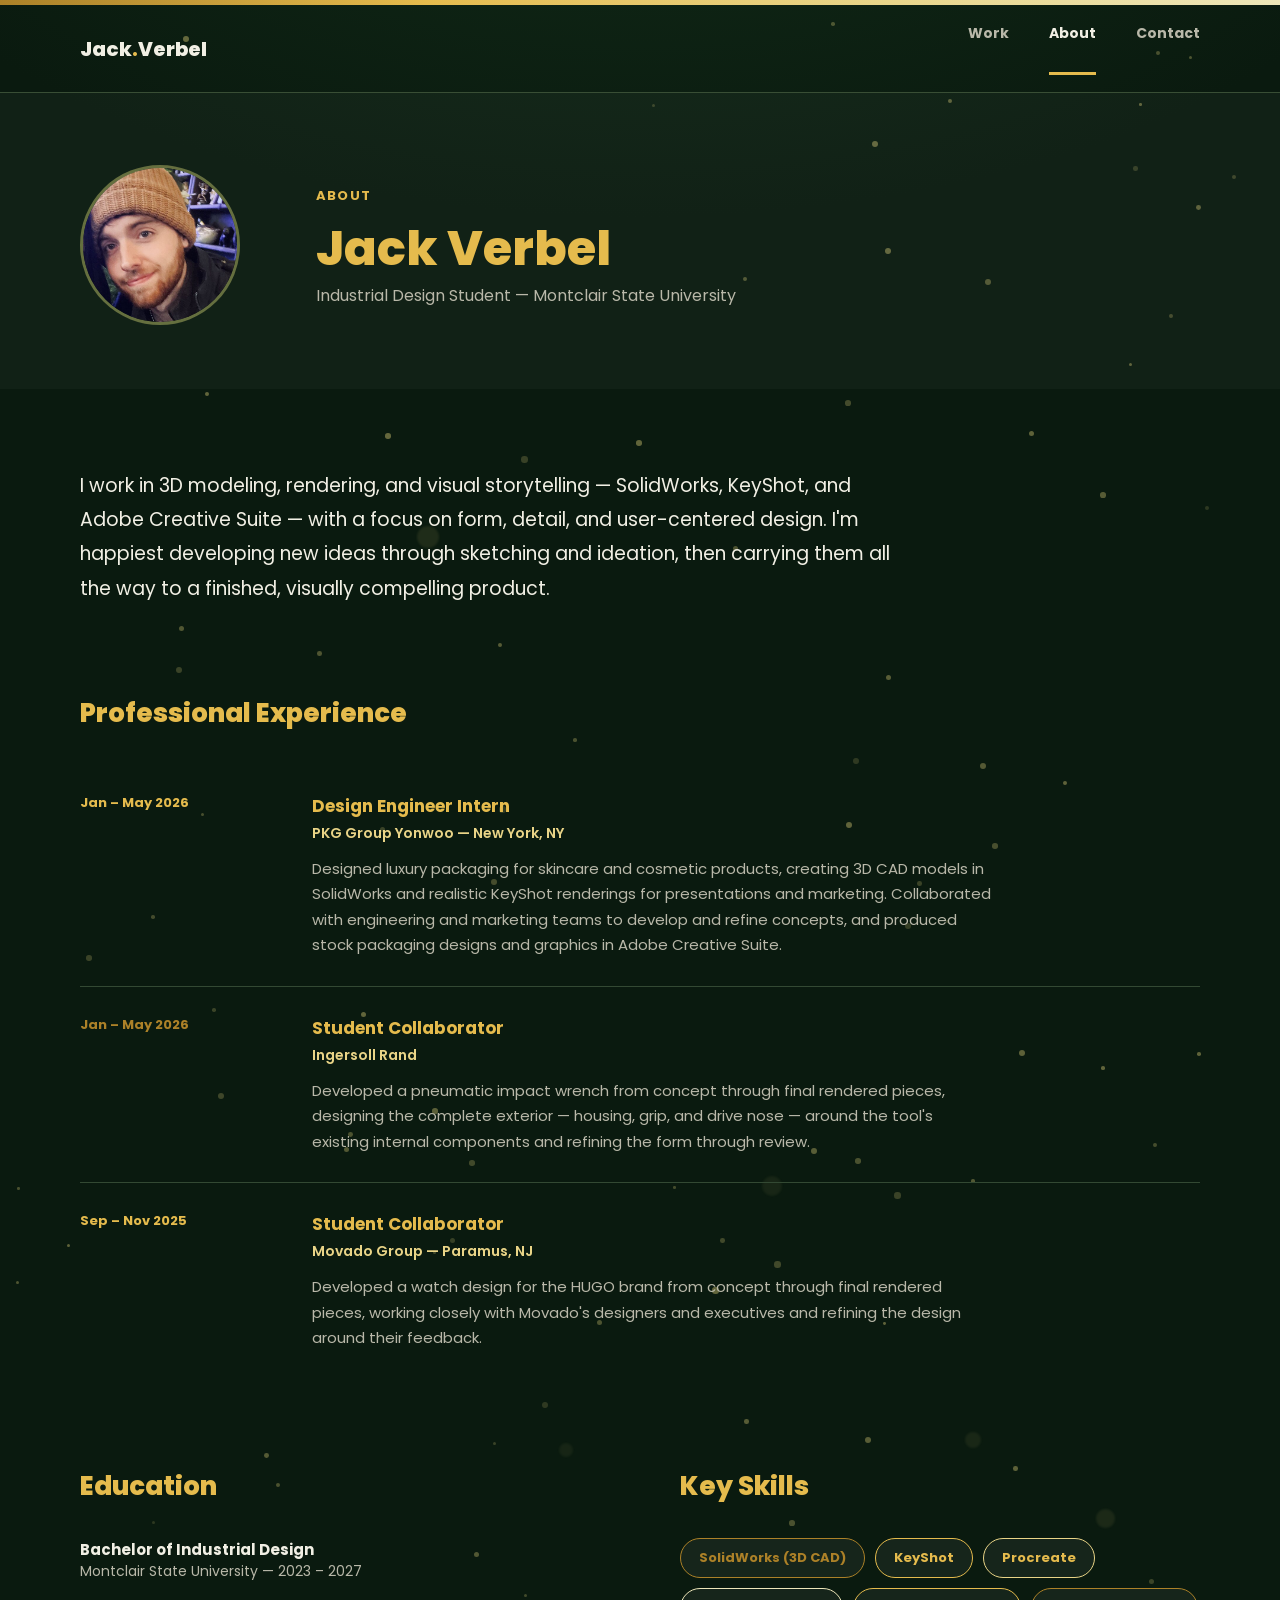
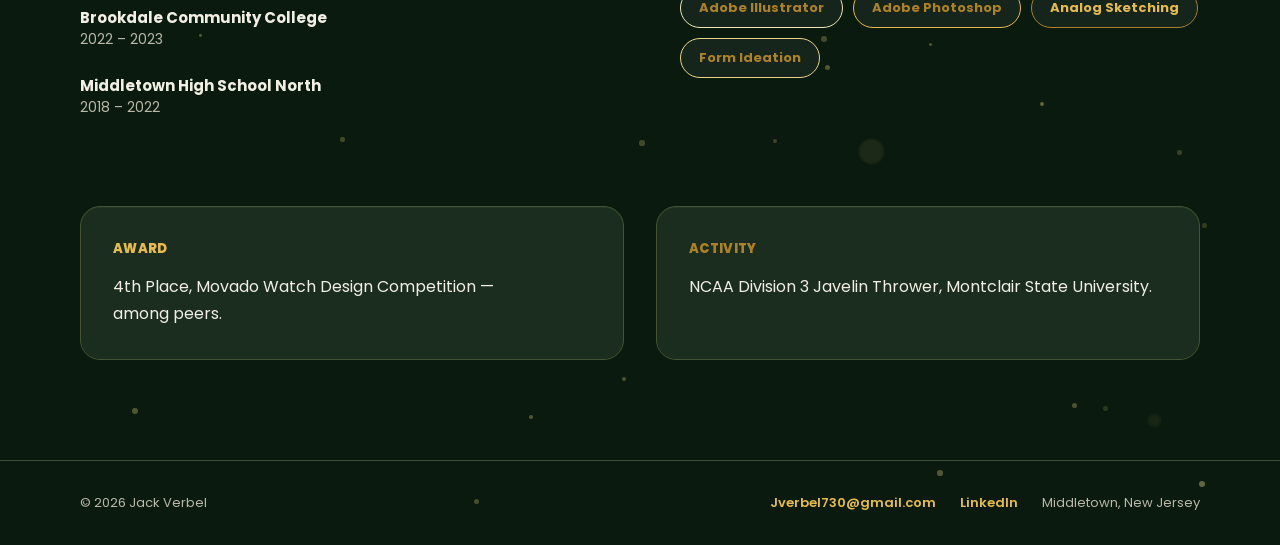
==== about.html @ b918c753 "Add files via upload" ====
<!doctype html>
<html lang="en">
<head>
<meta charset="utf-8">
<meta name="viewport" content="width=device-width, initial-scale=1">
<title>About — Jack Verbel</title>
<meta name="description" content="Industrial design student at Montclair State University. Experience, education and skills.">
<meta name="author" content="Jack Verbel">
<meta property="og:type" content="website">
<meta property="og:title" content="About — Jack Verbel">
<meta property="og:description" content="Industrial design student at Montclair State University. Experience, education and skills.">
<meta property="og:image" content="/assets/w_hero.jpg">
<meta name="twitter:card" content="summary_large_image">
<link rel="icon" href="data:image/svg+xml,%3Csvg xmlns=%22http://www.w3.org/2000/svg%22 viewBox=%220 0 400 400%22%3E%3Ccircle cx=%22200%22 cy=%22200%22 r=%22190%22 fill=%22%231d2b22%22/%3E%3Ccircle cx=%22200%22 cy=%22200%22 r=%22150%22 fill=%22none%22 stroke=%22%23e0b552%22 stroke-width=%2244%22 stroke-dasharray=%22785 157%22 transform=%22rotate(-10 200 200)%22/%3E%3Ccircle cx=%22200%22 cy=%22200%22 r=%2296%22 fill=%22none%22 stroke=%22%23f0d489%22 stroke-width=%2240%22 stroke-dasharray=%22502 100%22 transform=%22rotate(55 200 200)%22/%3E%3Ccircle cx=%22200%22 cy=%22200%22 r=%2226%22 fill=%22%23c2953c%22/%3E%3C/svg%3E">
<link rel="preconnect" href="https://fonts.googleapis.com">
<link rel="preconnect" href="https://fonts.gstatic.com" crossorigin>
<link rel="stylesheet" href="https://fonts.googleapis.com/css2?family=Poppins:wght@400;500;600;700;800&display=swap">
<style>
:root{
      /* deep-forest RPG palette */
      --bg: oklch(20% 0.032 152);
      --surface: oklch(24.5% 0.036 152);
      --panel: oklch(27.5% 0.034 152);
      --border: oklch(38% 0.045 145);
      --text: oklch(95% 0.014 95);
      --text-muted: oklch(78% 0.022 105);
      --p-deep: oklch(63% 0.115 82);
      --p-main: oklch(81% 0.135 88);
      --p-mid: oklch(87% 0.10 95);
      --p-soft: oklch(92% 0.06 100);
      --p-light: oklch(52% 0.07 118);
      /* lit panels the product renders sit on */
      --plate: oklch(99.4% 0.003 95);
      --plate-ink: oklch(28% 0.03 150);
      --plate-edge: oklch(70% 0.09 88);
      --mote: oklch(86% 0.11 100);
      --btn-ink: oklch(20% 0.03 150);
      --grad: linear-gradient(90deg, var(--p-deep), var(--p-main), var(--p-mid), var(--p-soft));
      --font-display: 'Poppins', sans-serif;
      --font-body: 'Poppins', sans-serif;
    }
    *{ box-sizing:border-box; }
    body{ margin:0; background:var(--bg); font-family:var(--font-body); text-wrap:pretty; }
    a{ color:var(--p-main); }
    a:hover{ color:var(--p-deep); }
    .pfield{ position:absolute; inset:0; z-index:-1; overflow:hidden; pointer-events:none; }
    .pfield i{ position:absolute; display:block; border-radius:50%; background:var(--mote); will-change:transform; }
    @keyframes pdriftA{ 0%,100%{ transform:translate3d(0,0,0); } 50%{ transform:translate3d(48px,-92px,0); } }
    @keyframes pdriftB{ 0%,100%{ transform:translate3d(0,0,0); } 50%{ transform:translate3d(-58px,-74px,0); } }
    @keyframes pdriftC{ 0%,100%{ transform:translate3d(0,0,0); } 50%{ transform:translate3d(34px,70px,0); } }
    @keyframes ppulse{ 0%,100%{ opacity:var(--o); } 50%{ opacity:calc(var(--o) * 0.3); } }
    @media (prefers-reduced-motion: reduce){ .pfield i{ animation:none !important; } }
    .wrap{ max-width:1280px; margin:0 auto; padding:0 80px; }
    .section-title{ font-family:var(--font-display); font-weight:800; font-size:26px; color:var(--p-main); margin:0 0 32px 0; }
    .chip{ font-family:var(--font-body); font-size:13px; font-weight:700; padding:9px 18px; border-radius:999px; background:rgba(255,255,255,0.05); border:1.5px solid var(--p-light); }
    .row{ display:grid; grid-template-columns:200px 1fr; gap:32px; padding:28px 0; border-bottom:1px solid var(--border); }
    .card{ background:var(--panel); border:1px solid var(--border); border-radius:20px; }
</style>
<link rel="stylesheet" href="/styles.css">
</head>
<body>
<div style="width:100%; background:var(--bg); overflow:hidden; position:relative; isolation:isolate;">
  <div class="pfield" aria-hidden="true"><i style="left:37.01%; top:72.35%; width:5.1px; height:5.1px; --o:0.334; opacity:0.334; animation:pdriftA 5.9s ease-in-out -4.6s infinite, ppulse 5.1s ease-in-out -1.4s infinite;"></i><i style="left:66.04%; top:18.66%; width:5.7px; height:5.7px; --o:0.268; opacity:0.268; animation:pdriftC 4.7s ease-in-out -4.2s infinite, ppulse 2.4s ease-in-out -1.7s infinite;"></i><i style="left:7.14%; top:86.95%; width:5.3px; height:5.3px; --o:0.408; opacity:0.408; animation:pdriftC 3.6s ease-in-out -3.0s infinite, ppulse 4.8s ease-in-out -3.2s infinite;"></i><i style="left:44.79%; top:34.41%; width:3.7px; height:3.7px; --o:0.3; opacity:0.3; animation:pdriftC 6.7s ease-in-out -6.0s infinite, ppulse 4.0s ease-in-out -0.8s infinite;"></i><i style="left:6.75%; top:44.52%; width:5.5px; height:5.5px; --o:0.227; opacity:0.227; animation:pdriftB 5.8s ease-in-out -3.5s infinite, ppulse 4.4s ease-in-out -2.5s infinite;"></i><i style="left:38.93%; top:29.99%; width:3.9px; height:3.9px; --o:0.354; opacity:0.354; animation:pdriftB 4.1s ease-in-out -0.3s infinite, ppulse 5.0s ease-in-out -1.7s infinite;"></i><i style="left:18.52%; top:89.75%; width:4.5px; height:4.5px; --o:0.389; opacity:0.389; animation:pdriftC 3.3s ease-in-out -1.6s infinite, ppulse 2.7s ease-in-out -1.7s infinite;"></i><i style="left:83.05%; top:36.39%; width:4.4px; height:4.4px; --o:0.393; opacity:0.393; animation:pdriftB 4.6s ease-in-out -1.5s infinite, ppulse 4.5s ease-in-out -2.8s infinite;"></i><i style="left:66.76%; top:53.96%; width:5.6px; height:5.6px; --o:0.3; opacity:0.3; animation:pdriftB 4.4s ease-in-out -2.5s infinite, ppulse 2.5s ease-in-out -1.4s infinite;"></i><i style="left:33.78%; top:51.64%; width:5.7px; height:5.7px; --o:0.383; opacity:0.383; animation:pdriftA 3.4s ease-in-out -1.2s infinite, ppulse 3.2s ease-in-out -1.8s infinite;"></i><i style="left:79.62%; top:48.93%; width:6.2px; height:6.2px; --o:0.386; opacity:0.386; animation:pdriftA 7.3s ease-in-out -4.1s infinite, ppulse 5.3s ease-in-out -4.0s infinite;"></i><i style="left:79.11%; top:68.33%; width:4.6px; height:4.6px; --o:0.386; opacity:0.386; animation:pdriftB 5.8s ease-in-out -1.3s infinite, ppulse 3.4s ease-in-out -0.6s infinite;"></i><i style="left:50.91%; top:4.87%; width:3.3px; height:3.3px; --o:0.21; opacity:0.21; animation:pdriftB 3.0s ease-in-out -0.3s infinite, ppulse 3.3s ease-in-out -0.9s infinite;"></i><i style="left:83.19%; top:89.84%; width:4.4px; height:4.4px; --o:0.176; opacity:0.176; animation:pdriftB 5.9s ease-in-out -0.9s infinite, ppulse 2.9s ease-in-out -1.5s infinite;"></i><i style="left:16.00%; top:18.27%; width:4.2px; height:4.2px; --o:0.405; opacity:0.405; animation:pdriftB 3.9s ease-in-out -0.1s infinite, ppulse 2.5s ease-in-out -0.1s infinite;"></i><i style="left:93.48%; top:49.06%; width:3.5px; height:3.5px; --o:0.392; opacity:0.392; animation:pdriftB 6.3s ease-in-out -1.3s infinite, ppulse 3.4s ease-in-out -3.0s infinite;"></i><i style="left:60.39%; top:81.05%; width:4.0px; height:4.0px; --o:0.233; opacity:0.233; animation:pdriftC 5.9s ease-in-out -3.5s infinite, ppulse 4.7s ease-in-out -0.7s infinite;"></i><i style="left:58.09%; top:66.16%; width:4.5px; height:4.5px; --o:0.36; opacity:0.36; animation:pdriftC 4.0s ease-in-out -1.9s infinite, ppulse 2.3s ease-in-out -0.4s infinite;"></i><i style="left:83.77%; top:93.39%; width:5.2px; height:5.2px; --o:0.309; opacity:0.309; animation:pdriftB 7.1s ease-in-out -6.6s infinite, ppulse 5.3s ease-in-out -1.5s infinite;"></i><i style="left:66.62%; top:35.32%; width:5.8px; height:5.8px; --o:0.171; opacity:0.171; animation:pdriftB 6.6s ease-in-out -5.1s infinite, ppulse 3.8s ease-in-out -3.7s infinite;"></i><i style="left:10.33%; top:93.60%; width:5.8px; height:5.8px; --o:0.325; opacity:0.325; animation:pdriftA 3.4s ease-in-out -0.4s infinite, ppulse 2.4s ease-in-out -0.4s infinite;"></i><i style="left:38.52%; top:67.24%; width:3.1px; height:3.1px; --o:0.218; opacity:0.218; animation:pdriftA 5.2s ease-in-out -4.5s infinite, ppulse 5.4s ease-in-out -4.1s infinite;"></i><i style="left:49.95%; top:81.11%; width:5.7px; height:5.7px; --o:0.255; opacity:0.255; animation:pdriftA 4.8s ease-in-out -2.9s infinite, ppulse 2.8s ease-in-out -0.2s infinite;"></i><i style="left:49.71%; top:20.52%; width:5.6px; height:5.6px; --o:0.407; opacity:0.407; animation:pdriftA 5.6s ease-in-out -2.8s infinite, ppulse 2.5s ease-in-out -0.0s infinite;"></i><i style="left:40.74%; top:21.24%; width:6.5px; height:6.5px; --o:0.214; opacity:0.214; animation:pdriftC 3.2s ease-in-out -1.6s infinite, ppulse 2.7s ease-in-out -0.4s infinite;"></i><i style="left:94.11%; top:23.60%; width:4.4px; height:4.4px; --o:0.162; opacity:0.162; animation:pdriftA 6.3s ease-in-out -4.2s infinite, ppulse 4.8s ease-in-out -4.5s infinite;"></i><i style="left:74.06%; top:4.61%; width:4.4px; height:4.4px; --o:0.373; opacity:0.373; animation:pdriftC 5.5s ease-in-out -4.3s infinite, ppulse 3.0s ease-in-out -2.1s infinite;"></i><i style="left:13.99%; top:29.17%; width:5.3px; height:5.3px; --o:0.331; opacity:0.331; animation:pdriftA 4.0s ease-in-out -0.6s infinite, ppulse 3.2s ease-in-out -3.1s infinite;"></i><i style="left:73.93%; top:42.87%; width:2.6px; height:2.6px; --o:0.192; opacity:0.192; animation:pdriftC 5.6s ease-in-out -3.1s infinite, ppulse 3.1s ease-in-out -0.3s infinite;"></i><i style="left:63.34%; top:53.52%; width:5.8px; height:5.8px; --o:0.364; opacity:0.364; animation:pdriftC 4.1s ease-in-out -0.2s infinite, ppulse 4.6s ease-in-out -0.8s infinite;"></i><i style="left:42.37%; top:65.38%; width:5.9px; height:5.9px; --o:0.17; opacity:0.17; animation:pdriftB 4.0s ease-in-out -2.9s infinite, ppulse 2.8s ease-in-out -0.8s infinite;"></i><i style="left:58.01%; top:12.89%; width:4.3px; height:4.3px; --o:0.329; opacity:0.329; animation:pdriftC 6.3s ease-in-out -4.9s infinite, ppulse 5.2s ease-in-out -1.5s infinite;"></i><i style="left:72.57%; top:76.58%; width:3.3px; height:3.3px; --o:0.331; opacity:0.331; animation:pdriftA 6.1s ease-in-out -5.9s infinite, ppulse 2.5s ease-in-out -1.0s infinite;"></i><i style="left:24.80%; top:30.37%; width:4.7px; height:4.7px; --o:0.321; opacity:0.321; animation:pdriftA 4.6s ease-in-out -4.3s infinite, ppulse 2.8s ease-in-out -2.5s infinite;"></i><i style="left:30.09%; top:20.20%; width:5.6px; height:5.6px; --o:0.419; opacity:0.419; animation:pdriftB 6.1s ease-in-out -3.7s infinite, ppulse 4.5s ease-in-out -0.7s infinite;"></i><i style="left:69.20%; top:31.45%; width:5.3px; height:5.3px; --o:0.362; opacity:0.362; animation:pdriftB 3.2s ease-in-out -1.2s infinite, ppulse 4.3s ease-in-out -4.1s infinite;"></i><i style="left:66.12%; top:38.34%; width:6.4px; height:6.4px; --o:0.399; opacity:0.399; animation:pdriftB 5.2s ease-in-out -0.9s infinite, ppulse 3.6s ease-in-out -2.3s infinite;"></i><i style="left:27.20%; top:52.76%; width:4.9px; height:4.9px; --o:0.308; opacity:0.308; animation:pdriftC 5.3s ease-in-out -3.3s infinite, ppulse 3.9s ease-in-out -1.9s infinite;"></i><i style="left:75.89%; top:54.95%; width:3.5px; height:3.5px; --o:0.335; opacity:0.335; animation:pdriftB 5.0s ease-in-out -0.9s infinite, ppulse 4.9s ease-in-out -3.9s infinite;"></i><i style="left:36.64%; top:54.09%; width:5.6px; height:5.6px; --o:0.256; opacity:0.256; animation:pdriftC 3.6s ease-in-out -1.8s infinite, ppulse 3.9s ease-in-out -0.3s infinite;"></i><i style="left:76.57%; top:35.56%; width:6.1px; height:6.1px; --o:0.343; opacity:0.343; animation:pdriftB 7.3s ease-in-out -5.9s infinite, ppulse 4.3s ease-in-out -0.5s infinite;"></i><i style="left:91.99%; top:81.60%; width:4.5px; height:4.5px; --o:0.214; opacity:0.214; animation:pdriftA 4.0s ease-in-out -1.6s infinite, ppulse 2.9s ease-in-out -0.5s infinite;"></i><i style="left:46.62%; top:61.55%; width:5.3px; height:5.3px; --o:0.311; opacity:0.311; animation:pdriftB 5.8s ease-in-out -2.9s infinite, ppulse 4.3s ease-in-out -0.4s infinite;"></i><i style="left:14.27%; top:1.66%; width:6.2px; height:6.2px; --o:0.414; opacity:0.414; animation:pdriftB 5.9s ease-in-out -1.4s infinite, ppulse 2.3s ease-in-out -1.2s infinite;"></i><i style="left:13.78%; top:31.11%; width:5.8px; height:5.8px; --o:0.222; opacity:0.222; animation:pdriftC 5.0s ease-in-out -4.9s infinite, ppulse 5.3s ease-in-out -1.5s infinite;"></i><i style="left:68.99%; top:61.63%; width:2.8px; height:2.8px; --o:0.393; opacity:0.393; animation:pdriftB 6.8s ease-in-out -4.7s infinite, ppulse 5.2s ease-in-out -4.9s infinite;"></i><i style="left:81.27%; top:79.34%; width:4.2px; height:4.2px; --o:0.411; opacity:0.411; animation:pdriftC 6.2s ease-in-out -4.9s infinite, ppulse 5.4s ease-in-out -3.1s infinite;"></i><i style="left:57.26%; top:25.47%; width:5.0px; height:5.0px; --o:0.313; opacity:0.313; animation:pdriftB 6.9s ease-in-out -6.5s infinite, ppulse 4.1s ease-in-out -1.0s infinite;"></i><i style="left:76.93%; top:13.00%; width:6.3px; height:6.3px; --o:0.329; opacity:0.329; animation:pdriftC 4.1s ease-in-out -2.2s infinite, ppulse 4.5s ease-in-out -1.8s infinite;"></i><i style="left:41.30%; top:93.92%; width:4.0px; height:4.0px; --o:0.335; opacity:0.335; animation:pdriftC 5.6s ease-in-out -0.8s infinite, ppulse 2.3s ease-in-out -0.7s infinite;"></i><i style="left:89.78%; top:73.59%; width:5.2px; height:5.2px; --o:0.229; opacity:0.229; animation:pdriftC 4.0s ease-in-out -0.5s infinite, ppulse 3.6s ease-in-out -2.8s infinite;"></i><i style="left:28.21%; top:47.16%; width:5.3px; height:5.3px; --o:0.405; opacity:0.405; animation:pdriftC 6.7s ease-in-out -1.0s infinite, ppulse 5.0s ease-in-out -1.8s infinite;"></i><i style="left:70.70%; top:43.05%; width:6.3px; height:6.3px; --o:0.196; opacity:0.196; animation:pdriftB 7.4s ease-in-out -2.1s infinite, ppulse 3.1s ease-in-out -2.1s infinite;"></i><i style="left:77.52%; top:39.30%; width:5.6px; height:5.6px; --o:0.289; opacity:0.289; animation:pdriftA 5.8s ease-in-out -4.3s infinite, ppulse 5.4s ease-in-out -1.1s infinite;"></i><i style="left:57.58%; top:41.66%; width:5.2px; height:5.2px; --o:0.212; opacity:0.212; animation:pdriftB 5.2s ease-in-out -1.4s infinite, ppulse 4.1s ease-in-out -3.9s infinite;"></i><i style="left:1.32%; top:55.35%; width:2.5px; height:2.5px; --o:0.293; opacity:0.293; animation:pdriftC 7.0s ease-in-out -0.8s infinite, ppulse 4.9s ease-in-out -3.2s infinite;"></i><i style="left:48.56%; top:92.16%; width:4.0px; height:4.0px; --o:0.311; opacity:0.311; animation:pdriftB 5.7s ease-in-out -1.1s infinite, ppulse 3.1s ease-in-out -1.6s infinite;"></i><i style="left:96.27%; top:8.16%; width:4.3px; height:4.3px; --o:0.223; opacity:0.223; animation:pdriftA 6.8s ease-in-out -3.2s infinite, ppulse 4.0s ease-in-out -1.8s infinite;"></i><i style="left:38.35%; top:40.96%; width:5.8px; height:5.8px; --o:0.273; opacity:0.273; animation:pdriftB 7.3s ease-in-out -0.3s infinite, ppulse 4.8s ease-in-out -2.8s infinite;"></i><i style="left:69.12%; top:11.57%; width:5.9px; height:5.9px; --o:0.404; opacity:0.404; animation:pdriftB 3.4s ease-in-out -2.3s infinite, ppulse 2.8s ease-in-out -1.8s infinite;"></i><i style="left:88.22%; top:16.92%; width:3.0px; height:3.0px; --o:0.38; opacity:0.38; animation:pdriftC 3.3s ease-in-out -2.5s infinite, ppulse 5.5s ease-in-out -3.5s infinite;"></i><i style="left:85.93%; top:22.93%; width:5.7px; height:5.7px; --o:0.355; opacity:0.355; animation:pdriftA 3.4s ease-in-out -1.6s infinite, ppulse 3.7s ease-in-out -3.1s infinite;"></i><i style="left:68.09%; top:6.55%; width:6.0px; height:6.0px; --o:0.405; opacity:0.405; animation:pdriftA 3.8s ease-in-out -0.1s infinite, ppulse 3.0s ease-in-out -2.7s infinite;"></i><i style="left:35.18%; top:57.69%; width:5.0px; height:5.0px; --o:0.207; opacity:0.207; animation:pdriftA 5.0s ease-in-out -2.8s infinite, ppulse 2.3s ease-in-out -1.5s infinite;"></i><i style="left:52.60%; top:55.28%; width:2.6px; height:2.6px; --o:0.267; opacity:0.267; animation:pdriftB 7.5s ease-in-out -6.5s infinite, ppulse 5.2s ease-in-out -1.7s infinite;"></i><i style="left:93.91%; top:84.97%; width:4.6px; height:4.6px; --o:0.188; opacity:0.188; animation:pdriftC 3.6s ease-in-out -2.3s infinite, ppulse 3.8s ease-in-out -1.9s infinite;"></i><i style="left:37.01%; top:97.85%; width:5.4px; height:5.4px; --o:0.285; opacity:0.285; animation:pdriftA 5.0s ease-in-out -4.6s infinite, ppulse 5.3s ease-in-out -2.2s infinite;"></i><i style="left:67.61%; top:67.00%; width:6.3px; height:6.3px; --o:0.368; opacity:0.368; animation:pdriftC 5.2s ease-in-out -2.5s infinite, ppulse 2.8s ease-in-out -0.7s infinite;"></i><i style="left:88.54%; top:7.74%; width:4.5px; height:4.5px; --o:0.191; opacity:0.191; animation:pdriftC 3.6s ease-in-out -3.4s infinite, ppulse 3.6s ease-in-out -1.6s infinite;"></i><i style="left:21.60%; top:69.15%; width:4.0px; height:4.0px; --o:0.303; opacity:0.303; animation:pdriftA 6.6s ease-in-out -3.9s infinite, ppulse 3.7s ease-in-out -2.4s infinite;"></i><i style="left:26.54%; top:80.99%; width:4.5px; height:4.5px; --o:0.26; opacity:0.26; animation:pdriftC 3.2s ease-in-out -1.9s infinite, ppulse 5.3s ease-in-out -3.2s infinite;"></i><i style="left:15.73%; top:37.92%; width:3.2px; height:3.2px; --o:0.285; opacity:0.285; animation:pdriftA 6.9s ease-in-out -5.5s infinite, ppulse 4.7s ease-in-out -4.1s infinite;"></i><i style="left:73.18%; top:96.51%; width:5.7px; height:5.7px; --o:0.326; opacity:0.326; animation:pdriftC 5.4s ease-in-out -0.7s infinite, ppulse 4.5s ease-in-out -1.1s infinite;"></i><i style="left:38.98%; top:37.59%; width:6.5px; height:6.5px; --o:0.182; opacity:0.182; animation:pdriftA 5.1s ease-in-out -3.2s infinite, ppulse 4.2s ease-in-out -2.3s infinite;"></i><i style="left:54.19%; top:89.45%; width:2.6px; height:2.6px; --o:0.222; opacity:0.222; animation:pdriftA 4.7s ease-in-out -1.7s infinite, ppulse 5.4s ease-in-out -0.4s infinite;"></i><i style="left:86.17%; top:93.53%; width:4.6px; height:4.6px; --o:0.162; opacity:0.162; animation:pdriftA 7.4s ease-in-out -6.4s infinite, ppulse 2.5s ease-in-out -2.1s infinite;"></i><i style="left:85.99%; top:49.71%; width:3.7px; height:3.7px; --o:0.402; opacity:0.402; animation:pdriftC 5.5s ease-in-out -2.3s infinite, ppulse 2.8s ease-in-out -1.9s infinite;"></i><i style="left:26.91%; top:53.45%; width:5.2px; height:5.2px; --o:0.338; opacity:0.338; animation:pdriftB 4.0s ease-in-out -2.8s infinite, ppulse 4.3s ease-in-out -2.5s infinite;"></i><i style="left:36.59%; top:89.21%; width:3.6px; height:3.6px; --o:0.319; opacity:0.319; animation:pdriftC 5.5s ease-in-out -5.1s infinite, ppulse 2.8s ease-in-out -2.3s infinite;"></i><i style="left:93.64%; top:97.03%; width:6.1px; height:6.1px; --o:0.413; opacity:0.413; animation:pdriftA 7.5s ease-in-out -7.2s infinite, ppulse 2.3s ease-in-out -0.7s infinite;"></i><i style="left:85.82%; top:84.79%; width:4.5px; height:4.5px; --o:0.183; opacity:0.183; animation:pdriftA 7.1s ease-in-out -1.9s infinite, ppulse 5.2s ease-in-out -4.0s infinite;"></i><i style="left:64.13%; top:76.27%; width:5.9px; height:5.9px; --o:0.273; opacity:0.273; animation:pdriftA 7.2s ease-in-out -5.5s infinite, ppulse 2.7s ease-in-out -0.3s infinite;"></i><i style="left:61.67%; top:70.87%; width:5.7px; height:5.7px; --o:0.299; opacity:0.299; animation:pdriftC 5.1s ease-in-out -4.7s infinite, ppulse 5.1s ease-in-out -1.2s infinite;"></i><i style="left:91.36%; top:14.65%; width:3.8px; height:3.8px; --o:0.252; opacity:0.252; animation:pdriftB 7.2s ease-in-out -5.6s infinite, ppulse 4.5s ease-in-out -3.5s infinite;"></i><i style="left:1.23%; top:59.71%; width:3.3px; height:3.3px; --o:0.319; opacity:0.319; animation:pdriftA 5.6s ease-in-out -2.5s infinite, ppulse 4.3s ease-in-out -0.6s infinite;"></i><i style="left:92.92%; top:2.60%; width:3.4px; height:3.4px; --o:0.31; opacity:0.31; animation:pdriftA 4.7s ease-in-out -2.0s infinite, ppulse 4.6s ease-in-out -4.4s infinite;"></i><i style="left:20.61%; top:67.74%; width:4.9px; height:4.9px; --o:0.35; opacity:0.35; animation:pdriftC 4.0s ease-in-out -1.2s infinite, ppulse 5.4s ease-in-out -0.8s infinite;"></i><i style="left:60.45%; top:58.78%; width:6.5px; height:6.5px; --o:0.256; opacity:0.256; animation:pdriftC 4.9s ease-in-out -1.6s infinite, ppulse 4.3s ease-in-out -2.4s infinite;"></i><i style="left:15.58%; top:76.15%; width:2.8px; height:2.8px; --o:0.343; opacity:0.343; animation:pdriftB 5.4s ease-in-out -2.6s infinite, ppulse 4.1s ease-in-out -3.1s infinite;"></i><i style="left:33.83%; top:58.33%; width:2.5px; height:2.5px; --o:0.241; opacity:0.241; animation:pdriftB 4.8s ease-in-out -3.1s infinite, ppulse 3.7s ease-in-out -1.6s infinite;"></i><i style="left:55.64%; top:59.98%; width:6.5px; height:6.5px; --o:0.409; opacity:0.409; animation:pdriftC 6.4s ease-in-out -5.8s infinite, ppulse 5.1s ease-in-out -1.9s infinite;"></i><i style="left:5.23%; top:57.97%; width:3.1px; height:3.1px; --o:0.39; opacity:0.39; animation:pdriftA 4.6s ease-in-out -2.3s infinite, ppulse 3.9s ease-in-out -1.0s infinite;"></i><i style="left:11.87%; top:70.92%; width:3.3px; height:3.3px; --o:0.163; opacity:0.163; animation:pdriftC 7.0s ease-in-out -4.5s infinite, ppulse 3.2s ease-in-out -2.4s infinite;"></i><i style="left:90.10%; top:53.27%; width:3.8px; height:3.8px; --o:0.278; opacity:0.278; animation:pdriftC 3.8s ease-in-out -2.1s infinite, ppulse 4.2s ease-in-out -4.1s infinite;"></i><i style="left:29.70%; top:38.53%; width:5.0px; height:5.0px; --o:0.225; opacity:0.225; animation:pdriftC 6.0s ease-in-out -5.2s infinite, ppulse 3.5s ease-in-out -1.7s infinite;"></i><i style="left:69.87%; top:55.59%; width:6.5px; height:6.5px; --o:0.226; opacity:0.226; animation:pdriftA 4.6s ease-in-out -0.4s infinite, ppulse 5.0s ease-in-out -4.6s infinite;"></i><i style="left:17.05%; top:50.97%; width:6.3px; height:6.3px; --o:0.242; opacity:0.242; animation:pdriftA 4.6s ease-in-out -4.6s infinite, ppulse 3.9s ease-in-out -0.2s infinite;"></i><i style="left:80.39%; top:20.08%; width:5.4px; height:5.4px; --o:0.39; opacity:0.39; animation:pdriftB 3.0s ease-in-out -0.3s infinite, ppulse 4.9s ease-in-out -1.3s infinite;"></i><i style="left:93.40%; top:9.55%; width:4.9px; height:4.9px; --o:0.372; opacity:0.372; animation:pdriftC 7.5s ease-in-out -7.2s infinite, ppulse 5.4s ease-in-out -1.2s infinite;"></i><i style="left:64.42%; top:77.63%; width:5.2px; height:5.2px; --o:0.328; opacity:0.328; animation:pdriftC 3.0s ease-in-out -0.5s infinite, ppulse 3.7s ease-in-out -2.7s infinite;"></i><i style="left:11.81%; top:42.65%; width:3.6px; height:3.6px; --o:0.269; opacity:0.269; animation:pdriftA 6.8s ease-in-out -1.5s infinite, ppulse 5.2s ease-in-out -4.5s infinite;"></i><i style="left:40.97%; top:74.31%; width:3.0px; height:3.0px; --o:0.262; opacity:0.262; animation:pdriftA 5.0s ease-in-out -0.1s infinite, ppulse 4.7s ease-in-out -0.6s infinite;"></i><i style="left:56.28%; top:57.69%; width:4.7px; height:4.7px; --o:0.258; opacity:0.258; animation:pdriftB 6.0s ease-in-out -1.4s infinite, ppulse 2.9s ease-in-out -0.9s infinite;"></i><i style="left:88.97%; top:4.81%; width:2.7px; height:2.7px; --o:0.388; opacity:0.388; animation:pdriftA 7.1s ease-in-out -1.8s infinite, ppulse 2.9s ease-in-out -1.9s infinite;"></i><i style="left:16.55%; top:47.00%; width:3.6px; height:3.6px; --o:0.231; opacity:0.231; animation:pdriftB 7.2s ease-in-out -2.0s infinite, ppulse 4.9s ease-in-out -1.5s infinite;"></i><i style="left:27.39%; top:87.18%; width:5.5px; height:5.5px; --o:0.362; opacity:0.362; animation:pdriftA 3.2s ease-in-out -2.6s infinite, ppulse 3.1s ease-in-out -0.8s infinite;"></i><i style="left:90.34%; top:2.38%; width:4.0px; height:4.0px; --o:0.287; opacity:0.287; animation:pdriftB 5.9s ease-in-out -4.6s infinite, ppulse 4.9s ease-in-out -0.7s infinite;"></i><i style="left:12.08%; top:87.46%; width:5.8px; height:5.8px; --o:0.3; opacity:0.3; animation:pdriftA 5.4s ease-in-out -2.0s infinite, ppulse 3.3s ease-in-out -0.5s infinite;"></i><i style="left:64.91%; top:1.03%; width:3.6px; height:3.6px; --o:0.302; opacity:0.302; animation:pdriftA 4.5s ease-in-out -3.6s infinite, ppulse 4.6s ease-in-out -3.2s infinite;"></i><i style="left:71.64%; top:41.05%; width:4.7px; height:4.7px; --o:0.221; opacity:0.221; animation:pdriftC 6.3s ease-in-out -1.5s infinite, ppulse 5.2s ease-in-out -2.0s infinite;"></i><i style="left:89.68%; top:93.88%; width:12.5px; height:12.5px; --o:0.06; opacity:0.06; filter:blur(1px); animation:pdriftA 7.9s ease-in-out -5.2s infinite;"></i><i style="left:67.09%; top:81.07%; width:25.3px; height:25.3px; --o:0.087; opacity:0.087; filter:blur(1px); animation:pdriftA 7.5s ease-in-out -2.7s infinite;"></i><i style="left:85.65%; top:70.33%; width:18.7px; height:18.7px; --o:0.085; opacity:0.085; filter:blur(1px); animation:pdriftA 7.0s ease-in-out -3.5s infinite;"></i><i style="left:32.54%; top:24.50%; width:21.9px; height:21.9px; --o:0.099; opacity:0.099; filter:blur(1px); animation:pdriftA 9.5s ease-in-out -8.2s infinite;"></i><i style="left:43.69%; top:67.25%; width:14.1px; height:14.1px; --o:0.06; opacity:0.06; filter:blur(1px); animation:pdriftA 11.9s ease-in-out -7.9s infinite;"></i><i style="left:59.50%; top:54.83%; width:20.3px; height:20.3px; --o:0.065; opacity:0.065; filter:blur(1px); animation:pdriftA 6.7s ease-in-out -0.5s infinite;"></i><i style="left:75.37%; top:66.74%; width:16.3px; height:16.3px; --o:0.071; opacity:0.071; filter:blur(1px); animation:pdriftA 11.4s ease-in-out -8.8s infinite;"></i></div>


  <div style="height:5px; background:var(--grad);"></div>

  <nav style="display:flex; align-items:center; justify-content:space-between; padding:0 80px; height:88px; border-bottom:1px solid var(--border);">
    <a href="/" style="font-family:var(--font-display); font-weight:800; font-size:20px; color:var(--text); text-decoration:none;">Jack<span style="color:var(--p-main);">.</span>Verbel</a>
    <div style="display:flex; align-items:center; gap:40px;">
      <a href="/" style="font-family:var(--font-body); font-weight:700; font-size:14px; text-decoration:none; color:var(--text-muted); border-bottom:3px solid transparent; padding-bottom:28px;">Work</a>
      <a href="/about" style="font-family:var(--font-body); font-weight:700; font-size:14px; text-decoration:none; color:var(--text); border-bottom:3px solid var(--p-main); padding-bottom:28px;">About</a>
      <a href="/contact" style="font-family:var(--font-body); font-weight:700; font-size:14px; text-decoration:none; color:var(--text-muted); border-bottom:3px solid transparent; padding-bottom:28px;">Contact</a>
    </div>
  </nav>

  <section style="background:rgba(255,255,255,0.032); padding:72px 0 64px 0;">
    <div class="wrap" style="display:grid; grid-template-columns:180px 1fr; gap:56px; align-items:center;">
      <div style="width:160px; height:160px; border-radius:50%; overflow:hidden; border:3px solid var(--p-light); flex-shrink:0;">
        <img src="/assets/jack.jpg" alt="Jack Verbel" style="width:100%; height:100%; object-fit:cover; display:block;">
      </div>
      <div>
        <span style="font-family:var(--font-body); font-size:13px; font-weight:700; letter-spacing:1.2px; color:var(--p-main); text-transform:uppercase;">About</span>
        <div><span class="write"><h1 class="write-ink" style="font-family:var(--font-display); font-weight:800; font-size:48px; line-height:1.1; color:var(--p-main); margin:16px 0 8px 0;">Jack Verbel</h1><span class="write-pen" aria-hidden="true"><svg viewBox="0 0 24 24" fill="none" stroke="currentColor" stroke-width="1.9" stroke-linecap="round" stroke-linejoin="round"><path d="M17.5 3.2a2.6 2.6 0 0 1 3.7 3.7L7.6 20.5 2.6 22l1.5-5z"/><path d="M15.4 5.3 19 8.9"/></svg></span></span>
        <p style="font-family:var(--font-body); font-size:16px; color:var(--text-muted); margin:0;" data-pop="cap">Industrial Design Student &mdash; Montclair State University</p>
      </div>
    </div>
  </section>

  <section class="wrap" style="padding:80px 0 0 0;">
    <p style="font-family:var(--font-body); font-size:19px; line-height:1.8; color:var(--text); max-width:820px; margin:0;">
      I work in 3D modeling, rendering, and visual storytelling &mdash; SolidWorks, KeyShot, and Adobe Creative Suite &mdash; with a focus on form, detail, and user-centered design. I'm happiest developing new ideas through sketching and ideation, then carrying them all the way to a finished, visually compelling product.
    </p>
  </section>

  <section class="wrap" style="padding:88px 0 0 0;">
    <h2 class="section-title" data-pop="gear">Professional Experience</h2>

    <div class="row">
      <div>
        <div style="font-family:var(--font-body); font-size:13px; font-weight:700; color:var(--p-main);">Jan &ndash; May 2026</div>
      </div>
      <div>
        <h3 style="font-family:var(--font-display); font-weight:700; font-size:17px; color:var(--p-main); margin:0 0 4px 0;">Design Engineer Intern</h3>
        <div style="font-family:var(--font-body); font-size:14px; color:var(--p-mid); margin-bottom:12px; font-weight:600;" data-pop="box">PKG Group Yonwoo &mdash; New York, NY</div>
        <p style="font-family:var(--font-body); font-size:15px; line-height:1.7; color:var(--text-muted); margin:0; max-width:680px;">Designed luxury packaging for skincare and cosmetic products, creating 3D CAD models in SolidWorks and realistic KeyShot renderings for presentations and marketing. Collaborated with engineering and marketing teams to develop and refine concepts, and produced stock packaging designs and graphics in Adobe Creative Suite.</p>
      </div>
    </div>

    <div class="row">
      <div>
        <div style="font-family:var(--font-body); font-size:13px; font-weight:700; color:var(--p-deep);">Jan &ndash; May 2026</div>
      </div>
      <div>
        <h3 style="font-family:var(--font-display); font-weight:700; font-size:17px; color:var(--p-main); margin:0 0 4px 0;">Student Collaborator</h3>
        <div style="font-family:var(--font-body); font-size:14px; color:var(--p-mid); margin-bottom:12px; font-weight:600;" data-pop="wrench">Ingersoll Rand</div>
        <p style="font-family:var(--font-body); font-size:15px; line-height:1.7; color:var(--text-muted); margin:0; max-width:680px;">Developed a pneumatic impact wrench from concept through final rendered pieces, designing the complete exterior &mdash; housing, grip, and drive nose &mdash; around the tool's existing internal components and refining the form through review.</p>
      </div>
    </div>

    <div class="row" style="border-bottom:none;">
      <div>
        <div style="font-family:var(--font-body); font-size:13px; font-weight:700; color:var(--p-main);">Sep &ndash; Nov 2025</div>
      </div>
      <div>
        <h3 style="font-family:var(--font-display); font-weight:700; font-size:17px; color:var(--p-main); margin:0 0 4px 0;">Student Collaborator</h3>
        <div style="font-family:var(--font-body); font-size:14px; color:var(--p-mid); margin-bottom:12px; font-weight:600;" data-pop="watch">Movado Group &mdash; Paramus, NJ</div>
        <p style="font-family:var(--font-body); font-size:15px; line-height:1.7; color:var(--text-muted); margin:0; max-width:680px;">Developed a watch design for the HUGO brand from concept through final rendered pieces, working closely with Movado's designers and executives and refining the design around their feedback.</p>
      </div>
    </div>
  </section>

  <section class="wrap" style="padding:88px 0 0 0; display:grid; grid-template-columns:1fr 1fr; gap:80px;">
    <div>
      <h2 class="section-title" data-pop="cap">Education</h2>
      <div style="display:flex; flex-direction:column; gap:24px;">
        <div>
          <div style="font-family:var(--font-display); font-weight:700; font-size:15px; color:var(--text);">Bachelor of Industrial Design</div>
          <div style="font-family:var(--font-body); font-size:14px; color:var(--text-muted);">Montclair State University &mdash; 2023 &ndash; 2027</div>
        </div>
        <div>
          <div style="font-family:var(--font-display); font-weight:700; font-size:15px; color:var(--text);">Brookdale Community College</div>
          <div style="font-family:var(--font-body); font-size:14px; color:var(--text-muted);">2022 &ndash; 2023</div>
        </div>
        <div>
          <div style="font-family:var(--font-display); font-weight:700; font-size:15px; color:var(--text);">Middletown High School North</div>
          <div style="font-family:var(--font-body); font-size:14px; color:var(--text-muted);">2018 &ndash; 2022</div>
        </div>
      </div>
    </div>
    <div>
      <h2 class="section-title" data-pop="cube">Key Skills</h2>
      <div style="display:flex; flex-wrap:wrap; gap:10px;">
        <span class="chip" style="border-color:var(--p-deep); color:var(--p-deep);" data-pop="cube">SolidWorks (3D CAD)</span>
        <span class="chip" style="border-color:var(--p-main); color:var(--p-main);" data-pop="gear">KeyShot</span>
        <span class="chip" style="border-color:var(--p-mid); color:var(--p-main);" data-pop="pencil">Procreate</span>
        <span class="chip" style="border-color:var(--p-soft); color:var(--p-deep);" data-pop="pencil">Adobe Illustrator</span>
        <span class="chip" style="border-color:var(--p-main); color:var(--p-deep);" data-pop="pencil">Adobe Photoshop</span>
        <span class="chip" style="border-color:var(--p-deep); color:var(--p-main);" data-pop="pencil">Analog Sketching</span>
        <span class="chip" style="border-color:var(--p-mid); color:var(--p-deep);" data-pop="bulb">Form Ideation</span>
      </div>
    </div>
  </section>

  <section class="wrap" style="padding:88px 0 100px 0; display:grid; grid-template-columns:1fr 1fr; gap:32px;">
    <div class="card" style="padding:32px;">
      <div style="font-family:var(--font-display); font-weight:800; font-size:13px; letter-spacing:0.3px; color:var(--p-main); text-transform:uppercase; margin-bottom:14px;" data-pop="trophy">Award</div>
      <p style="font-family:var(--font-body); font-size:16px; line-height:1.7; color:var(--text); margin:0;" data-pop="trophy">4th Place, Movado Watch Design Competition &mdash; among peers.</p>
    </div>
    <div class="card" style="padding:32px;">
      <div style="font-family:var(--font-display); font-weight:800; font-size:13px; letter-spacing:0.3px; color:var(--p-deep); text-transform:uppercase; margin-bottom:14px;" data-pop="javelin">Activity</div>
      <p style="font-family:var(--font-body); font-size:16px; line-height:1.7; color:var(--text); margin:0;" data-pop="javelin">NCAA Division 3 Javelin Thrower, Montclair State University.</p>
    </div>
  </section>

  <footer style="border-top:1px solid var(--border); padding:32px 80px; display:flex; align-items:center; justify-content:space-between; font-family:var(--font-body); font-size:13px; color:var(--text-muted);">
    <div>&copy; 2026 Jack Verbel</div>
    <div style="display:flex; gap:24px; align-items:center;">
      <a href="mailto:Jverbel730@gmail.com" style="color:var(--p-main); text-decoration:none; font-weight:600;" data-pop="mail">Jverbel730@gmail.com</a>
      <a href="https://www.linkedin.com/in/jack-verbel-5a95a12a8/" target="_blank" rel="noopener" style="color:var(--p-main); text-decoration:none; font-weight:600;" data-pop="linkedin">LinkedIn</a>
      <span data-pop="pin">Middletown, New Jersey</span>
    </div>
  </footer>

</div>
<script src="/pops.js" defer></script>
</body>
</html>
---- styles.css ----
/* Jack Verbel — portfolio
   Shared behaviour + responsive rules.
   The page layout lives in each HTML file; these rules adapt it to small screens. */

html { scroll-behavior: smooth; }
img, video { max-width: 100%; }
a { transition: color .15s ease; }
.btn { transition: transform .15s ease, filter .15s ease; }
a:hover .btn { transform: translateY(-1px); filter: brightness(1.06); }
.card img { transition: transform .35s ease; }

/* ---------- tablet ---------- */
@media (max-width: 1000px) {
  .wrap { padding-left: 32px !important; padding-right: 32px !important; }

  nav { height: auto !important; padding: 16px 32px !important; flex-wrap: wrap; gap: 14px; }
  nav a { padding-bottom: 6px !important; }

  footer { padding: 26px 32px !important; flex-direction: column; align-items: flex-start !important; gap: 10px; }

  /* every multi-column grid becomes a single column — inline styles
     and the class-based ones (.row on About, .feat on the wrench page) */
  [style*="grid-template-columns"],
  .row,
  .feat { grid-template-columns: 1fr !important; }
  /* except the short lists, which stay two-up */
  .steps-row { grid-template-columns: repeat(2, minmax(0,1fr)) !important; }

  .logolock { gap: 20px !important; }
  .feat { gap: 26px !important; }
  .row { gap: 8px !important; padding: 22px 0 !important; }

  h1 { font-size: clamp(34px, 8vw, 56px) !important; line-height: 1.08 !important; }
  h2 { font-size: clamp(24px, 5.5vw, 32px) !important; }
  h3 { font-size: clamp(19px, 4.5vw, 22px) !important; }
}

/* ---------- phone ---------- */
@media (max-width: 640px) {
  .wrap { padding-left: 20px !important; padding-right: 20px !important; }
  nav { padding: 14px 20px !important; }
  nav div:last-child { gap: 20px !important; }
  footer { padding: 22px 20px !important; }

  section { padding-top: 44px !important; padding-bottom: 44px !important; }
  .steps-row { grid-template-columns: 1fr !important; }

  /* the logo mark sits above the name */
  .logolock { flex-direction: column; align-items: flex-start !important; gap: 14px !important; }
  .logolock svg { width: 76px !important; height: 76px !important; }
}

/* respect a reduced-motion preference */
@media (prefers-reduced-motion: reduce) {
  .pfield i { animation: none !important; }
  html { scroll-behavior: auto; }
}

/* project cards */
.card{ transition:transform .25s ease, box-shadow .25s ease; }
.card:hover{ transform:translateY(-5px); box-shadow:0 20px 44px rgba(0,0,0,0.08); }
@media (prefers-reduced-motion: reduce){ .card{ transition:none; } .card:hover{ transform:none; } }

/* hover pops — small themed icons that drift out of a label */
.pop{
  position:absolute; z-index:60; width:19px; height:19px;
  margin:-9px 0 0 -9px; pointer-events:none; opacity:0;
  color:var(--p-main);
  animation:popOut .8s cubic-bezier(.22,.9,.3,1) forwards;
}
.pop.pop-deep{ color:var(--p-deep); width:22px; height:22px; margin:-11px 0 0 -11px; }
.pop svg{ width:100%; height:100%; display:block; }
@keyframes popOut{
  0%   { opacity:0; transform:translate(0,0) scale(.35) rotate(0deg); }
  22%  { opacity:1; transform:translate(calc(var(--dx) * .34), calc(var(--dy) * .42)) scale(1.06) rotate(calc(var(--rot) * .4)); }
  100% { opacity:0; transform:translate(var(--dx), var(--dy)) scale(.8) rotate(var(--rot)); }
}
[data-pop]{ cursor:default; }
a[data-pop], [data-pop] a{ cursor:pointer; }
@media (prefers-reduced-motion: reduce){ .pop{ display:none !important; } }

/* About page — the name is written in by a pencil, then stays */
.write{ position:relative; display:inline-block; }
.write-ink{ animation:writeInk 1.45s .35s cubic-bezier(.35,0,.25,1) both; }
@keyframes writeInk{
  from{ clip-path:inset(0 100% -25% 0); }
  to  { clip-path:inset(0 -8% -25% 0); }
}
.write-pen{
  position:absolute; left:0; bottom:11px; width:36px; height:36px;
  margin-left:-8px; color:var(--p-main); pointer-events:none;
  animation:penTravel 1.45s .35s cubic-bezier(.35,0,.25,1) both,
            penNib .21s .35s ease-in-out 7 both,
            penLift .45s 1.78s ease-out both;
}
.write-pen svg{ width:100%; height:100%; display:block; }
@keyframes penTravel{ from{ left:0; } to{ left:100%; } }
@keyframes penNib{ 0%,100%{ transform:translateY(0) rotate(0deg); } 50%{ transform:translateY(-2.5px) rotate(-3.5deg); } }
@keyframes penLift{ from{ opacity:1; } to{ opacity:0; } }
@media (prefers-reduced-motion: reduce){
  .write-ink{ animation:none; }
  .write-pen{ display:none; }
}
@media (max-width: 640px){
  .write-pen{ width:27px; height:27px; bottom:7px; margin-left:-6px; }
}

/* ---------- arcane sigil cursor ---------- */
html.xcur-on, html.xcur-on *{ cursor:none !important; }

#xcur-core, #xcur-ring{
  position:fixed; top:0; left:0; width:0; height:0; z-index:9999;
  pointer-events:none; opacity:0; will-change:transform;
}
#xcur-core i, #xcur-ring i{ position:absolute; display:block; }

/* the spark at the exact pointer position */
.xc-star{
  width:15px; height:15px; margin:-7.5px 0 0 -7.5px;
  color:var(--p-main);
  filter:drop-shadow(0 0 5px oklch(82% 0.14 88 / 0.6));
  transition:width .22s cubic-bezier(.34,1.45,.5,1), height .22s cubic-bezier(.34,1.45,.5,1),
             margin .22s cubic-bezier(.34,1.45,.5,1);
}
.xc-star svg{ width:100%; height:100%; display:block; }

/* four fixed cardinal marks — the frame the runes turn inside */
.xc-t{
  background:var(--p-mid); border-radius:99px; opacity:.85;
  transition:transform .26s cubic-bezier(.34,1.5,.46,1), opacity .2s ease;
}
.xc-n, .xc-s{ width:2.2px; height:7px; margin-left:-1.1px; }
.xc-n{ margin-top:-20px; }
.xc-s{ margin-top:13px; }
.xc-w, .xc-e{ height:2.2px; width:7px; margin-top:-1.1px; }
.xc-w{ margin-left:-20px; }
.xc-e{ margin-left:13px; }

/* two counter-turning rune rings, trailing a beat behind the spark */
.xc-orbit{
  color:var(--p-main); opacity:.5;
  filter:drop-shadow(0 0 4px oklch(80% 0.13 88 / 0.35));
  transition:width .3s cubic-bezier(.34,1.4,.5,1), height .3s cubic-bezier(.34,1.4,.5,1),
             margin .3s cubic-bezier(.34,1.4,.5,1), opacity .25s ease;
}
.xc-orbit svg{ width:100%; height:100%; display:block; }
.xc-orbit.o1{ width:46px; height:46px; margin:-23px 0 0 -23px; }
.xc-orbit.o2{ width:29px; height:29px; margin:-14.5px 0 0 -14.5px; opacity:.42; }
.o1 svg{ animation:sigilCW 17s linear infinite; }
.o2 svg{ animation:sigilCCW 11s linear infinite; }
@keyframes sigilCW { to{ transform:rotate(360deg); } }
@keyframes sigilCCW{ to{ transform:rotate(-360deg); } }

/* over something you can click: the sigil opens and quickens */
#xcur-core.is-hot .xc-n{ transform:translateY(-8px); }
#xcur-core.is-hot .xc-s{ transform:translateY(8px); }
#xcur-core.is-hot .xc-w{ transform:translateX(-8px); }
#xcur-core.is-hot .xc-e{ transform:translateX(8px); }
#xcur-core.is-hot .xc-star{ width:19px; height:19px; margin:-9.5px 0 0 -9.5px; }
#xcur-ring.is-hot .xc-orbit{ opacity:.8; }
#xcur-ring.is-hot .o1{ width:62px; height:62px; margin:-31px 0 0 -31px; }
#xcur-ring.is-hot .o2{ width:40px; height:40px; margin:-20px 0 0 -20px; }
#xcur-ring.is-hot .o1 svg{ animation-duration:6s; }
#xcur-ring.is-hot .o2 svg{ animation-duration:4s; }

/* click: everything draws in to the spark, which flares */
#xcur-core.is-down .xc-n{ transform:translateY(9px); }
#xcur-core.is-down .xc-s{ transform:translateY(-9px); }
#xcur-core.is-down .xc-w{ transform:translateX(9px); }
#xcur-core.is-down .xc-e{ transform:translateX(-9px); }
#xcur-core.is-down .xc-star{
  width:22px; height:22px; margin:-11px 0 0 -11px;
  filter:drop-shadow(0 0 13px oklch(88% 0.15 90 / 0.9));
}
#xcur-ring.is-down .o1{ width:30px; height:30px; margin:-15px 0 0 -15px; }
#xcur-ring.is-down .o2{ width:19px; height:19px; margin:-9.5px 0 0 -9.5px; }
#xcur-ring.is-down .xc-orbit{ opacity:1; }

/* the cast: a rune ring that expands and turns as it fades */
.xc-ripple{
  position:fixed; z-index:9998; pointer-events:none; display:block;
  width:44px; height:44px; margin:-22px 0 0 -22px;
  color:var(--p-main); opacity:0;
  animation:xcCast .68s cubic-bezier(.2,.8,.3,1) forwards;
}
.xc-ripple svg{ width:100%; height:100%; display:block; }
@keyframes xcCast{
  0%  { opacity:.85; transform:scale(.35) rotate(0deg); }
  100%{ opacity:0;   transform:scale(2.3) rotate(70deg); }
}

@media (hover: none), (prefers-reduced-motion: reduce){
  html.xcur-on, html.xcur-on *{ cursor:auto !important; }
  #xcur-core, #xcur-ring, .xc-ripple{ display:none !important; }
}

/* ---------- deep-forest RPG theme ---------- */
body{
  background:
    radial-gradient(1200px 660px at 50% -12%, oklch(27% 0.05 150) 0%, transparent 72%),
    var(--bg);
  color:var(--text);
}
body > div[style*="isolation:isolate"]{ background:transparent !important; }

nav{ border-bottom-color:oklch(40% 0.05 140) !important; }
footer{ border-top-color:oklch(40% 0.05 140) !important; }

.card{
  border-color:oklch(42% 0.055 130) !important;
  box-shadow:inset 0 1px 0 rgba(255,255,255,0.045);
}
.card:hover{ box-shadow:0 22px 48px rgba(0,0,0,0.45), 0 0 0 1px var(--p-deep); }

/* the renders are lit plates set into the dark page */
.card:has(> img), .card:has(> video), .card:has(> a > img){
  background:var(--plate) !important;
  border-color:var(--plate-edge) !important;
  box-shadow:0 3px 0 rgba(0,0,0,0.28), inset 0 0 0 1px rgba(255,255,255,0.55);
}
.card:has(> img):hover, .card:has(> video):hover{
  box-shadow:0 22px 48px rgba(0,0,0,0.45), 0 0 0 1px var(--p-main);
}
.card:has(> img) p, .card:has(> video) p{ color:var(--plate-ink) !important; }
.concept-img{ background:var(--plate) !important; }

/* A few sections set `padding` as a shorthand inline, which wiped the
   .wrap side padding on desktop. Restore it above the tablet breakpoint. */
@media (min-width: 1001px){
  .wrap{ padding-left:80px !important; padding-right:80px !important; }
}

/* ---------- spinning cube logomark ---------- */
.cube3d{
  --s:74px;
  width:118px; height:118px; flex-shrink:0;
  display:flex; align-items:center; justify-content:center;
  perspective:460px;
}
.cube{
  width:var(--s); height:var(--s); position:relative;
  transform-style:preserve-3d;
  animation:cubeSpin 11s linear infinite;
}
@keyframes cubeSpin{
  from{ transform:rotateX(-24deg) rotateY(0deg); }
  to  { transform:rotateX(-24deg) rotateY(360deg); }
}
.cf{
  position:absolute; inset:0;
  border:2px solid var(--p-main);
  background:oklch(62% 0.09 122 / 0.18);
  box-shadow:inset 0 0 24px oklch(86% 0.12 92 / 0.20);
}
.cf-f{ transform:translateZ(calc(var(--s) / 2)); }
.cf-b{ transform:rotateY(180deg) translateZ(calc(var(--s) / 2)); }
.cf-l{ transform:rotateY(-90deg) translateZ(calc(var(--s) / 2)); }
.cf-r{ transform:rotateY(90deg)  translateZ(calc(var(--s) / 2)); }
.cf-u{ transform:rotateX(90deg)  translateZ(calc(var(--s) / 2)); }
.cf-d{ transform:rotateX(-90deg) translateZ(calc(var(--s) / 2)); }
@media (prefers-reduced-motion: reduce){
  .cube{ animation:none; transform:rotateX(-24deg) rotateY(30deg); }
}
@media (max-width: 640px){
  .cube3d{ --s:54px; width:88px; height:88px; }
}

/* ---------- cut-out renders ---------- */
img[src$=".webp"]{ filter:drop-shadow(0 14px 26px rgba(0,0,0,0.55)); }
.card:has(> img[src$=".webp"]){
  background:var(--panel) !important;
  border-color:oklch(42% 0.055 130) !important;
  box-shadow:inset 0 1px 0 rgba(255,255,255,0.045);
}
.card:has(> img[src$=".webp"]) p{ color:var(--text-muted) !important; }
.card:has(> img[src$=".webp"]):hover{ box-shadow:0 22px 48px rgba(0,0,0,0.45), 0 0 0 1px var(--p-deep); }
div[style*="aspect-ratio:4/3"]:has(img[src$=".webp"]){
  background:transparent !important;
  border-bottom-color:oklch(42% 0.055 130) !important;
}
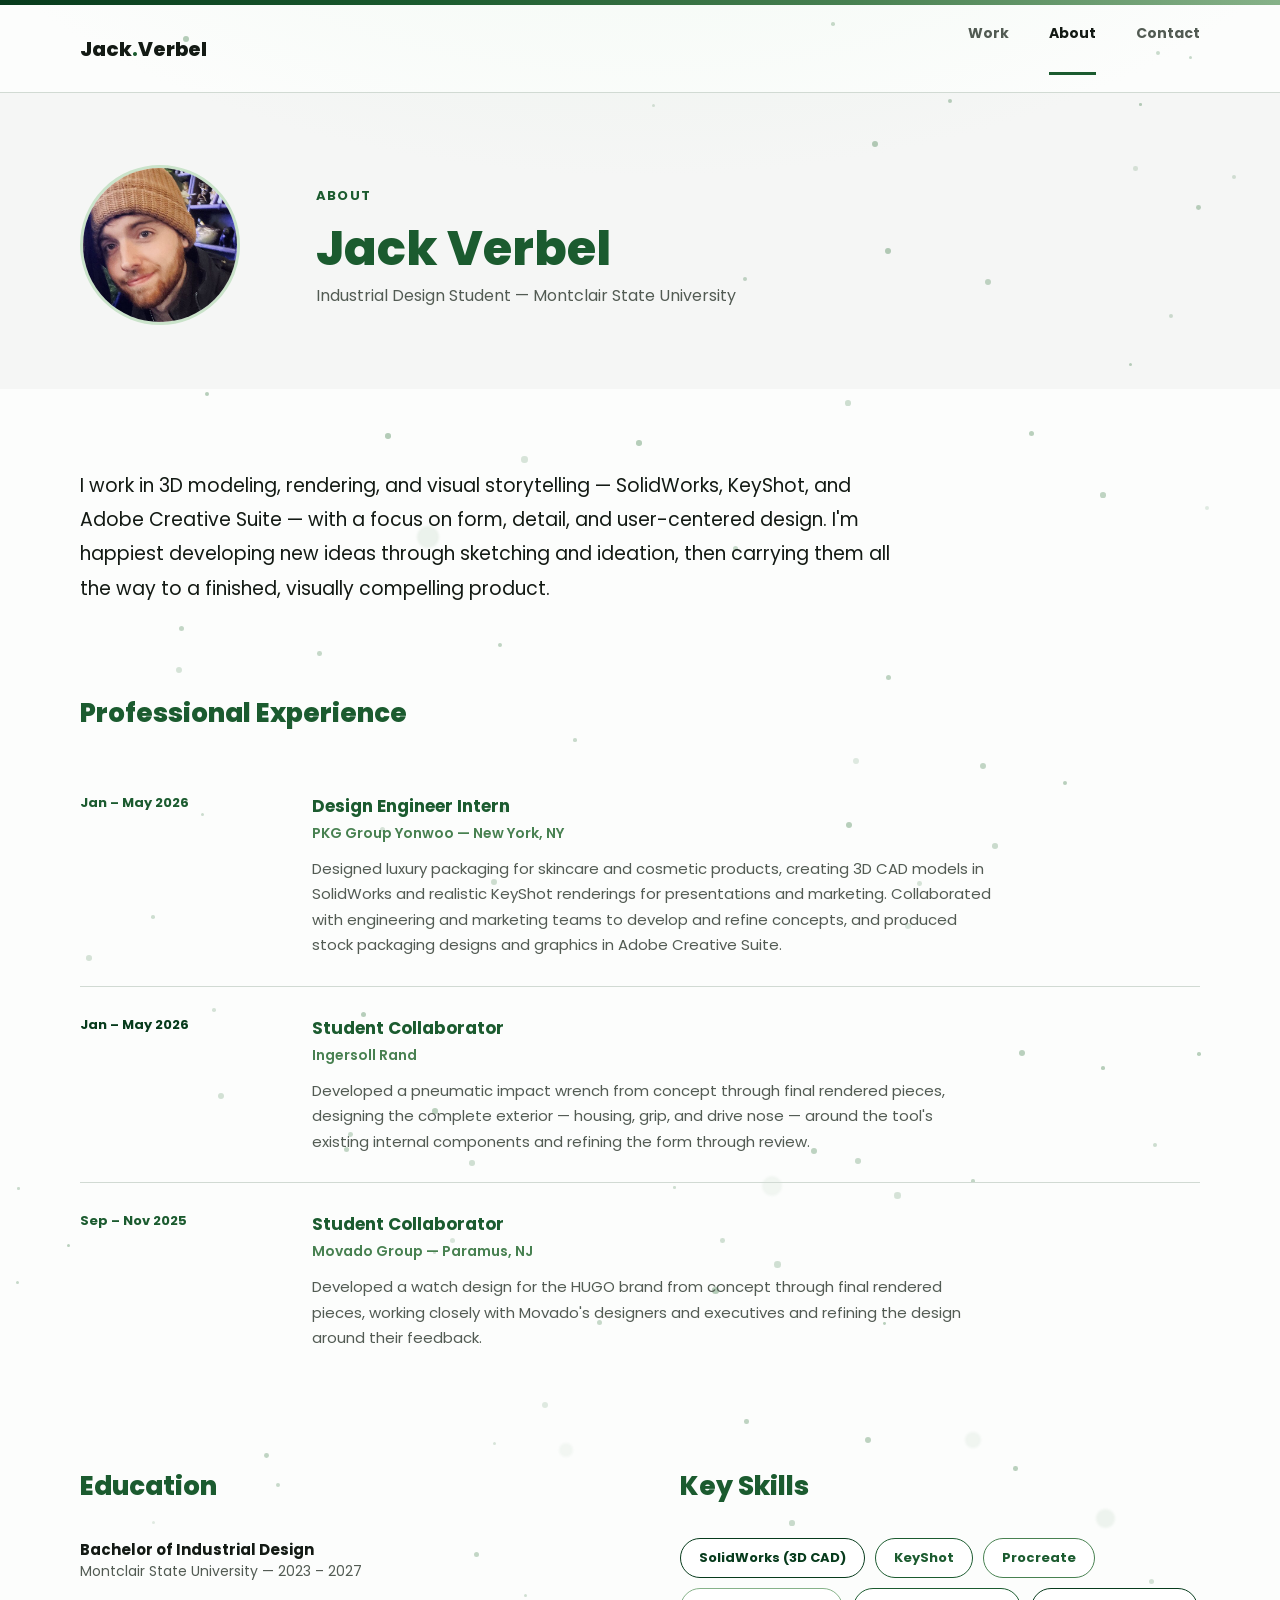
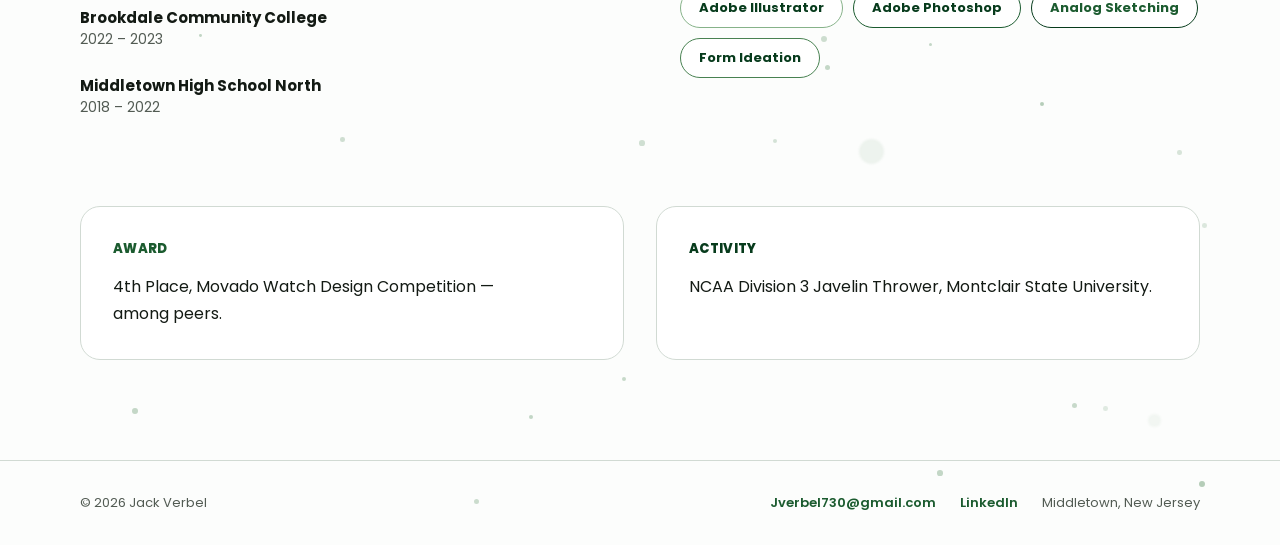
==== commit ac611804: "Add files via upload" ====
--- a/about.html
+++ b/about.html
@@ -11,30 +11,29 @@
 <meta property="og:description" content="Industrial design student at Montclair State University. Experience, education and skills.">
 <meta property="og:image" content="/assets/w_hero.jpg">
 <meta name="twitter:card" content="summary_large_image">
-<link rel="icon" href="data:image/svg+xml,%3Csvg xmlns=%22http://www.w3.org/2000/svg%22 viewBox=%220 0 400 400%22%3E%3Ccircle cx=%22200%22 cy=%22200%22 r=%22190%22 fill=%22%231d2b22%22/%3E%3Ccircle cx=%22200%22 cy=%22200%22 r=%22150%22 fill=%22none%22 stroke=%22%23e0b552%22 stroke-width=%2244%22 stroke-dasharray=%22785 157%22 transform=%22rotate(-10 200 200)%22/%3E%3Ccircle cx=%22200%22 cy=%22200%22 r=%2296%22 fill=%22none%22 stroke=%22%23f0d489%22 stroke-width=%2240%22 stroke-dasharray=%22502 100%22 transform=%22rotate(55 200 200)%22/%3E%3Ccircle cx=%22200%22 cy=%22200%22 r=%2226%22 fill=%22%23c2953c%22/%3E%3C/svg%3E">
+<link rel="icon" href="data:image/svg+xml,%3Csvg xmlns=%22http://www.w3.org/2000/svg%22 viewBox=%220 0 400 400%22%3E%3Ccircle cx=%22200%22 cy=%22200%22 r=%22190%22 fill=%22%23ffffff%22/%3E%3Ccircle cx=%22200%22 cy=%22200%22 r=%22150%22 fill=%22none%22 stroke=%22%231d4d33%22 stroke-width=%2244%22 stroke-dasharray=%22785 157%22 transform=%22rotate(-10 200 200)%22/%3E%3Ccircle cx=%22200%22 cy=%22200%22 r=%2296%22 fill=%22none%22 stroke=%22%232f7a52%22 stroke-width=%2240%22 stroke-dasharray=%22502 100%22 transform=%22rotate(55 200 200)%22/%3E%3Ccircle cx=%22200%22 cy=%22200%22 r=%2226%22 fill=%22%23143d28%22/%3E%3C/svg%3E">
 <link rel="preconnect" href="https://fonts.googleapis.com">
 <link rel="preconnect" href="https://fonts.gstatic.com" crossorigin>
 <link rel="stylesheet" href="https://fonts.googleapis.com/css2?family=Poppins:wght@400;500;600;700;800&display=swap">
 <style>
 :root{
-      /* deep-forest RPG palette */
-      --bg: oklch(20% 0.032 152);
-      --surface: oklch(24.5% 0.036 152);
-      --panel: oklch(27.5% 0.034 152);
-      --border: oklch(38% 0.045 145);
-      --text: oklch(95% 0.014 95);
-      --text-muted: oklch(78% 0.022 105);
-      --p-deep: oklch(63% 0.115 82);
-      --p-main: oklch(81% 0.135 88);
-      --p-mid: oklch(87% 0.10 95);
-      --p-soft: oklch(92% 0.06 100);
-      --p-light: oklch(52% 0.07 118);
-      /* lit panels the product renders sit on */
-      --plate: oklch(99.4% 0.003 95);
-      --plate-ink: oklch(28% 0.03 150);
-      --plate-edge: oklch(70% 0.09 88);
-      --mote: oklch(86% 0.11 100);
-      --btn-ink: oklch(20% 0.03 150);
+      /* forest green on white */
+      --bg: oklch(99.4% 0.002 150);
+      --surface: oklch(96.6% 0.008 150);
+      --panel: oklch(100% 0 0);
+      --border: oklch(88% 0.014 150);
+      --text: oklch(21% 0.016 150);
+      --text-muted: oklch(46% 0.017 150);
+      --p-deep: oklch(31% 0.075 152);
+      --p-main: oklch(42% 0.098 150);
+      --p-mid: oklch(55% 0.095 148);
+      --p-soft: oklch(72% 0.075 146);
+      --p-light: oklch(89% 0.042 145);
+      --plate: oklch(100% 0 0);
+      --plate-ink: oklch(21% 0.016 150);
+      --plate-edge: oklch(88% 0.014 150);
+      --mote: oklch(58% 0.095 148);
+      --btn-ink: oklch(99% 0 0);
       --grad: linear-gradient(90deg, var(--p-deep), var(--p-main), var(--p-mid), var(--p-soft));
       --font-display: 'Poppins', sans-serif;
       --font-body: 'Poppins', sans-serif;
@@ -52,7 +51,7 @@
     @media (prefers-reduced-motion: reduce){ .pfield i{ animation:none !important; } }
     .wrap{ max-width:1280px; margin:0 auto; padding:0 80px; }
     .section-title{ font-family:var(--font-display); font-weight:800; font-size:26px; color:var(--p-main); margin:0 0 32px 0; }
-    .chip{ font-family:var(--font-body); font-size:13px; font-weight:700; padding:9px 18px; border-radius:999px; background:rgba(255,255,255,0.05); border:1.5px solid var(--p-light); }
+    .chip{ font-family:var(--font-body); font-size:13px; font-weight:700; padding:9px 18px; border-radius:999px; background:#fff; border:1.5px solid var(--p-light); }
     .row{ display:grid; grid-template-columns:200px 1fr; gap:32px; padding:28px 0; border-bottom:1px solid var(--border); }
     .card{ background:var(--panel); border:1px solid var(--border); border-radius:20px; }
 </style>
@@ -74,7 +73,7 @@
     </div>
   </nav>
 
-  <section style="background:rgba(255,255,255,0.032); padding:72px 0 64px 0;">
+  <section style="background:rgba(0,0,0,0.028); padding:72px 0 64px 0;">
     <div class="wrap" style="display:grid; grid-template-columns:180px 1fr; gap:56px; align-items:center;">
       <div style="width:160px; height:160px; border-radius:50%; overflow:hidden; border:3px solid var(--p-light); flex-shrink:0;">
         <img src="/assets/jack.jpg" alt="Jack Verbel" style="width:100%; height:100%; object-fit:cover; display:block;">
--- a/styles.css
+++ b/styles.css
@@ -118,7 +118,7 @@
 .xc-star{
   width:15px; height:15px; margin:-7.5px 0 0 -7.5px;
   color:var(--p-main);
-  filter:drop-shadow(0 0 5px oklch(82% 0.14 88 / 0.6));
+  filter:drop-shadow(0 0 5px oklch(45% 0.10 150 / 0.32));
   transition:width .22s cubic-bezier(.34,1.45,.5,1), height .22s cubic-bezier(.34,1.45,.5,1),
              margin .22s cubic-bezier(.34,1.45,.5,1);
 }
@@ -139,7 +139,7 @@
 /* two counter-turning rune rings, trailing a beat behind the spark */
 .xc-orbit{
   color:var(--p-main); opacity:.5;
-  filter:drop-shadow(0 0 4px oklch(80% 0.13 88 / 0.35));
+  filter:drop-shadow(0 0 4px oklch(45% 0.10 150 / 0.22));
   transition:width .3s cubic-bezier(.34,1.4,.5,1), height .3s cubic-bezier(.34,1.4,.5,1),
              margin .3s cubic-bezier(.34,1.4,.5,1), opacity .25s ease;
 }
@@ -170,7 +170,7 @@
 #xcur-core.is-down .xc-e{ transform:translateX(-9px); }
 #xcur-core.is-down .xc-star{
   width:22px; height:22px; margin:-11px 0 0 -11px;
-  filter:drop-shadow(0 0 13px oklch(88% 0.15 90 / 0.9));
+  filter:drop-shadow(0 0 12px oklch(45% 0.10 150 / 0.5));
 }
 #xcur-ring.is-down .o1{ width:30px; height:30px; margin:-15px 0 0 -15px; }
 #xcur-ring.is-down .o2{ width:19px; height:19px; margin:-9.5px 0 0 -9.5px; }
@@ -194,35 +194,34 @@
   #xcur-core, #xcur-ring, .xc-ripple{ display:none !important; }
 }
 
-/* ---------- deep-forest RPG theme ---------- */
+/* ---------- forest green on white ---------- */
 body{
   background:
-    radial-gradient(1200px 660px at 50% -12%, oklch(27% 0.05 150) 0%, transparent 72%),
+    radial-gradient(1100px 620px at 50% -12%, oklch(97% 0.014 150) 0%, transparent 70%),
     var(--bg);
   color:var(--text);
 }
 body > div[style*="isolation:isolate"]{ background:transparent !important; }
 
-nav{ border-bottom-color:oklch(40% 0.05 140) !important; }
-footer{ border-top-color:oklch(40% 0.05 140) !important; }
-
-.card{
-  border-color:oklch(42% 0.055 130) !important;
-  box-shadow:inset 0 1px 0 rgba(255,255,255,0.045);
-}
-.card:hover{ box-shadow:0 22px 48px rgba(0,0,0,0.45), 0 0 0 1px var(--p-deep); }
-
-/* the renders are lit plates set into the dark page */
-.card:has(> img), .card:has(> video), .card:has(> a > img){
-  background:var(--plate) !important;
-  border-color:var(--plate-edge) !important;
-  box-shadow:0 3px 0 rgba(0,0,0,0.28), inset 0 0 0 1px rgba(255,255,255,0.55);
-}
-.card:has(> img):hover, .card:has(> video):hover{
-  box-shadow:0 22px 48px rgba(0,0,0,0.45), 0 0 0 1px var(--p-main);
-}
-.card:has(> img) p, .card:has(> video) p{ color:var(--plate-ink) !important; }
-.concept-img{ background:var(--plate) !important; }
+nav{ border-bottom-color:var(--border) !important; }
+footer{ border-top-color:var(--border) !important; }
+
+.card{ border-color:var(--border) !important; }
+.card:hover{ box-shadow:0 20px 44px rgba(20,50,35,0.10); }
+
+/* renders sit on the page bare — no frame, no fill, no shadow */
+.card:has(> img), .card:has(> video){
+  background:transparent !important;
+  border:none !important;
+  box-shadow:none !important;
+  padding:0 !important;
+}
+.card:has(> img):hover, .card:has(> video):hover{ box-shadow:none !important; transform:none; }
+.card:has(> img) p, .card:has(> video) p{ color:var(--text-muted) !important; }
+.concept-img{ background:var(--panel) !important; }
+
+/* the project cards keep their frame, but the render inside it does not */
+div[style*="aspect-ratio:4/3"]{ background:transparent !important; border-bottom:none !important; }
 
 /* A few sections set `padding` as a shorthand inline, which wiped the
    .wrap side padding on desktop. Restore it above the tablet breakpoint. */
@@ -249,8 +248,8 @@
 .cf{
   position:absolute; inset:0;
   border:2px solid var(--p-main);
-  background:oklch(62% 0.09 122 / 0.18);
-  box-shadow:inset 0 0 24px oklch(86% 0.12 92 / 0.20);
+  background:oklch(45% 0.09 150 / 0.10);
+  box-shadow:inset 0 0 24px oklch(45% 0.09 150 / 0.14);
 }
 .cf-f{ transform:translateZ(calc(var(--s) / 2)); }
 .cf-b{ transform:rotateY(180deg) translateZ(calc(var(--s) / 2)); }
@@ -264,17 +263,3 @@
 @media (max-width: 640px){
   .cube3d{ --s:54px; width:88px; height:88px; }
 }
-
-/* ---------- cut-out renders ---------- */
-img[src$=".webp"]{ filter:drop-shadow(0 14px 26px rgba(0,0,0,0.55)); }
-.card:has(> img[src$=".webp"]){
-  background:var(--panel) !important;
-  border-color:oklch(42% 0.055 130) !important;
-  box-shadow:inset 0 1px 0 rgba(255,255,255,0.045);
-}
-.card:has(> img[src$=".webp"]) p{ color:var(--text-muted) !important; }
-.card:has(> img[src$=".webp"]):hover{ box-shadow:0 22px 48px rgba(0,0,0,0.45), 0 0 0 1px var(--p-deep); }
-div[style*="aspect-ratio:4/3"]:has(img[src$=".webp"]){
-  background:transparent !important;
-  border-bottom-color:oklch(42% 0.055 130) !important;
-}
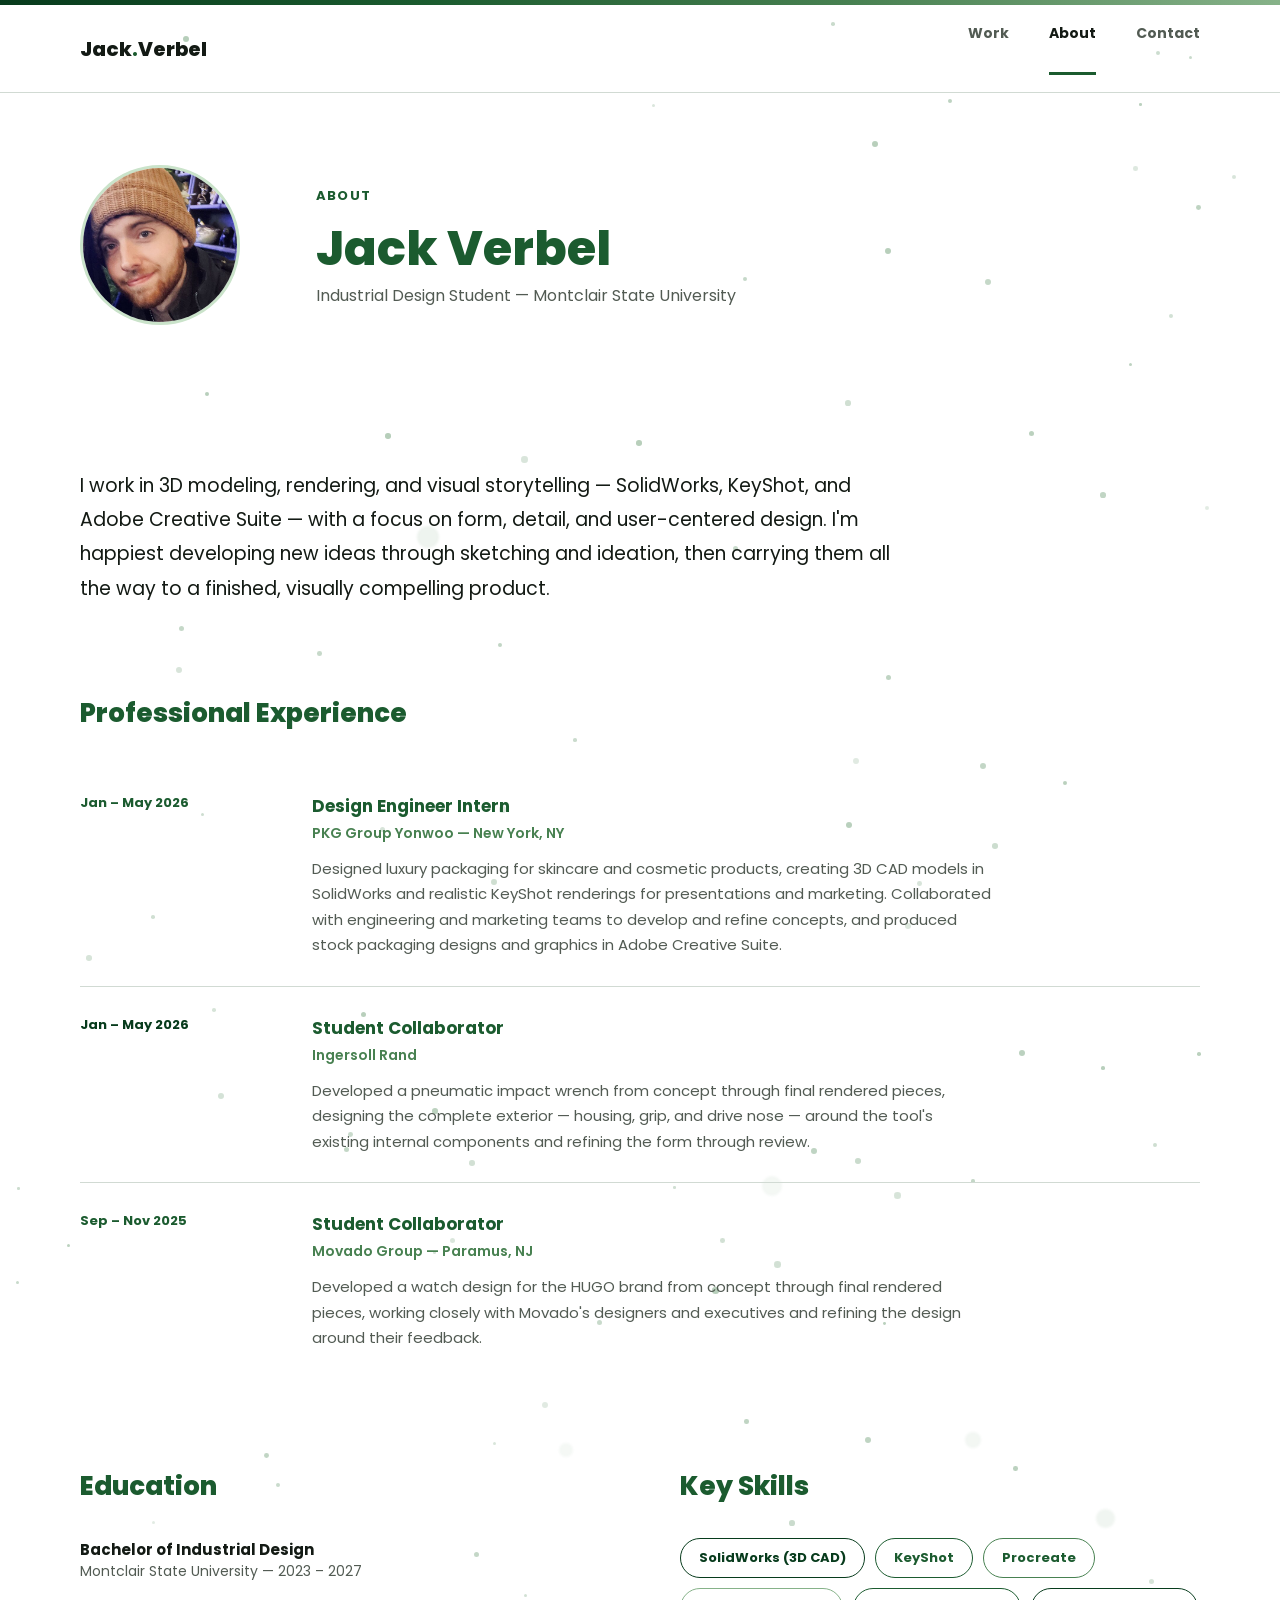
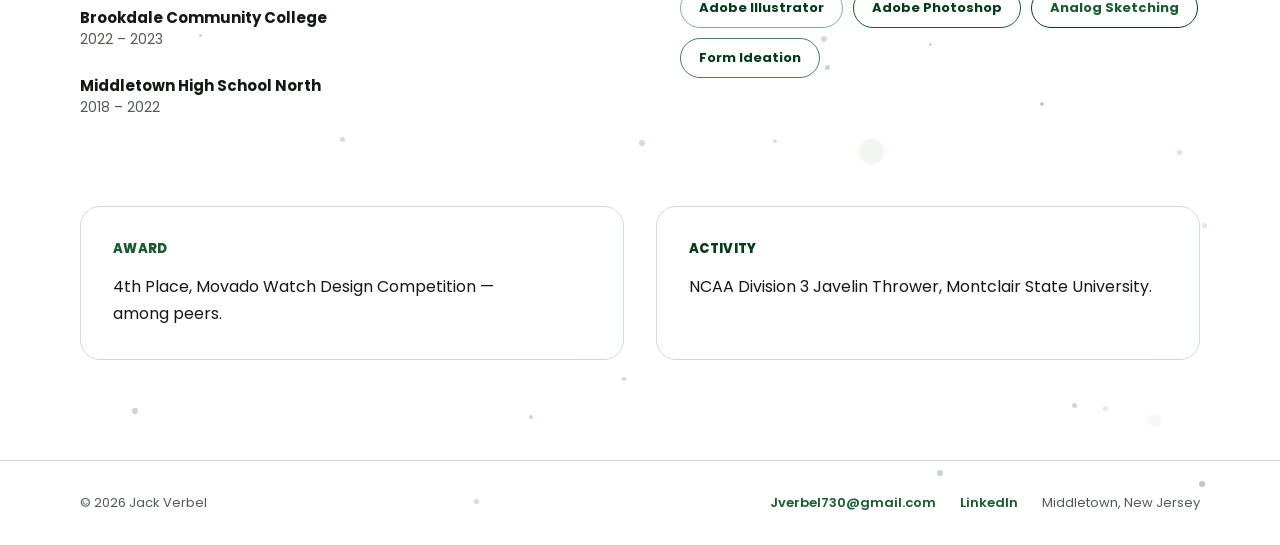
==== commit b1960833: "Add files via upload" ====
--- a/about.html
+++ b/about.html
@@ -18,8 +18,8 @@
 <style>
 :root{
       /* forest green on white */
-      --bg: oklch(99.4% 0.002 150);
-      --surface: oklch(96.6% 0.008 150);
+      --bg: oklch(100% 0 0);
+      --surface: oklch(100% 0 0);
       --panel: oklch(100% 0 0);
       --border: oklch(88% 0.014 150);
       --text: oklch(21% 0.016 150);
@@ -73,7 +73,7 @@
     </div>
   </nav>
 
-  <section style="background:rgba(0,0,0,0.028); padding:72px 0 64px 0;">
+  <section style="background:transparent; padding:72px 0 64px 0;">
     <div class="wrap" style="display:grid; grid-template-columns:180px 1fr; gap:56px; align-items:center;">
       <div style="width:160px; height:160px; border-radius:50%; overflow:hidden; border:3px solid var(--p-light); flex-shrink:0;">
         <img src="/assets/jack.jpg" alt="Jack Verbel" style="width:100%; height:100%; object-fit:cover; display:block;">
--- a/styles.css
+++ b/styles.css
@@ -195,12 +195,7 @@
 }
 
 /* ---------- forest green on white ---------- */
-body{
-  background:
-    radial-gradient(1100px 620px at 50% -12%, oklch(97% 0.014 150) 0%, transparent 70%),
-    var(--bg);
-  color:var(--text);
-}
+body{ background:var(--bg); color:var(--text); }
 body > div[style*="isolation:isolate"]{ background:transparent !important; }
 
 nav{ border-bottom-color:var(--border) !important; }
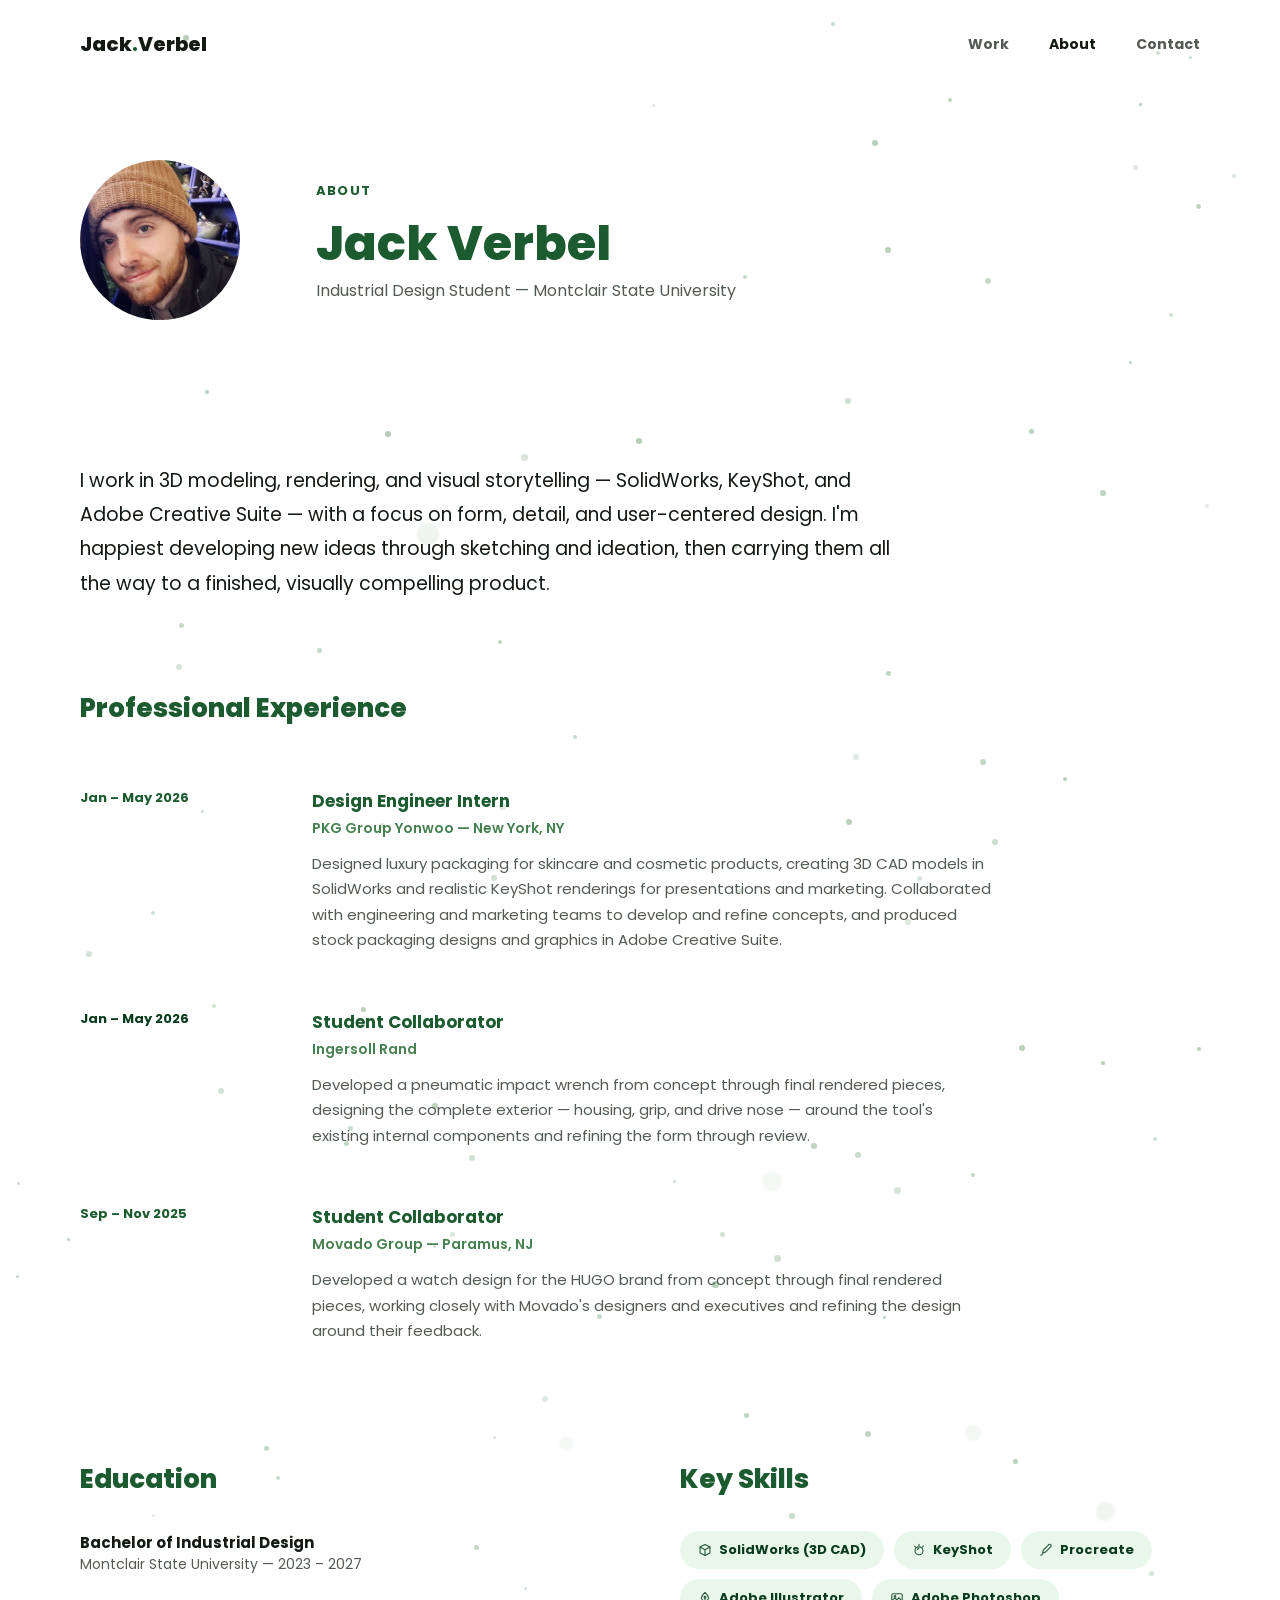
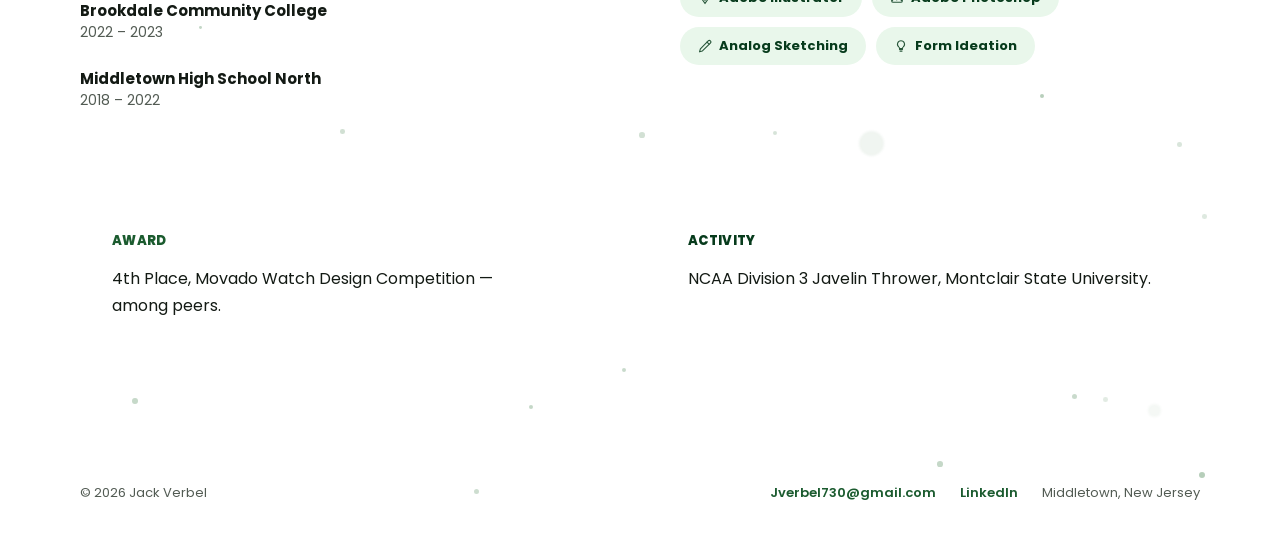
==== commit 051cea8a: "Add files via upload" ====
--- a/about.html
+++ b/about.html
@@ -150,13 +150,13 @@
     <div>
       <h2 class="section-title" data-pop="cube">Key Skills</h2>
       <div style="display:flex; flex-wrap:wrap; gap:10px;">
-        <span class="chip" style="border-color:var(--p-deep); color:var(--p-deep);" data-pop="cube">SolidWorks (3D CAD)</span>
-        <span class="chip" style="border-color:var(--p-main); color:var(--p-main);" data-pop="gear">KeyShot</span>
-        <span class="chip" style="border-color:var(--p-mid); color:var(--p-main);" data-pop="pencil">Procreate</span>
-        <span class="chip" style="border-color:var(--p-soft); color:var(--p-deep);" data-pop="pencil">Adobe Illustrator</span>
-        <span class="chip" style="border-color:var(--p-main); color:var(--p-deep);" data-pop="pencil">Adobe Photoshop</span>
-        <span class="chip" style="border-color:var(--p-deep); color:var(--p-main);" data-pop="pencil">Analog Sketching</span>
-        <span class="chip" style="border-color:var(--p-mid); color:var(--p-deep);" data-pop="bulb">Form Ideation</span>
+        <span class="chip" style="border-color:var(--p-deep); color:var(--p-deep);" data-pop="cube"><svg viewBox="0 0 24 24" fill="none" stroke="currentColor" stroke-width="1.9" stroke-linecap="round" stroke-linejoin="round" aria-hidden="true"><path d="M12 2.6 20.5 7v10L12 21.4 3.5 17V7z"/><path d="M3.5 7 12 11.6 20.5 7M12 11.6v9.8"/></svg><span>SolidWorks (3D CAD)</span></span>
+        <span class="chip" style="border-color:var(--p-main); color:var(--p-main);" data-pop="gear"><svg viewBox="0 0 24 24" fill="none" stroke="currentColor" stroke-width="1.9" stroke-linecap="round" stroke-linejoin="round" aria-hidden="true"><circle cx="12" cy="13.4" r="6.8"/><path d="M9.2 10.9a3.9 3.9 0 0 1 2.5-1.2"/><path d="M12 2.4v2.2M19.4 5.4l-1.6 1.6M4.6 5.4l1.6 1.6"/></svg><span>KeyShot</span></span>
+        <span class="chip" style="border-color:var(--p-mid); color:var(--p-main);" data-pop="pencil"><svg viewBox="0 0 24 24" fill="none" stroke="currentColor" stroke-width="1.9" stroke-linecap="round" stroke-linejoin="round" aria-hidden="true"><path d="M16.8 2.7a2.6 2.6 0 0 1 3.6 3.6l-9.4 9.4-4.5.9.9-4.5z"/><path d="M3.1 21c1.7-.5 2.9-1.6 3.5-3.3"/></svg><span>Procreate</span></span>
+        <span class="chip" style="border-color:var(--p-soft); color:var(--p-deep);" data-pop="pencil"><svg viewBox="0 0 24 24" fill="none" stroke="currentColor" stroke-width="1.9" stroke-linecap="round" stroke-linejoin="round" aria-hidden="true"><path d="M12 2.5c3.5 3.2 5.7 6.4 6.5 9.6L12 21.5 5.5 12.1C6.3 8.9 8.5 5.7 12 2.5z"/><path d="M12 12.6v4.2"/><circle cx="12" cy="10.5" r="1.5"/></svg><span>Adobe Illustrator</span></span>
+        <span class="chip" style="border-color:var(--p-main); color:var(--p-deep);" data-pop="pencil"><svg viewBox="0 0 24 24" fill="none" stroke="currentColor" stroke-width="1.9" stroke-linecap="round" stroke-linejoin="round" aria-hidden="true"><rect x="3" y="4.6" width="18" height="14.8" rx="2.4"/><path d="m3.6 16.4 4.6-4.6 3.4 3.4 3.6-3.6 5.2 5.2"/><circle cx="8.6" cy="9.4" r="1.4"/></svg><span>Adobe Photoshop</span></span>
+        <span class="chip" style="border-color:var(--p-deep); color:var(--p-main);" data-pop="pencil"><svg viewBox="0 0 24 24" fill="none" stroke="currentColor" stroke-width="1.9" stroke-linecap="round" stroke-linejoin="round" aria-hidden="true"><path d="M17.5 3.2a2.6 2.6 0 0 1 3.7 3.7L7.6 20.5 2.6 22l1.5-5z"/><path d="M15.4 5.3 19 8.9"/></svg><span>Analog Sketching</span></span>
+        <span class="chip" style="border-color:var(--p-mid); color:var(--p-deep);" data-pop="bulb"><svg viewBox="0 0 24 24" fill="none" stroke="currentColor" stroke-width="1.9" stroke-linecap="round" stroke-linejoin="round" aria-hidden="true"><path d="M9.4 18.2h5.2M10.4 21h3.2"/><path d="M12 3a6 6 0 0 0-3.5 10.9c.6.4.9 1.1.9 1.8v.5h5.2v-.5c0-.7.3-1.4.9-1.8A6 6 0 0 0 12 3z"/></svg><span>Form Ideation</span></span>
       </div>
     </div>
   </section>
--- a/styles.css
+++ b/styles.css
@@ -258,3 +258,31 @@
 @media (max-width: 640px){
   .cube3d{ --s:54px; width:88px; height:88px; }
 }
+
+/* ---------- clean sheet: no rules, no frames ---------- */
+.card, nav, footer, .row,
+[style*="border-bottom:1px"], [style*="border-top:1px"],
+[style*="border:1px"], [style*="border:1.5px"], [style*="border:3px"],
+[style*="border-bottom:3px"], [style*="border-bottom:4px"], [style*="border-left:"]{
+  border:none !important;
+}
+/* divider lines and accent bars drawn as thin divs */
+div[style*="height:1px"], div[style*="height:5px"], div[style*="height:6px"]{
+  display:none !important;
+}
+.card:hover{ box-shadow:none !important; }
+
+/* the current page is marked by colour now that the underline is gone */
+nav a{ padding-bottom:0 !important; }
+
+/* chips and badges: soft filled pills with a tool mark */
+.chip, .badge{
+  display:inline-flex !important; align-items:center; gap:7px;
+  background:oklch(96.2% 0.021 150) !important;
+  border:none !important;
+  color:var(--p-deep) !important;
+}
+.chip svg, .badge svg{ width:14px; height:14px; flex-shrink:0; display:block; opacity:.85; }
+
+/* the password field keeps a shape without a rule */
+#lockpw{ background:oklch(96.2% 0.021 150) !important; border:none !important; }
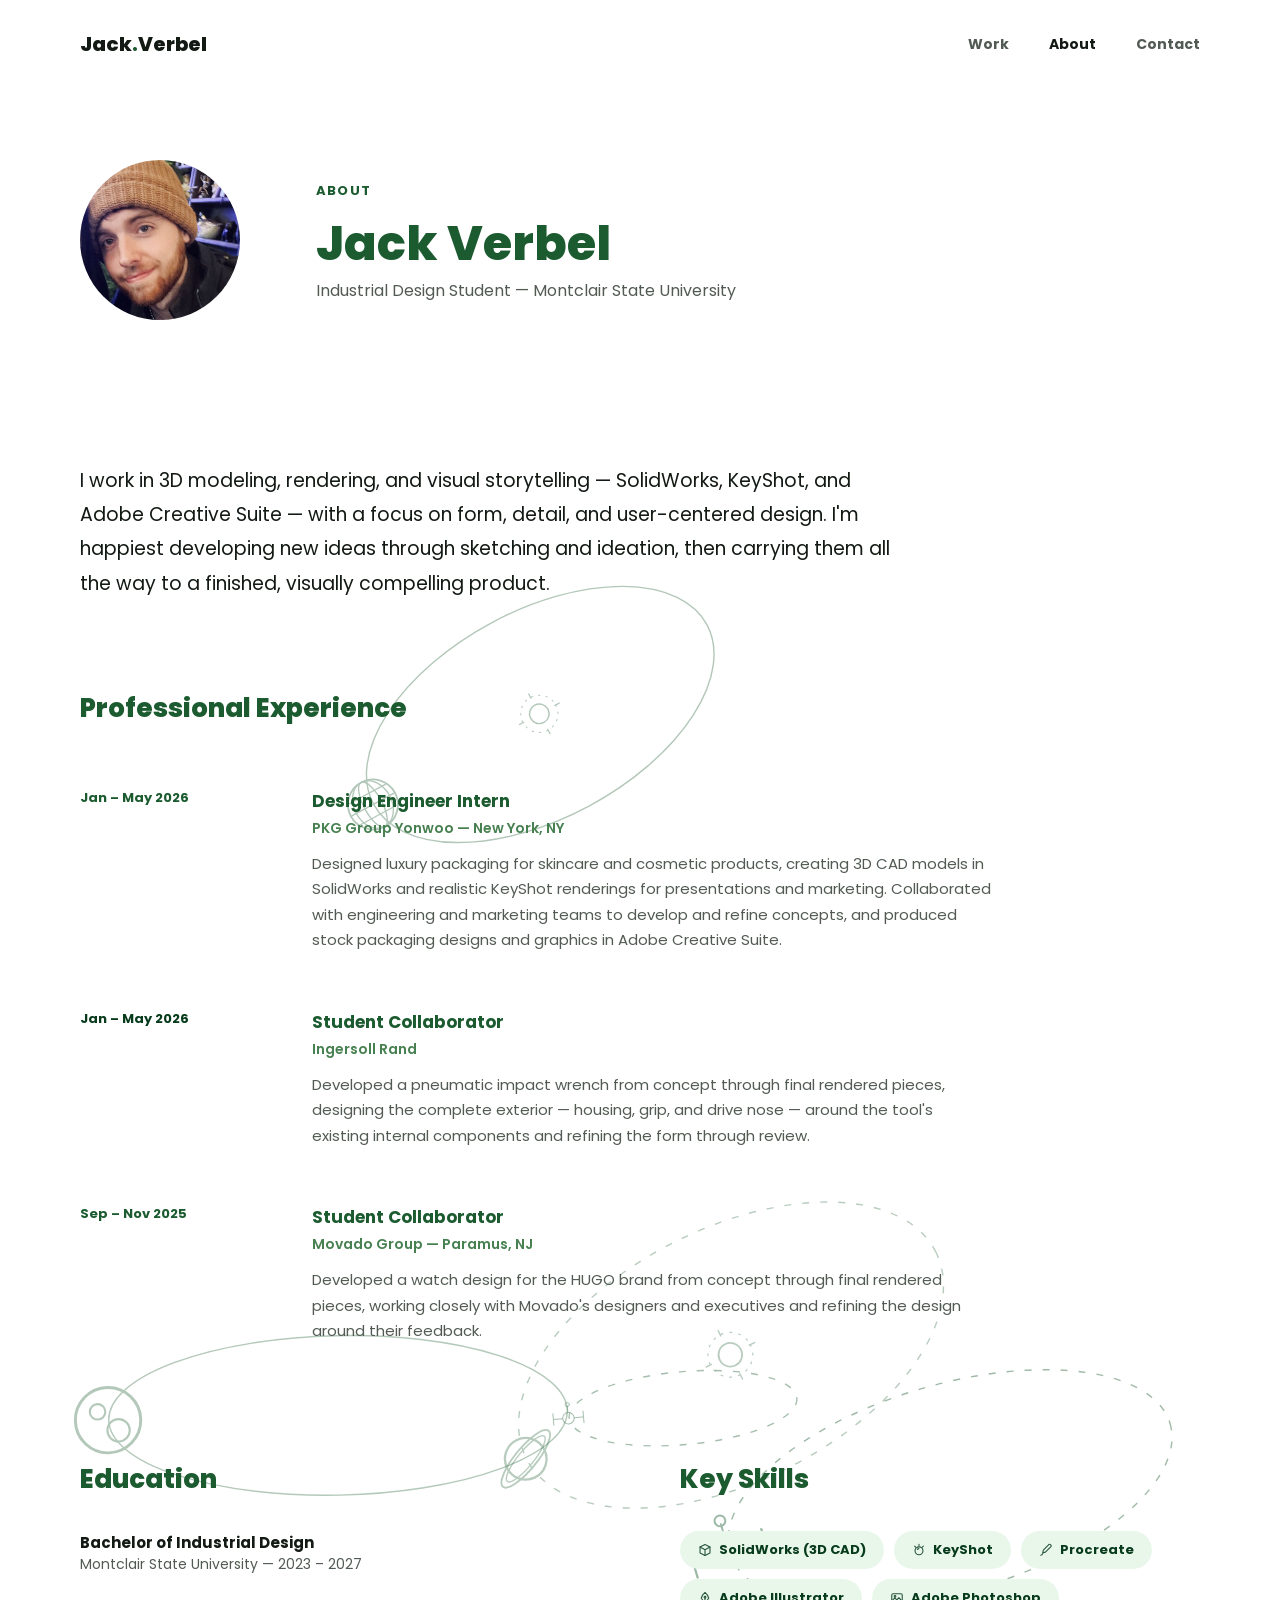
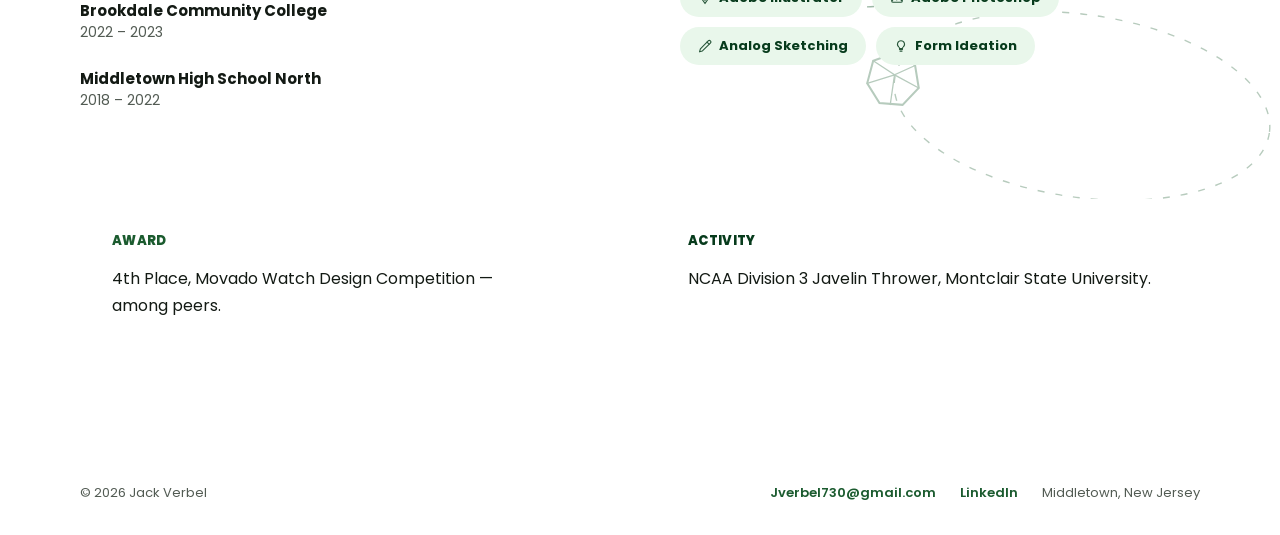
==== commit ac05ca46: "Add files via upload" ====
--- a/about.html
+++ b/about.html
@@ -42,13 +42,16 @@
     body{ margin:0; background:var(--bg); font-family:var(--font-body); text-wrap:pretty; }
     a{ color:var(--p-main); }
     a:hover{ color:var(--p-deep); }
-    .pfield{ position:absolute; inset:0; z-index:-1; overflow:hidden; pointer-events:none; }
-    .pfield i{ position:absolute; display:block; border-radius:50%; background:var(--mote); will-change:transform; }
-    @keyframes pdriftA{ 0%,100%{ transform:translate3d(0,0,0); } 50%{ transform:translate3d(48px,-92px,0); } }
-    @keyframes pdriftB{ 0%,100%{ transform:translate3d(0,0,0); } 50%{ transform:translate3d(-58px,-74px,0); } }
-    @keyframes pdriftC{ 0%,100%{ transform:translate3d(0,0,0); } 50%{ transform:translate3d(34px,70px,0); } }
-    @keyframes ppulse{ 0%,100%{ opacity:var(--o); } 50%{ opacity:calc(var(--o) * 0.3); } }
-    @media (prefers-reduced-motion: reduce){ .pfield i{ animation:none !important; } }
+    /* orbit field: wireframe planets running elliptical paths behind everything */
+    .orbits{ position:absolute; inset:0; z-index:-1; overflow:hidden; pointer-events:none; }
+    .orb{ position:absolute; color:var(--p-main); }
+    .orb > svg{ display:block; overflow:visible; }
+    .orb i{ position:absolute; left:0; top:0; display:block; }
+    .orb i svg{ width:100%; height:100%; display:block; }
+    .orb .planet{ offset-rotate:0deg; animation:orbitRun var(--t,80s) linear infinite; animation-delay:var(--dl,0s); will-change:offset-distance; }
+    @keyframes orbitRun{ from{ offset-distance:0%; } to{ offset-distance:100%; } }
+    @media (prefers-reduced-motion: reduce){ .orb .planet{ animation:none; offset-distance:18%; } }
+    @media (max-width: 640px){ .orbits{ opacity:.6; } }
     .wrap{ max-width:1280px; margin:0 auto; padding:0 80px; }
     .section-title{ font-family:var(--font-display); font-weight:800; font-size:26px; color:var(--p-main); margin:0 0 32px 0; }
     .chip{ font-family:var(--font-body); font-size:13px; font-weight:700; padding:9px 18px; border-radius:999px; background:#fff; border:1.5px solid var(--p-light); }
@@ -59,7 +62,7 @@
 </head>
 <body>
 <div style="width:100%; background:var(--bg); overflow:hidden; position:relative; isolation:isolate;">
-  <div class="pfield" aria-hidden="true"><i style="left:37.01%; top:72.35%; width:5.1px; height:5.1px; --o:0.334; opacity:0.334; animation:pdriftA 5.9s ease-in-out -4.6s infinite, ppulse 5.1s ease-in-out -1.4s infinite;"></i><i style="left:66.04%; top:18.66%; width:5.7px; height:5.7px; --o:0.268; opacity:0.268; animation:pdriftC 4.7s ease-in-out -4.2s infinite, ppulse 2.4s ease-in-out -1.7s infinite;"></i><i style="left:7.14%; top:86.95%; width:5.3px; height:5.3px; --o:0.408; opacity:0.408; animation:pdriftC 3.6s ease-in-out -3.0s infinite, ppulse 4.8s ease-in-out -3.2s infinite;"></i><i style="left:44.79%; top:34.41%; width:3.7px; height:3.7px; --o:0.3; opacity:0.3; animation:pdriftC 6.7s ease-in-out -6.0s infinite, ppulse 4.0s ease-in-out -0.8s infinite;"></i><i style="left:6.75%; top:44.52%; width:5.5px; height:5.5px; --o:0.227; opacity:0.227; animation:pdriftB 5.8s ease-in-out -3.5s infinite, ppulse 4.4s ease-in-out -2.5s infinite;"></i><i style="left:38.93%; top:29.99%; width:3.9px; height:3.9px; --o:0.354; opacity:0.354; animation:pdriftB 4.1s ease-in-out -0.3s infinite, ppulse 5.0s ease-in-out -1.7s infinite;"></i><i style="left:18.52%; top:89.75%; width:4.5px; height:4.5px; --o:0.389; opacity:0.389; animation:pdriftC 3.3s ease-in-out -1.6s infinite, ppulse 2.7s ease-in-out -1.7s infinite;"></i><i style="left:83.05%; top:36.39%; width:4.4px; height:4.4px; --o:0.393; opacity:0.393; animation:pdriftB 4.6s ease-in-out -1.5s infinite, ppulse 4.5s ease-in-out -2.8s infinite;"></i><i style="left:66.76%; top:53.96%; width:5.6px; height:5.6px; --o:0.3; opacity:0.3; animation:pdriftB 4.4s ease-in-out -2.5s infinite, ppulse 2.5s ease-in-out -1.4s infinite;"></i><i style="left:33.78%; top:51.64%; width:5.7px; height:5.7px; --o:0.383; opacity:0.383; animation:pdriftA 3.4s ease-in-out -1.2s infinite, ppulse 3.2s ease-in-out -1.8s infinite;"></i><i style="left:79.62%; top:48.93%; width:6.2px; height:6.2px; --o:0.386; opacity:0.386; animation:pdriftA 7.3s ease-in-out -4.1s infinite, ppulse 5.3s ease-in-out -4.0s infinite;"></i><i style="left:79.11%; top:68.33%; width:4.6px; height:4.6px; --o:0.386; opacity:0.386; animation:pdriftB 5.8s ease-in-out -1.3s infinite, ppulse 3.4s ease-in-out -0.6s infinite;"></i><i style="left:50.91%; top:4.87%; width:3.3px; height:3.3px; --o:0.21; opacity:0.21; animation:pdriftB 3.0s ease-in-out -0.3s infinite, ppulse 3.3s ease-in-out -0.9s infinite;"></i><i style="left:83.19%; top:89.84%; width:4.4px; height:4.4px; --o:0.176; opacity:0.176; animation:pdriftB 5.9s ease-in-out -0.9s infinite, ppulse 2.9s ease-in-out -1.5s infinite;"></i><i style="left:16.00%; top:18.27%; width:4.2px; height:4.2px; --o:0.405; opacity:0.405; animation:pdriftB 3.9s ease-in-out -0.1s infinite, ppulse 2.5s ease-in-out -0.1s infinite;"></i><i style="left:93.48%; top:49.06%; width:3.5px; height:3.5px; --o:0.392; opacity:0.392; animation:pdriftB 6.3s ease-in-out -1.3s infinite, ppulse 3.4s ease-in-out -3.0s infinite;"></i><i style="left:60.39%; top:81.05%; width:4.0px; height:4.0px; --o:0.233; opacity:0.233; animation:pdriftC 5.9s ease-in-out -3.5s infinite, ppulse 4.7s ease-in-out -0.7s infinite;"></i><i style="left:58.09%; top:66.16%; width:4.5px; height:4.5px; --o:0.36; opacity:0.36; animation:pdriftC 4.0s ease-in-out -1.9s infinite, ppulse 2.3s ease-in-out -0.4s infinite;"></i><i style="left:83.77%; top:93.39%; width:5.2px; height:5.2px; --o:0.309; opacity:0.309; animation:pdriftB 7.1s ease-in-out -6.6s infinite, ppulse 5.3s ease-in-out -1.5s infinite;"></i><i style="left:66.62%; top:35.32%; width:5.8px; height:5.8px; --o:0.171; opacity:0.171; animation:pdriftB 6.6s ease-in-out -5.1s infinite, ppulse 3.8s ease-in-out -3.7s infinite;"></i><i style="left:10.33%; top:93.60%; width:5.8px; height:5.8px; --o:0.325; opacity:0.325; animation:pdriftA 3.4s ease-in-out -0.4s infinite, ppulse 2.4s ease-in-out -0.4s infinite;"></i><i style="left:38.52%; top:67.24%; width:3.1px; height:3.1px; --o:0.218; opacity:0.218; animation:pdriftA 5.2s ease-in-out -4.5s infinite, ppulse 5.4s ease-in-out -4.1s infinite;"></i><i style="left:49.95%; top:81.11%; width:5.7px; height:5.7px; --o:0.255; opacity:0.255; animation:pdriftA 4.8s ease-in-out -2.9s infinite, ppulse 2.8s ease-in-out -0.2s infinite;"></i><i style="left:49.71%; top:20.52%; width:5.6px; height:5.6px; --o:0.407; opacity:0.407; animation:pdriftA 5.6s ease-in-out -2.8s infinite, ppulse 2.5s ease-in-out -0.0s infinite;"></i><i style="left:40.74%; top:21.24%; width:6.5px; height:6.5px; --o:0.214; opacity:0.214; animation:pdriftC 3.2s ease-in-out -1.6s infinite, ppulse 2.7s ease-in-out -0.4s infinite;"></i><i style="left:94.11%; top:23.60%; width:4.4px; height:4.4px; --o:0.162; opacity:0.162; animation:pdriftA 6.3s ease-in-out -4.2s infinite, ppulse 4.8s ease-in-out -4.5s infinite;"></i><i style="left:74.06%; top:4.61%; width:4.4px; height:4.4px; --o:0.373; opacity:0.373; animation:pdriftC 5.5s ease-in-out -4.3s infinite, ppulse 3.0s ease-in-out -2.1s infinite;"></i><i style="left:13.99%; top:29.17%; width:5.3px; height:5.3px; --o:0.331; opacity:0.331; animation:pdriftA 4.0s ease-in-out -0.6s infinite, ppulse 3.2s ease-in-out -3.1s infinite;"></i><i style="left:73.93%; top:42.87%; width:2.6px; height:2.6px; --o:0.192; opacity:0.192; animation:pdriftC 5.6s ease-in-out -3.1s infinite, ppulse 3.1s ease-in-out -0.3s infinite;"></i><i style="left:63.34%; top:53.52%; width:5.8px; height:5.8px; --o:0.364; opacity:0.364; animation:pdriftC 4.1s ease-in-out -0.2s infinite, ppulse 4.6s ease-in-out -0.8s infinite;"></i><i style="left:42.37%; top:65.38%; width:5.9px; height:5.9px; --o:0.17; opacity:0.17; animation:pdriftB 4.0s ease-in-out -2.9s infinite, ppulse 2.8s ease-in-out -0.8s infinite;"></i><i style="left:58.01%; top:12.89%; width:4.3px; height:4.3px; --o:0.329; opacity:0.329; animation:pdriftC 6.3s ease-in-out -4.9s infinite, ppulse 5.2s ease-in-out -1.5s infinite;"></i><i style="left:72.57%; top:76.58%; width:3.3px; height:3.3px; --o:0.331; opacity:0.331; animation:pdriftA 6.1s ease-in-out -5.9s infinite, ppulse 2.5s ease-in-out -1.0s infinite;"></i><i style="left:24.80%; top:30.37%; width:4.7px; height:4.7px; --o:0.321; opacity:0.321; animation:pdriftA 4.6s ease-in-out -4.3s infinite, ppulse 2.8s ease-in-out -2.5s infinite;"></i><i style="left:30.09%; top:20.20%; width:5.6px; height:5.6px; --o:0.419; opacity:0.419; animation:pdriftB 6.1s ease-in-out -3.7s infinite, ppulse 4.5s ease-in-out -0.7s infinite;"></i><i style="left:69.20%; top:31.45%; width:5.3px; height:5.3px; --o:0.362; opacity:0.362; animation:pdriftB 3.2s ease-in-out -1.2s infinite, ppulse 4.3s ease-in-out -4.1s infinite;"></i><i style="left:66.12%; top:38.34%; width:6.4px; height:6.4px; --o:0.399; opacity:0.399; animation:pdriftB 5.2s ease-in-out -0.9s infinite, ppulse 3.6s ease-in-out -2.3s infinite;"></i><i style="left:27.20%; top:52.76%; width:4.9px; height:4.9px; --o:0.308; opacity:0.308; animation:pdriftC 5.3s ease-in-out -3.3s infinite, ppulse 3.9s ease-in-out -1.9s infinite;"></i><i style="left:75.89%; top:54.95%; width:3.5px; height:3.5px; --o:0.335; opacity:0.335; animation:pdriftB 5.0s ease-in-out -0.9s infinite, ppulse 4.9s ease-in-out -3.9s infinite;"></i><i style="left:36.64%; top:54.09%; width:5.6px; height:5.6px; --o:0.256; opacity:0.256; animation:pdriftC 3.6s ease-in-out -1.8s infinite, ppulse 3.9s ease-in-out -0.3s infinite;"></i><i style="left:76.57%; top:35.56%; width:6.1px; height:6.1px; --o:0.343; opacity:0.343; animation:pdriftB 7.3s ease-in-out -5.9s infinite, ppulse 4.3s ease-in-out -0.5s infinite;"></i><i style="left:91.99%; top:81.60%; width:4.5px; height:4.5px; --o:0.214; opacity:0.214; animation:pdriftA 4.0s ease-in-out -1.6s infinite, ppulse 2.9s ease-in-out -0.5s infinite;"></i><i style="left:46.62%; top:61.55%; width:5.3px; height:5.3px; --o:0.311; opacity:0.311; animation:pdriftB 5.8s ease-in-out -2.9s infinite, ppulse 4.3s ease-in-out -0.4s infinite;"></i><i style="left:14.27%; top:1.66%; width:6.2px; height:6.2px; --o:0.414; opacity:0.414; animation:pdriftB 5.9s ease-in-out -1.4s infinite, ppulse 2.3s ease-in-out -1.2s infinite;"></i><i style="left:13.78%; top:31.11%; width:5.8px; height:5.8px; --o:0.222; opacity:0.222; animation:pdriftC 5.0s ease-in-out -4.9s infinite, ppulse 5.3s ease-in-out -1.5s infinite;"></i><i style="left:68.99%; top:61.63%; width:2.8px; height:2.8px; --o:0.393; opacity:0.393; animation:pdriftB 6.8s ease-in-out -4.7s infinite, ppulse 5.2s ease-in-out -4.9s infinite;"></i><i style="left:81.27%; top:79.34%; width:4.2px; height:4.2px; --o:0.411; opacity:0.411; animation:pdriftC 6.2s ease-in-out -4.9s infinite, ppulse 5.4s ease-in-out -3.1s infinite;"></i><i style="left:57.26%; top:25.47%; width:5.0px; height:5.0px; --o:0.313; opacity:0.313; animation:pdriftB 6.9s ease-in-out -6.5s infinite, ppulse 4.1s ease-in-out -1.0s infinite;"></i><i style="left:76.93%; top:13.00%; width:6.3px; height:6.3px; --o:0.329; opacity:0.329; animation:pdriftC 4.1s ease-in-out -2.2s infinite, ppulse 4.5s ease-in-out -1.8s infinite;"></i><i style="left:41.30%; top:93.92%; width:4.0px; height:4.0px; --o:0.335; opacity:0.335; animation:pdriftC 5.6s ease-in-out -0.8s infinite, ppulse 2.3s ease-in-out -0.7s infinite;"></i><i style="left:89.78%; top:73.59%; width:5.2px; height:5.2px; --o:0.229; opacity:0.229; animation:pdriftC 4.0s ease-in-out -0.5s infinite, ppulse 3.6s ease-in-out -2.8s infinite;"></i><i style="left:28.21%; top:47.16%; width:5.3px; height:5.3px; --o:0.405; opacity:0.405; animation:pdriftC 6.7s ease-in-out -1.0s infinite, ppulse 5.0s ease-in-out -1.8s infinite;"></i><i style="left:70.70%; top:43.05%; width:6.3px; height:6.3px; --o:0.196; opacity:0.196; animation:pdriftB 7.4s ease-in-out -2.1s infinite, ppulse 3.1s ease-in-out -2.1s infinite;"></i><i style="left:77.52%; top:39.30%; width:5.6px; height:5.6px; --o:0.289; opacity:0.289; animation:pdriftA 5.8s ease-in-out -4.3s infinite, ppulse 5.4s ease-in-out -1.1s infinite;"></i><i style="left:57.58%; top:41.66%; width:5.2px; height:5.2px; --o:0.212; opacity:0.212; animation:pdriftB 5.2s ease-in-out -1.4s infinite, ppulse 4.1s ease-in-out -3.9s infinite;"></i><i style="left:1.32%; top:55.35%; width:2.5px; height:2.5px; --o:0.293; opacity:0.293; animation:pdriftC 7.0s ease-in-out -0.8s infinite, ppulse 4.9s ease-in-out -3.2s infinite;"></i><i style="left:48.56%; top:92.16%; width:4.0px; height:4.0px; --o:0.311; opacity:0.311; animation:pdriftB 5.7s ease-in-out -1.1s infinite, ppulse 3.1s ease-in-out -1.6s infinite;"></i><i style="left:96.27%; top:8.16%; width:4.3px; height:4.3px; --o:0.223; opacity:0.223; animation:pdriftA 6.8s ease-in-out -3.2s infinite, ppulse 4.0s ease-in-out -1.8s infinite;"></i><i style="left:38.35%; top:40.96%; width:5.8px; height:5.8px; --o:0.273; opacity:0.273; animation:pdriftB 7.3s ease-in-out -0.3s infinite, ppulse 4.8s ease-in-out -2.8s infinite;"></i><i style="left:69.12%; top:11.57%; width:5.9px; height:5.9px; --o:0.404; opacity:0.404; animation:pdriftB 3.4s ease-in-out -2.3s infinite, ppulse 2.8s ease-in-out -1.8s infinite;"></i><i style="left:88.22%; top:16.92%; width:3.0px; height:3.0px; --o:0.38; opacity:0.38; animation:pdriftC 3.3s ease-in-out -2.5s infinite, ppulse 5.5s ease-in-out -3.5s infinite;"></i><i style="left:85.93%; top:22.93%; width:5.7px; height:5.7px; --o:0.355; opacity:0.355; animation:pdriftA 3.4s ease-in-out -1.6s infinite, ppulse 3.7s ease-in-out -3.1s infinite;"></i><i style="left:68.09%; top:6.55%; width:6.0px; height:6.0px; --o:0.405; opacity:0.405; animation:pdriftA 3.8s ease-in-out -0.1s infinite, ppulse 3.0s ease-in-out -2.7s infinite;"></i><i style="left:35.18%; top:57.69%; width:5.0px; height:5.0px; --o:0.207; opacity:0.207; animation:pdriftA 5.0s ease-in-out -2.8s infinite, ppulse 2.3s ease-in-out -1.5s infinite;"></i><i style="left:52.60%; top:55.28%; width:2.6px; height:2.6px; --o:0.267; opacity:0.267; animation:pdriftB 7.5s ease-in-out -6.5s infinite, ppulse 5.2s ease-in-out -1.7s infinite;"></i><i style="left:93.91%; top:84.97%; width:4.6px; height:4.6px; --o:0.188; opacity:0.188; animation:pdriftC 3.6s ease-in-out -2.3s infinite, ppulse 3.8s ease-in-out -1.9s infinite;"></i><i style="left:37.01%; top:97.85%; width:5.4px; height:5.4px; --o:0.285; opacity:0.285; animation:pdriftA 5.0s ease-in-out -4.6s infinite, ppulse 5.3s ease-in-out -2.2s infinite;"></i><i style="left:67.61%; top:67.00%; width:6.3px; height:6.3px; --o:0.368; opacity:0.368; animation:pdriftC 5.2s ease-in-out -2.5s infinite, ppulse 2.8s ease-in-out -0.7s infinite;"></i><i style="left:88.54%; top:7.74%; width:4.5px; height:4.5px; --o:0.191; opacity:0.191; animation:pdriftC 3.6s ease-in-out -3.4s infinite, ppulse 3.6s ease-in-out -1.6s infinite;"></i><i style="left:21.60%; top:69.15%; width:4.0px; height:4.0px; --o:0.303; opacity:0.303; animation:pdriftA 6.6s ease-in-out -3.9s infinite, ppulse 3.7s ease-in-out -2.4s infinite;"></i><i style="left:26.54%; top:80.99%; width:4.5px; height:4.5px; --o:0.26; opacity:0.26; animation:pdriftC 3.2s ease-in-out -1.9s infinite, ppulse 5.3s ease-in-out -3.2s infinite;"></i><i style="left:15.73%; top:37.92%; width:3.2px; height:3.2px; --o:0.285; opacity:0.285; animation:pdriftA 6.9s ease-in-out -5.5s infinite, ppulse 4.7s ease-in-out -4.1s infinite;"></i><i style="left:73.18%; top:96.51%; width:5.7px; height:5.7px; --o:0.326; opacity:0.326; animation:pdriftC 5.4s ease-in-out -0.7s infinite, ppulse 4.5s ease-in-out -1.1s infinite;"></i><i style="left:38.98%; top:37.59%; width:6.5px; height:6.5px; --o:0.182; opacity:0.182; animation:pdriftA 5.1s ease-in-out -3.2s infinite, ppulse 4.2s ease-in-out -2.3s infinite;"></i><i style="left:54.19%; top:89.45%; width:2.6px; height:2.6px; --o:0.222; opacity:0.222; animation:pdriftA 4.7s ease-in-out -1.7s infinite, ppulse 5.4s ease-in-out -0.4s infinite;"></i><i style="left:86.17%; top:93.53%; width:4.6px; height:4.6px; --o:0.162; opacity:0.162; animation:pdriftA 7.4s ease-in-out -6.4s infinite, ppulse 2.5s ease-in-out -2.1s infinite;"></i><i style="left:85.99%; top:49.71%; width:3.7px; height:3.7px; --o:0.402; opacity:0.402; animation:pdriftC 5.5s ease-in-out -2.3s infinite, ppulse 2.8s ease-in-out -1.9s infinite;"></i><i style="left:26.91%; top:53.45%; width:5.2px; height:5.2px; --o:0.338; opacity:0.338; animation:pdriftB 4.0s ease-in-out -2.8s infinite, ppulse 4.3s ease-in-out -2.5s infinite;"></i><i style="left:36.59%; top:89.21%; width:3.6px; height:3.6px; --o:0.319; opacity:0.319; animation:pdriftC 5.5s ease-in-out -5.1s infinite, ppulse 2.8s ease-in-out -2.3s infinite;"></i><i style="left:93.64%; top:97.03%; width:6.1px; height:6.1px; --o:0.413; opacity:0.413; animation:pdriftA 7.5s ease-in-out -7.2s infinite, ppulse 2.3s ease-in-out -0.7s infinite;"></i><i style="left:85.82%; top:84.79%; width:4.5px; height:4.5px; --o:0.183; opacity:0.183; animation:pdriftA 7.1s ease-in-out -1.9s infinite, ppulse 5.2s ease-in-out -4.0s infinite;"></i><i style="left:64.13%; top:76.27%; width:5.9px; height:5.9px; --o:0.273; opacity:0.273; animation:pdriftA 7.2s ease-in-out -5.5s infinite, ppulse 2.7s ease-in-out -0.3s infinite;"></i><i style="left:61.67%; top:70.87%; width:5.7px; height:5.7px; --o:0.299; opacity:0.299; animation:pdriftC 5.1s ease-in-out -4.7s infinite, ppulse 5.1s ease-in-out -1.2s infinite;"></i><i style="left:91.36%; top:14.65%; width:3.8px; height:3.8px; --o:0.252; opacity:0.252; animation:pdriftB 7.2s ease-in-out -5.6s infinite, ppulse 4.5s ease-in-out -3.5s infinite;"></i><i style="left:1.23%; top:59.71%; width:3.3px; height:3.3px; --o:0.319; opacity:0.319; animation:pdriftA 5.6s ease-in-out -2.5s infinite, ppulse 4.3s ease-in-out -0.6s infinite;"></i><i style="left:92.92%; top:2.60%; width:3.4px; height:3.4px; --o:0.31; opacity:0.31; animation:pdriftA 4.7s ease-in-out -2.0s infinite, ppulse 4.6s ease-in-out -4.4s infinite;"></i><i style="left:20.61%; top:67.74%; width:4.9px; height:4.9px; --o:0.35; opacity:0.35; animation:pdriftC 4.0s ease-in-out -1.2s infinite, ppulse 5.4s ease-in-out -0.8s infinite;"></i><i style="left:60.45%; top:58.78%; width:6.5px; height:6.5px; --o:0.256; opacity:0.256; animation:pdriftC 4.9s ease-in-out -1.6s infinite, ppulse 4.3s ease-in-out -2.4s infinite;"></i><i style="left:15.58%; top:76.15%; width:2.8px; height:2.8px; --o:0.343; opacity:0.343; animation:pdriftB 5.4s ease-in-out -2.6s infinite, ppulse 4.1s ease-in-out -3.1s infinite;"></i><i style="left:33.83%; top:58.33%; width:2.5px; height:2.5px; --o:0.241; opacity:0.241; animation:pdriftB 4.8s ease-in-out -3.1s infinite, ppulse 3.7s ease-in-out -1.6s infinite;"></i><i style="left:55.64%; top:59.98%; width:6.5px; height:6.5px; --o:0.409; opacity:0.409; animation:pdriftC 6.4s ease-in-out -5.8s infinite, ppulse 5.1s ease-in-out -1.9s infinite;"></i><i style="left:5.23%; top:57.97%; width:3.1px; height:3.1px; --o:0.39; opacity:0.39; animation:pdriftA 4.6s ease-in-out -2.3s infinite, ppulse 3.9s ease-in-out -1.0s infinite;"></i><i style="left:11.87%; top:70.92%; width:3.3px; height:3.3px; --o:0.163; opacity:0.163; animation:pdriftC 7.0s ease-in-out -4.5s infinite, ppulse 3.2s ease-in-out -2.4s infinite;"></i><i style="left:90.10%; top:53.27%; width:3.8px; height:3.8px; --o:0.278; opacity:0.278; animation:pdriftC 3.8s ease-in-out -2.1s infinite, ppulse 4.2s ease-in-out -4.1s infinite;"></i><i style="left:29.70%; top:38.53%; width:5.0px; height:5.0px; --o:0.225; opacity:0.225; animation:pdriftC 6.0s ease-in-out -5.2s infinite, ppulse 3.5s ease-in-out -1.7s infinite;"></i><i style="left:69.87%; top:55.59%; width:6.5px; height:6.5px; --o:0.226; opacity:0.226; animation:pdriftA 4.6s ease-in-out -0.4s infinite, ppulse 5.0s ease-in-out -4.6s infinite;"></i><i style="left:17.05%; top:50.97%; width:6.3px; height:6.3px; --o:0.242; opacity:0.242; animation:pdriftA 4.6s ease-in-out -4.6s infinite, ppulse 3.9s ease-in-out -0.2s infinite;"></i><i style="left:80.39%; top:20.08%; width:5.4px; height:5.4px; --o:0.39; opacity:0.39; animation:pdriftB 3.0s ease-in-out -0.3s infinite, ppulse 4.9s ease-in-out -1.3s infinite;"></i><i style="left:93.40%; top:9.55%; width:4.9px; height:4.9px; --o:0.372; opacity:0.372; animation:pdriftC 7.5s ease-in-out -7.2s infinite, ppulse 5.4s ease-in-out -1.2s infinite;"></i><i style="left:64.42%; top:77.63%; width:5.2px; height:5.2px; --o:0.328; opacity:0.328; animation:pdriftC 3.0s ease-in-out -0.5s infinite, ppulse 3.7s ease-in-out -2.7s infinite;"></i><i style="left:11.81%; top:42.65%; width:3.6px; height:3.6px; --o:0.269; opacity:0.269; animation:pdriftA 6.8s ease-in-out -1.5s infinite, ppulse 5.2s ease-in-out -4.5s infinite;"></i><i style="left:40.97%; top:74.31%; width:3.0px; height:3.0px; --o:0.262; opacity:0.262; animation:pdriftA 5.0s ease-in-out -0.1s infinite, ppulse 4.7s ease-in-out -0.6s infinite;"></i><i style="left:56.28%; top:57.69%; width:4.7px; height:4.7px; --o:0.258; opacity:0.258; animation:pdriftB 6.0s ease-in-out -1.4s infinite, ppulse 2.9s ease-in-out -0.9s infinite;"></i><i style="left:88.97%; top:4.81%; width:2.7px; height:2.7px; --o:0.388; opacity:0.388; animation:pdriftA 7.1s ease-in-out -1.8s infinite, ppulse 2.9s ease-in-out -1.9s infinite;"></i><i style="left:16.55%; top:47.00%; width:3.6px; height:3.6px; --o:0.231; opacity:0.231; animation:pdriftB 7.2s ease-in-out -2.0s infinite, ppulse 4.9s ease-in-out -1.5s infinite;"></i><i style="left:27.39%; top:87.18%; width:5.5px; height:5.5px; --o:0.362; opacity:0.362; animation:pdriftA 3.2s ease-in-out -2.6s infinite, ppulse 3.1s ease-in-out -0.8s infinite;"></i><i style="left:90.34%; top:2.38%; width:4.0px; height:4.0px; --o:0.287; opacity:0.287; animation:pdriftB 5.9s ease-in-out -4.6s infinite, ppulse 4.9s ease-in-out -0.7s infinite;"></i><i style="left:12.08%; top:87.46%; width:5.8px; height:5.8px; --o:0.3; opacity:0.3; animation:pdriftA 5.4s ease-in-out -2.0s infinite, ppulse 3.3s ease-in-out -0.5s infinite;"></i><i style="left:64.91%; top:1.03%; width:3.6px; height:3.6px; --o:0.302; opacity:0.302; animation:pdriftA 4.5s ease-in-out -3.6s infinite, ppulse 4.6s ease-in-out -3.2s infinite;"></i><i style="left:71.64%; top:41.05%; width:4.7px; height:4.7px; --o:0.221; opacity:0.221; animation:pdriftC 6.3s ease-in-out -1.5s infinite, ppulse 5.2s ease-in-out -2.0s infinite;"></i><i style="left:89.68%; top:93.88%; width:12.5px; height:12.5px; --o:0.06; opacity:0.06; filter:blur(1px); animation:pdriftA 7.9s ease-in-out -5.2s infinite;"></i><i style="left:67.09%; top:81.07%; width:25.3px; height:25.3px; --o:0.087; opacity:0.087; filter:blur(1px); animation:pdriftA 7.5s ease-in-out -2.7s infinite;"></i><i style="left:85.65%; top:70.33%; width:18.7px; height:18.7px; --o:0.085; opacity:0.085; filter:blur(1px); animation:pdriftA 7.0s ease-in-out -3.5s infinite;"></i><i style="left:32.54%; top:24.50%; width:21.9px; height:21.9px; --o:0.099; opacity:0.099; filter:blur(1px); animation:pdriftA 9.5s ease-in-out -8.2s infinite;"></i><i style="left:43.69%; top:67.25%; width:14.1px; height:14.1px; --o:0.06; opacity:0.06; filter:blur(1px); animation:pdriftA 11.9s ease-in-out -7.9s infinite;"></i><i style="left:59.50%; top:54.83%; width:20.3px; height:20.3px; --o:0.065; opacity:0.065; filter:blur(1px); animation:pdriftA 6.7s ease-in-out -0.5s infinite;"></i><i style="left:75.37%; top:66.74%; width:16.3px; height:16.3px; --o:0.071; opacity:0.071; filter:blur(1px); animation:pdriftA 11.4s ease-in-out -8.8s infinite;"></i></div>
+  <div class="orbits" aria-hidden="true"><div class="orb" style="left:27.37%;top:28.57%;width:380px;height:208px;transform:rotate(-28.3deg);opacity:0.335;"><svg width="380" height="208" viewBox="0 0 380 208" aria-hidden="true"><ellipse cx="190.0" cy="104.5" rx="189.3" ry="103.8" fill="none" stroke="currentColor" stroke-width="1.4"/></svg><i class="orb-core" style="width:49px;height:49px;margin:79px 0 0 165px;"><svg viewBox="0 0 100 100" aria-hidden="true"><g fill="none" stroke="currentColor" stroke-linecap="round" vector-effect="non-scaling-stroke"><circle cx="50" cy="50" r="20" stroke-width="3"/><circle cx="50" cy="50" r="38" stroke-width="2" stroke-dasharray="3 12"/><path d="M50 4v10M50 86v10M4 50h10M86 50h10" stroke-width="2.4"/></g></svg></i><i class="planet" style="width:61px;height:61px;offset-path:path('M 0.0,104.5 a 190.0,104.5 0 1 0 380.0,0 a 190.0,104.5 0 1 0 -380.0,0');--t:123s;--dl:-1s;"><svg viewBox="0 0 100 100" aria-hidden="true"><g fill="none" stroke="currentColor" stroke-linecap="round" vector-effect="non-scaling-stroke"><circle cx="50" cy="50" r="41" stroke-width="3"/><ellipse cx="50" cy="50" rx="15" ry="41" stroke-width="2.2"/><ellipse cx="50" cy="50" rx="31" ry="41" stroke-width="2.2"/><path d="M9 50h82" stroke-width="2.2"/><path d="M16.5 30.5h67M16.5 69.5h67" stroke-width="2"/></g></svg></i></div><div class="orb" style="left:39.11%;top:57.53%;width:460px;height:254px;transform:rotate(-26.8deg);opacity:0.306;"><svg width="460" height="254" viewBox="0 0 460 254" aria-hidden="true"><ellipse cx="230.0" cy="127.1" rx="229.3" ry="126.4" fill="none" stroke="currentColor" stroke-width="1.4" stroke-dasharray="7 11"/></svg><i class="orb-core" style="width:59px;height:59px;margin:97px 0 0 200px;"><svg viewBox="0 0 100 100" aria-hidden="true"><g fill="none" stroke="currentColor" stroke-linecap="round" vector-effect="non-scaling-stroke"><circle cx="50" cy="50" r="20" stroke-width="3"/><circle cx="50" cy="50" r="38" stroke-width="2" stroke-dasharray="3 12"/><path d="M50 4v10M50 86v10M4 50h10M86 50h10" stroke-width="2.4"/></g></svg></i><i class="planet" style="width:77px;height:77px;offset-path:path('M 0.0,127.1 a 230.0,127.1 0 1 0 460.0,0 a 230.0,127.1 0 1 0 -460.0,0');--t:111s;--dl:-100s;"><svg viewBox="0 0 100 100" aria-hidden="true"><g fill="none" stroke="currentColor" stroke-linecap="round" vector-effect="non-scaling-stroke"><circle cx="50" cy="50" r="27" stroke-width="3"/><ellipse cx="50" cy="50" rx="47" ry="14" stroke-width="2.4" transform="rotate(-24 50 50)"/><ellipse cx="50" cy="50" rx="38" ry="10" stroke-width="1.8" transform="rotate(-24 50 50)"/></g></svg></i></div><div class="orb" style="left:69.69%;top:75.58%;width:380px;height:184px;transform:rotate(8.2deg);opacity:0.314;"><svg width="380" height="184" viewBox="0 0 380 184" aria-hidden="true"><ellipse cx="190.0" cy="92.0" rx="189.3" ry="91.3" fill="none" stroke="currentColor" stroke-width="1.4" stroke-dasharray="7 11"/></svg><i class="planet" style="width:68px;height:68px;offset-path:path('M 0.0,92.0 a 190.0,92.0 0 1 0 380.0,0 a 190.0,92.0 0 1 0 -380.0,0');--t:94s;--dl:-73s;"><svg viewBox="0 0 100 100" aria-hidden="true"><g fill="none" stroke="currentColor" stroke-linecap="round" vector-effect="non-scaling-stroke"><path d="M50 10 78 26 88 58 68 86 34 88 12 62 16 28z" stroke-width="3"/><path d="M16 28 50 44 78 26M50 44v44M50 44 88 58M50 44 12 62" stroke-width="1.9"/></g></svg></i></div><div class="orb" style="left:8.40%;top:62.52%;width:460px;height:160px;transform:rotate(-1.2deg);opacity:0.331;"><svg width="460" height="160" viewBox="0 0 460 160" aria-hidden="true"><ellipse cx="230.0" cy="80.4" rx="229.3" ry="79.7" fill="none" stroke="currentColor" stroke-width="1.4"/></svg><i class="planet" style="width:86px;height:86px;offset-path:path('M 0.0,80.4 a 230.0,80.4 0 1 0 460.0,0 a 230.0,80.4 0 1 0 -460.0,0');--t:105s;--dl:-66s;"><svg viewBox="0 0 100 100" aria-hidden="true"><g fill="none" stroke="currentColor" stroke-linecap="round" vector-effect="non-scaling-stroke"><circle cx="50" cy="50" r="38" stroke-width="3.4"/><circle cx="38" cy="40" r="9" stroke-width="2.4"/><circle cx="62" cy="62" r="13" stroke-width="2.4"/></g></svg></i></div><div class="orb" style="left:44.41%;top:64.19%;width:230px;height:74px;transform:rotate(-5.0deg);opacity:0.387;"><svg width="230" height="74" viewBox="0 0 230 74" aria-hidden="true"><ellipse cx="115.0" cy="37.2" rx="114.3" ry="36.5" fill="none" stroke="currentColor" stroke-width="1.4" stroke-dasharray="7 11"/></svg><i class="planet" style="width:36px;height:36px;offset-path:path('M 0.0,37.2 a 115.0,37.2 0 1 0 230.0,0 a 115.0,37.2 0 1 0 -230.0,0');--t:120s;--dl:-36s;"><svg viewBox="0 0 100 100" aria-hidden="true"><g fill="none" stroke="currentColor" stroke-linecap="round" vector-effect="non-scaling-stroke"><circle cx="50" cy="50" r="16" stroke-width="3"/><path d="M34 50H8M66 50h26" stroke-width="2.6"/><path d="M8 34v32M92 34v32" stroke-width="2.6"/><path d="M50 34V16" stroke-width="2.2"/><circle cx="50" cy="12" r="6" stroke-width="2.2"/></g></svg></i></div><div class="orb" style="left:56.23%;top:64.80%;width:460px;height:208px;transform:rotate(-16.4deg);opacity:0.419;"><svg width="460" height="208" viewBox="0 0 460 208" aria-hidden="true"><ellipse cx="230.0" cy="104.4" rx="229.3" ry="103.7" fill="none" stroke="currentColor" stroke-width="1.4" stroke-dasharray="7 11"/></svg><i class="planet" style="width:89px;height:89px;offset-path:path('M 0.0,104.4 a 230.0,104.4 0 1 0 460.0,0 a 230.0,104.4 0 1 0 -460.0,0');--t:61s;--dl:-58s;"><svg viewBox="0 0 100 100" aria-hidden="true"><g fill="none" stroke="currentColor" stroke-linecap="round" vector-effect="non-scaling-stroke"><circle cx="50" cy="50" r="16" stroke-width="3"/><path d="M34 50H8M66 50h26" stroke-width="2.6"/><path d="M8 34v32M92 34v32" stroke-width="2.6"/><path d="M50 34V16" stroke-width="2.2"/><circle cx="50" cy="12" r="6" stroke-width="2.2"/></g></svg></i></div></div>
 
 
   <div style="height:5px; background:var(--grad);"></div>
--- a/styles.css
+++ b/styles.css
@@ -47,7 +47,7 @@
 
   /* the logo mark sits above the name */
   .logolock { flex-direction: column; align-items: flex-start !important; gap: 14px !important; }
-  .logolock svg { width: 76px !important; height: 76px !important; }
+  .logolock > svg { width: 76px !important; height: 76px !important; }
 }
 
 /* respect a reduced-motion preference */
@@ -224,40 +224,28 @@
   .wrap{ padding-left:80px !important; padding-right:80px !important; }
 }
 
-/* ---------- spinning cube logomark ---------- */
-.cube3d{
-  --s:74px;
-  width:118px; height:118px; flex-shrink:0;
+/* ---------- gyroscopic gear logomark ---------- */
+.gyro{
+  --s:84px;
+  width:120px; height:120px; flex-shrink:0;
   display:flex; align-items:center; justify-content:center;
-  perspective:460px;
-}
-.cube{
-  width:var(--s); height:var(--s); position:relative;
-  transform-style:preserve-3d;
-  animation:cubeSpin 11s linear infinite;
-}
-@keyframes cubeSpin{
-  from{ transform:rotateX(-24deg) rotateY(0deg); }
-  to  { transform:rotateX(-24deg) rotateY(360deg); }
-}
-.cf{
-  position:absolute; inset:0;
-  border:2px solid var(--p-main);
-  background:oklch(45% 0.09 150 / 0.10);
-  box-shadow:inset 0 0 24px oklch(45% 0.09 150 / 0.14);
-}
-.cf-f{ transform:translateZ(calc(var(--s) / 2)); }
-.cf-b{ transform:rotateY(180deg) translateZ(calc(var(--s) / 2)); }
-.cf-l{ transform:rotateY(-90deg) translateZ(calc(var(--s) / 2)); }
-.cf-r{ transform:rotateY(90deg)  translateZ(calc(var(--s) / 2)); }
-.cf-u{ transform:rotateX(90deg)  translateZ(calc(var(--s) / 2)); }
-.cf-d{ transform:rotateX(-90deg) translateZ(calc(var(--s) / 2)); }
+  perspective:440px;
+}
+.gy, .gx{ width:var(--s); height:var(--s); position:relative; transform-style:preserve-3d; }
+.gy{ animation:gyroY 6.2s ease-in-out infinite; }
+.gx{ animation:gyroX 4.3s ease-in-out infinite; }
+.gear{ position:absolute; inset:0; transform-style:preserve-3d; animation:gyroZ 4.5s linear infinite; }
+.gear i{ position:absolute; inset:0; display:block; }
+.gear i svg{ width:100%; height:100%; display:block; }
+@keyframes gyroY{ 0%,100%{ transform:rotateY(-68deg); } 50%{ transform:rotateY(68deg); } }
+@keyframes gyroX{ 0%,100%{ transform:rotateX(54deg); }  50%{ transform:rotateX(-54deg); } }
+@keyframes gyroZ{ to{ transform:rotateZ(360deg); } }
 @media (prefers-reduced-motion: reduce){
-  .cube{ animation:none; transform:rotateX(-24deg) rotateY(30deg); }
-}
-@media (max-width: 640px){
-  .cube3d{ --s:54px; width:88px; height:88px; }
-}
+  .gy{ animation:none; transform:rotateY(-26deg); }
+  .gx{ animation:none; transform:rotateX(18deg); }
+  .gear{ animation:none; }
+}
+@media (max-width: 640px){ .gyro{ --s:62px; width:94px; height:94px; } }
 
 /* ---------- clean sheet: no rules, no frames ---------- */
 .card, nav, footer, .row,
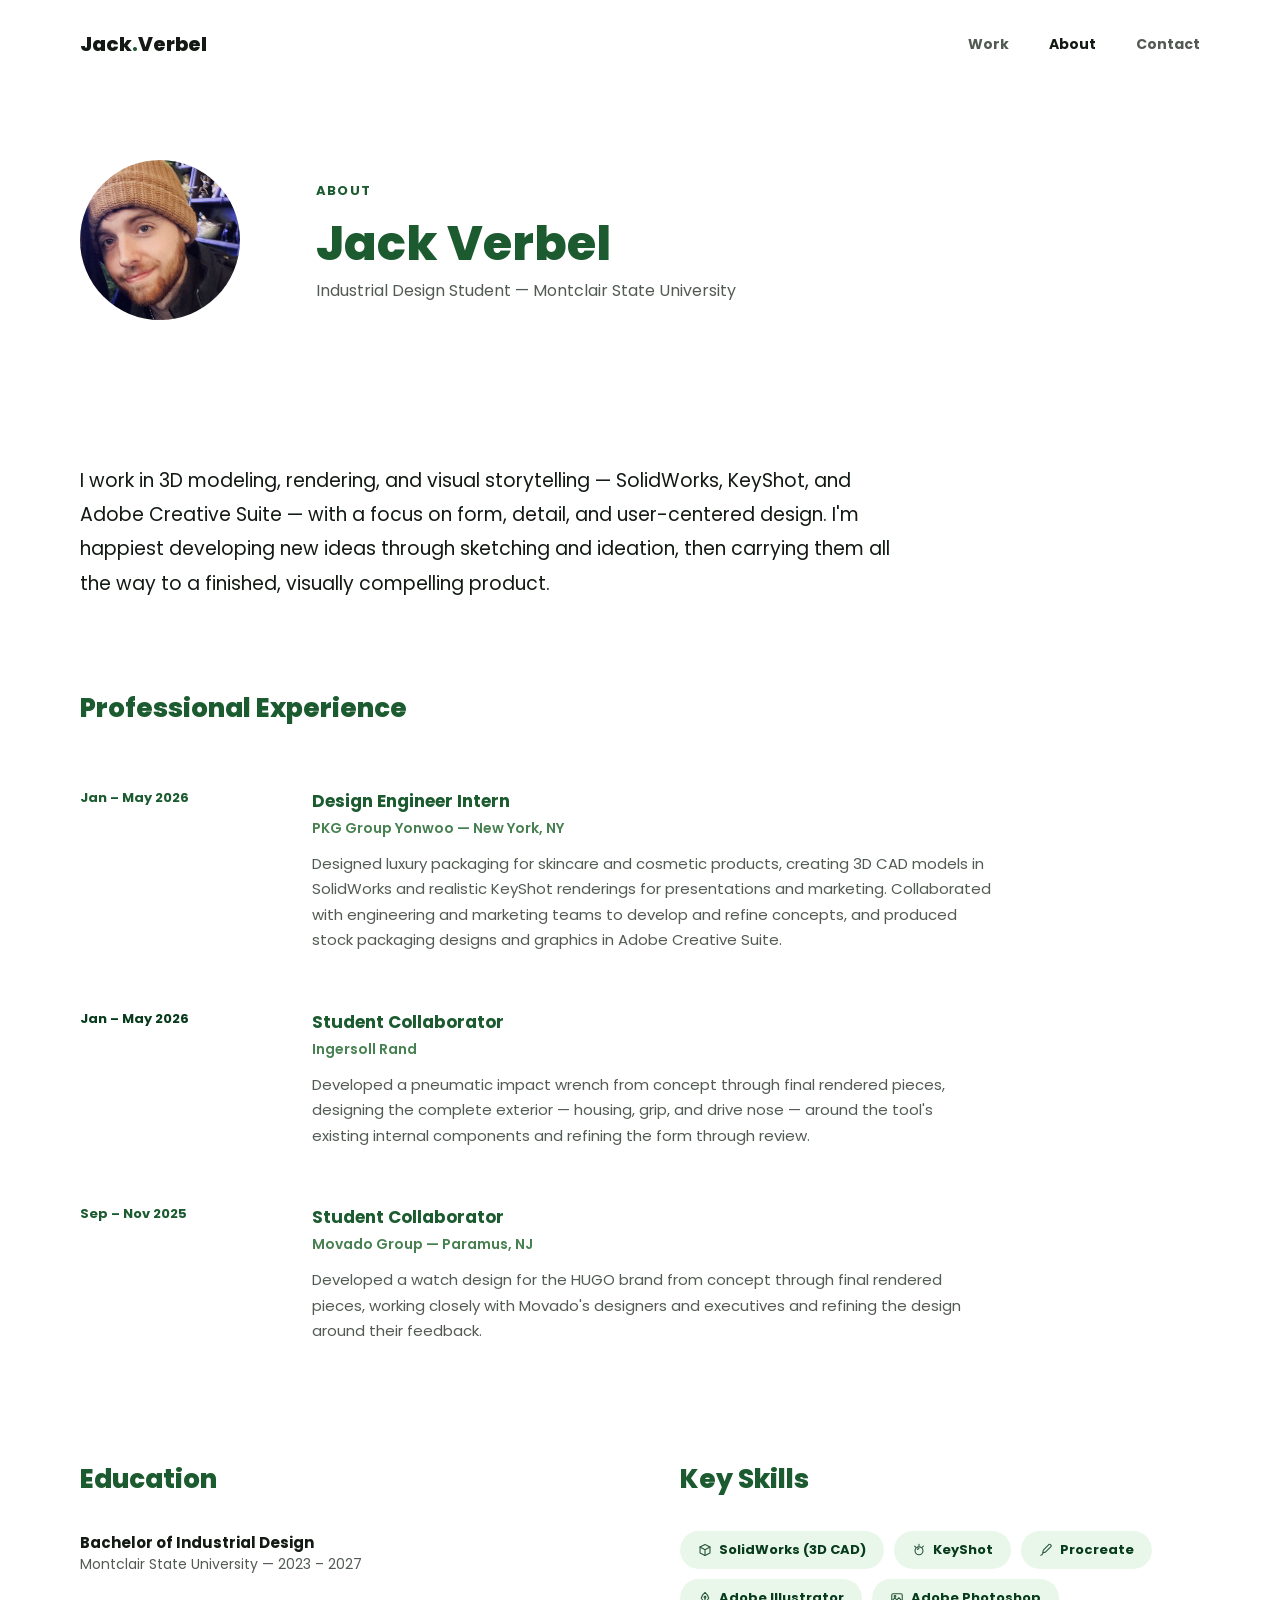
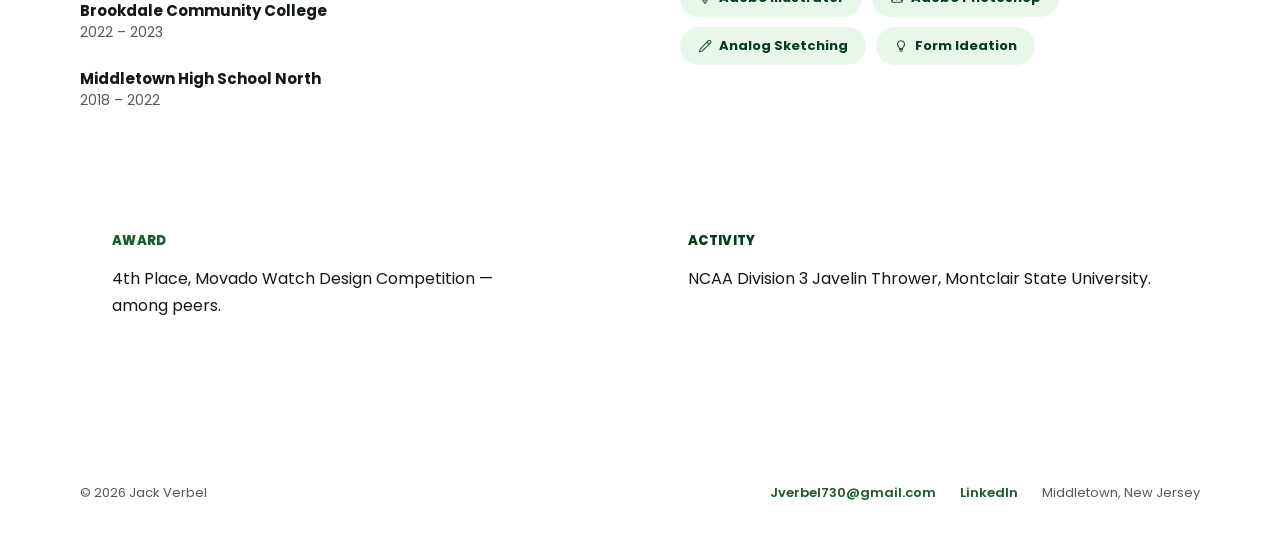
==== commit fbfa2e45: "Add files via upload" ====
--- a/about.html
+++ b/about.html
@@ -42,16 +42,6 @@
     body{ margin:0; background:var(--bg); font-family:var(--font-body); text-wrap:pretty; }
     a{ color:var(--p-main); }
     a:hover{ color:var(--p-deep); }
-    /* orbit field: wireframe planets running elliptical paths behind everything */
-    .orbits{ position:absolute; inset:0; z-index:-1; overflow:hidden; pointer-events:none; }
-    .orb{ position:absolute; color:var(--p-main); }
-    .orb > svg{ display:block; overflow:visible; }
-    .orb i{ position:absolute; left:0; top:0; display:block; }
-    .orb i svg{ width:100%; height:100%; display:block; }
-    .orb .planet{ offset-rotate:0deg; animation:orbitRun var(--t,80s) linear infinite; animation-delay:var(--dl,0s); will-change:offset-distance; }
-    @keyframes orbitRun{ from{ offset-distance:0%; } to{ offset-distance:100%; } }
-    @media (prefers-reduced-motion: reduce){ .orb .planet{ animation:none; offset-distance:18%; } }
-    @media (max-width: 640px){ .orbits{ opacity:.6; } }
     .wrap{ max-width:1280px; margin:0 auto; padding:0 80px; }
     .section-title{ font-family:var(--font-display); font-weight:800; font-size:26px; color:var(--p-main); margin:0 0 32px 0; }
     .chip{ font-family:var(--font-body); font-size:13px; font-weight:700; padding:9px 18px; border-radius:999px; background:#fff; border:1.5px solid var(--p-light); }
@@ -62,7 +52,7 @@
 </head>
 <body>
 <div style="width:100%; background:var(--bg); overflow:hidden; position:relative; isolation:isolate;">
-  <div class="orbits" aria-hidden="true"><div class="orb" style="left:27.37%;top:28.57%;width:380px;height:208px;transform:rotate(-28.3deg);opacity:0.335;"><svg width="380" height="208" viewBox="0 0 380 208" aria-hidden="true"><ellipse cx="190.0" cy="104.5" rx="189.3" ry="103.8" fill="none" stroke="currentColor" stroke-width="1.4"/></svg><i class="orb-core" style="width:49px;height:49px;margin:79px 0 0 165px;"><svg viewBox="0 0 100 100" aria-hidden="true"><g fill="none" stroke="currentColor" stroke-linecap="round" vector-effect="non-scaling-stroke"><circle cx="50" cy="50" r="20" stroke-width="3"/><circle cx="50" cy="50" r="38" stroke-width="2" stroke-dasharray="3 12"/><path d="M50 4v10M50 86v10M4 50h10M86 50h10" stroke-width="2.4"/></g></svg></i><i class="planet" style="width:61px;height:61px;offset-path:path('M 0.0,104.5 a 190.0,104.5 0 1 0 380.0,0 a 190.0,104.5 0 1 0 -380.0,0');--t:123s;--dl:-1s;"><svg viewBox="0 0 100 100" aria-hidden="true"><g fill="none" stroke="currentColor" stroke-linecap="round" vector-effect="non-scaling-stroke"><circle cx="50" cy="50" r="41" stroke-width="3"/><ellipse cx="50" cy="50" rx="15" ry="41" stroke-width="2.2"/><ellipse cx="50" cy="50" rx="31" ry="41" stroke-width="2.2"/><path d="M9 50h82" stroke-width="2.2"/><path d="M16.5 30.5h67M16.5 69.5h67" stroke-width="2"/></g></svg></i></div><div class="orb" style="left:39.11%;top:57.53%;width:460px;height:254px;transform:rotate(-26.8deg);opacity:0.306;"><svg width="460" height="254" viewBox="0 0 460 254" aria-hidden="true"><ellipse cx="230.0" cy="127.1" rx="229.3" ry="126.4" fill="none" stroke="currentColor" stroke-width="1.4" stroke-dasharray="7 11"/></svg><i class="orb-core" style="width:59px;height:59px;margin:97px 0 0 200px;"><svg viewBox="0 0 100 100" aria-hidden="true"><g fill="none" stroke="currentColor" stroke-linecap="round" vector-effect="non-scaling-stroke"><circle cx="50" cy="50" r="20" stroke-width="3"/><circle cx="50" cy="50" r="38" stroke-width="2" stroke-dasharray="3 12"/><path d="M50 4v10M50 86v10M4 50h10M86 50h10" stroke-width="2.4"/></g></svg></i><i class="planet" style="width:77px;height:77px;offset-path:path('M 0.0,127.1 a 230.0,127.1 0 1 0 460.0,0 a 230.0,127.1 0 1 0 -460.0,0');--t:111s;--dl:-100s;"><svg viewBox="0 0 100 100" aria-hidden="true"><g fill="none" stroke="currentColor" stroke-linecap="round" vector-effect="non-scaling-stroke"><circle cx="50" cy="50" r="27" stroke-width="3"/><ellipse cx="50" cy="50" rx="47" ry="14" stroke-width="2.4" transform="rotate(-24 50 50)"/><ellipse cx="50" cy="50" rx="38" ry="10" stroke-width="1.8" transform="rotate(-24 50 50)"/></g></svg></i></div><div class="orb" style="left:69.69%;top:75.58%;width:380px;height:184px;transform:rotate(8.2deg);opacity:0.314;"><svg width="380" height="184" viewBox="0 0 380 184" aria-hidden="true"><ellipse cx="190.0" cy="92.0" rx="189.3" ry="91.3" fill="none" stroke="currentColor" stroke-width="1.4" stroke-dasharray="7 11"/></svg><i class="planet" style="width:68px;height:68px;offset-path:path('M 0.0,92.0 a 190.0,92.0 0 1 0 380.0,0 a 190.0,92.0 0 1 0 -380.0,0');--t:94s;--dl:-73s;"><svg viewBox="0 0 100 100" aria-hidden="true"><g fill="none" stroke="currentColor" stroke-linecap="round" vector-effect="non-scaling-stroke"><path d="M50 10 78 26 88 58 68 86 34 88 12 62 16 28z" stroke-width="3"/><path d="M16 28 50 44 78 26M50 44v44M50 44 88 58M50 44 12 62" stroke-width="1.9"/></g></svg></i></div><div class="orb" style="left:8.40%;top:62.52%;width:460px;height:160px;transform:rotate(-1.2deg);opacity:0.331;"><svg width="460" height="160" viewBox="0 0 460 160" aria-hidden="true"><ellipse cx="230.0" cy="80.4" rx="229.3" ry="79.7" fill="none" stroke="currentColor" stroke-width="1.4"/></svg><i class="planet" style="width:86px;height:86px;offset-path:path('M 0.0,80.4 a 230.0,80.4 0 1 0 460.0,0 a 230.0,80.4 0 1 0 -460.0,0');--t:105s;--dl:-66s;"><svg viewBox="0 0 100 100" aria-hidden="true"><g fill="none" stroke="currentColor" stroke-linecap="round" vector-effect="non-scaling-stroke"><circle cx="50" cy="50" r="38" stroke-width="3.4"/><circle cx="38" cy="40" r="9" stroke-width="2.4"/><circle cx="62" cy="62" r="13" stroke-width="2.4"/></g></svg></i></div><div class="orb" style="left:44.41%;top:64.19%;width:230px;height:74px;transform:rotate(-5.0deg);opacity:0.387;"><svg width="230" height="74" viewBox="0 0 230 74" aria-hidden="true"><ellipse cx="115.0" cy="37.2" rx="114.3" ry="36.5" fill="none" stroke="currentColor" stroke-width="1.4" stroke-dasharray="7 11"/></svg><i class="planet" style="width:36px;height:36px;offset-path:path('M 0.0,37.2 a 115.0,37.2 0 1 0 230.0,0 a 115.0,37.2 0 1 0 -230.0,0');--t:120s;--dl:-36s;"><svg viewBox="0 0 100 100" aria-hidden="true"><g fill="none" stroke="currentColor" stroke-linecap="round" vector-effect="non-scaling-stroke"><circle cx="50" cy="50" r="16" stroke-width="3"/><path d="M34 50H8M66 50h26" stroke-width="2.6"/><path d="M8 34v32M92 34v32" stroke-width="2.6"/><path d="M50 34V16" stroke-width="2.2"/><circle cx="50" cy="12" r="6" stroke-width="2.2"/></g></svg></i></div><div class="orb" style="left:56.23%;top:64.80%;width:460px;height:208px;transform:rotate(-16.4deg);opacity:0.419;"><svg width="460" height="208" viewBox="0 0 460 208" aria-hidden="true"><ellipse cx="230.0" cy="104.4" rx="229.3" ry="103.7" fill="none" stroke="currentColor" stroke-width="1.4" stroke-dasharray="7 11"/></svg><i class="planet" style="width:89px;height:89px;offset-path:path('M 0.0,104.4 a 230.0,104.4 0 1 0 460.0,0 a 230.0,104.4 0 1 0 -460.0,0');--t:61s;--dl:-58s;"><svg viewBox="0 0 100 100" aria-hidden="true"><g fill="none" stroke="currentColor" stroke-linecap="round" vector-effect="non-scaling-stroke"><circle cx="50" cy="50" r="16" stroke-width="3"/><path d="M34 50H8M66 50h26" stroke-width="2.6"/><path d="M8 34v32M92 34v32" stroke-width="2.6"/><path d="M50 34V16" stroke-width="2.2"/><circle cx="50" cy="12" r="6" stroke-width="2.2"/></g></svg></i></div></div>
+  
 
 
   <div style="height:5px; background:var(--grad);"></div>
--- a/styles.css
+++ b/styles.css
@@ -274,3 +274,24 @@
 
 /* the password field keeps a shape without a rule */
 #lockpw{ background:oklch(96.2% 0.021 150) !important; border:none !important; }
+
+/* ---------- interactive globe ---------- */
+.hero-grid{ display:grid; grid-template-columns:minmax(0,1fr) 470px; gap:48px; align-items:center; }
+.globe-wrap{ position:relative; display:flex; align-items:center; justify-content:center; }
+#globe{ width:100%; max-width:470px; aspect-ratio:1/1; touch-action:none; -webkit-user-select:none; user-select:none; }
+.globe-svg{ width:100%; height:100%; display:block; overflow:visible; }
+.g-atmo{ fill:none; stroke:var(--p-soft); stroke-width:1.1; stroke-dasharray:2 9; opacity:.75; }
+.g-disc{ fill:oklch(97.6% 0.013 150); }
+.g-limb{ fill:none; stroke:var(--p-main); stroke-width:2.2; transition:stroke .2s ease; }
+.g-land path{ fill:oklch(90.5% 0.048 148); stroke:var(--p-mid); stroke-width:1.4; stroke-linejoin:round; }
+.g-wire path{ fill:none; stroke:var(--p-mid); opacity:.5; stroke-linecap:round; }
+.g-dot{ fill:var(--p-deep); }
+.g-ico path{ fill:none; stroke:var(--p-deep); stroke-width:2; stroke-linecap:round; stroke-linejoin:round; }
+.g-lead{ stroke:var(--p-deep); stroke-width:1.4; }
+.g-lab{ font-family:var(--font-body); font-size:13px; font-weight:700; fill:var(--p-deep); }
+#globe.is-grabbed .g-limb{ stroke:var(--p-deep); stroke-width:3; }
+.sr-only{ position:absolute; width:1px; height:1px; overflow:hidden; clip:rect(0 0 0 0); white-space:nowrap; }
+@media (max-width: 1000px){
+  .hero-grid{ grid-template-columns:1fr !important; gap:36px; }
+  #globe{ max-width:340px; }
+}
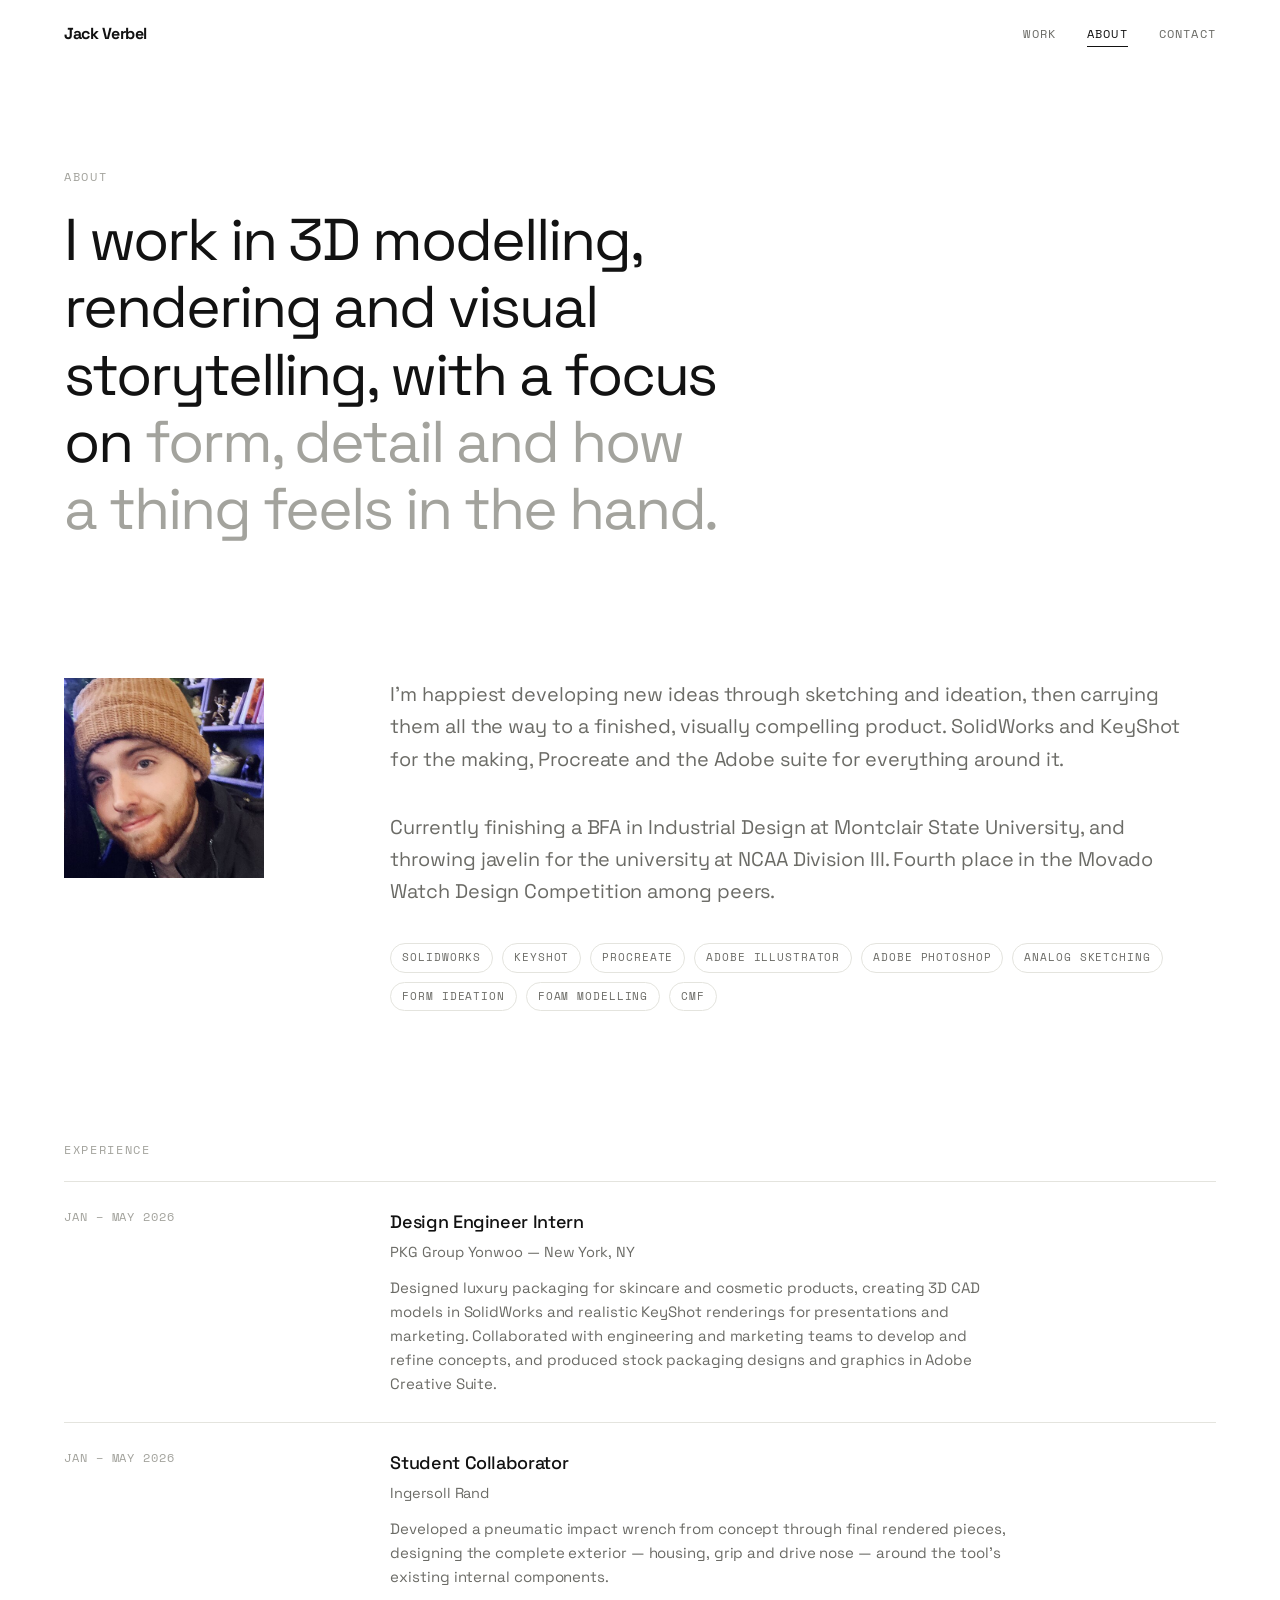
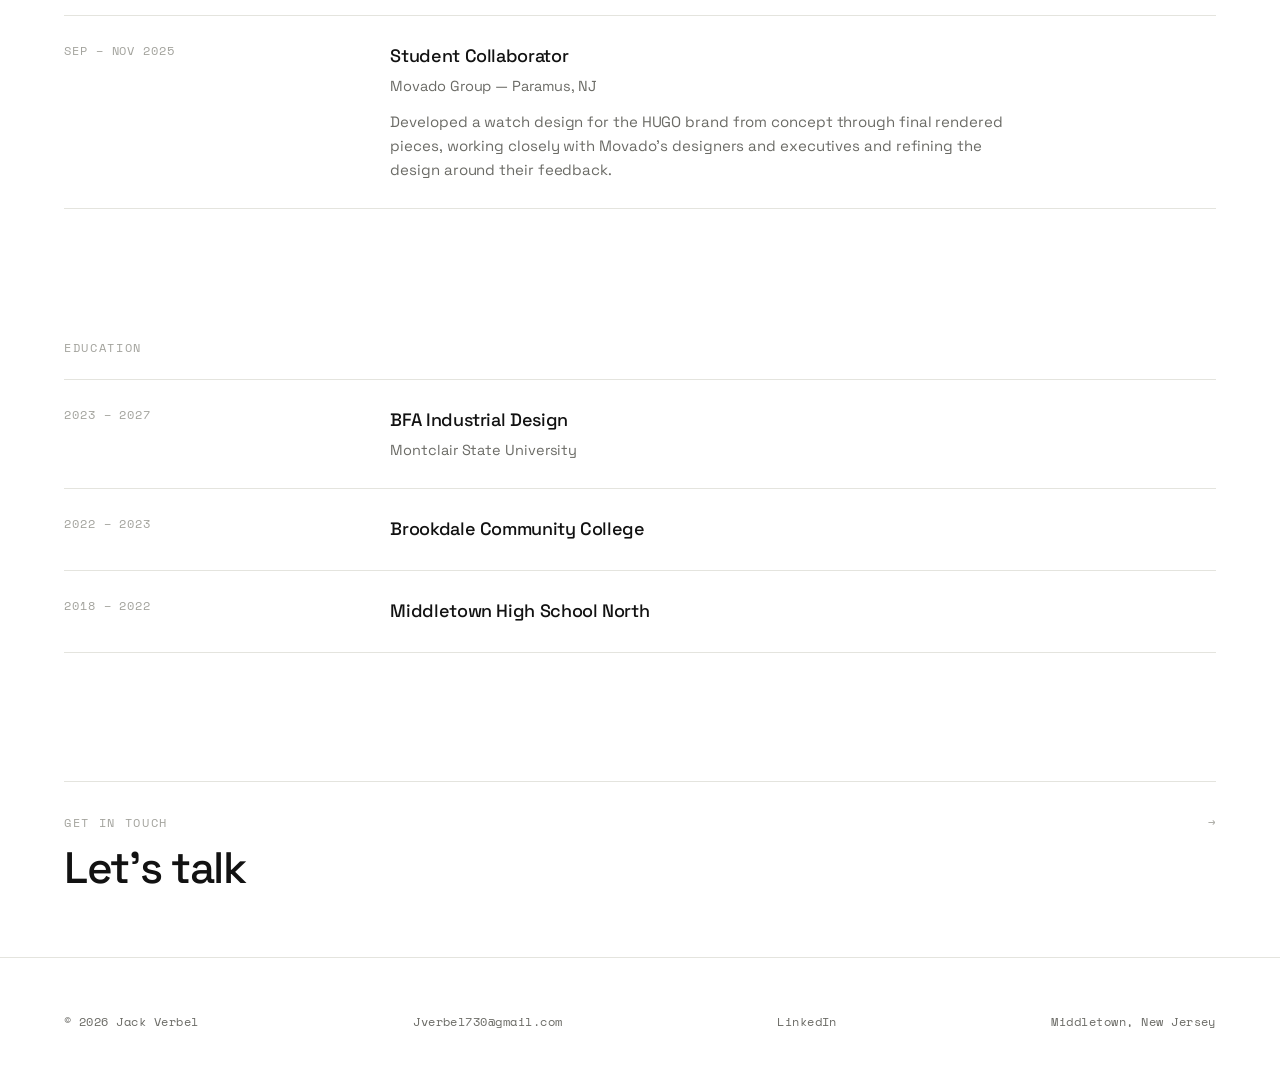
==== commit 280143ff: "Add files via upload" ====
--- a/about.html
+++ b/about.html
@@ -3,178 +3,43 @@
 <head>
 <meta charset="utf-8">
 <meta name="viewport" content="width=device-width, initial-scale=1">
-<title>About — Jack Verbel</title>
-<meta name="description" content="Industrial design student at Montclair State University. Experience, education and skills.">
+<title>About &mdash; Jack Verbel</title>
+<meta name="description" content="Industrial design student at Montclair State University, working in SolidWorks, KeyShot and the Adobe suite.">
 <meta name="author" content="Jack Verbel">
 <meta property="og:type" content="website">
-<meta property="og:title" content="About — Jack Verbel">
-<meta property="og:description" content="Industrial design student at Montclair State University. Experience, education and skills.">
-<meta property="og:image" content="/assets/w_hero.jpg">
+<meta property="og:title" content="About &mdash; Jack Verbel">
+<meta property="og:description" content="Industrial design student at Montclair State University, working in SolidWorks, KeyShot and the Adobe suite.">
+<meta property="og:image" content="/assets/jack.jpg">
 <meta name="twitter:card" content="summary_large_image">
-<link rel="icon" href="data:image/svg+xml,%3Csvg xmlns=%22http://www.w3.org/2000/svg%22 viewBox=%220 0 400 400%22%3E%3Ccircle cx=%22200%22 cy=%22200%22 r=%22190%22 fill=%22%23ffffff%22/%3E%3Ccircle cx=%22200%22 cy=%22200%22 r=%22150%22 fill=%22none%22 stroke=%22%231d4d33%22 stroke-width=%2244%22 stroke-dasharray=%22785 157%22 transform=%22rotate(-10 200 200)%22/%3E%3Ccircle cx=%22200%22 cy=%22200%22 r=%2296%22 fill=%22none%22 stroke=%22%232f7a52%22 stroke-width=%2240%22 stroke-dasharray=%22502 100%22 transform=%22rotate(55 200 200)%22/%3E%3Ccircle cx=%22200%22 cy=%22200%22 r=%2226%22 fill=%22%23143d28%22/%3E%3C/svg%3E">
+<link rel="icon" href="data:image/svg+xml,%3Csvg xmlns='http://www.w3.org/2000/svg' viewBox='0 0 32 32'%3E%3Crect width='32' height='32' fill='%23121212'/%3E%3Ctext x='16' y='22' font-family='Helvetica,Arial,sans-serif' font-size='15' font-weight='bold' fill='%23ffffff' text-anchor='middle'%3EJV%3C/text%3E%3C/svg%3E">
 <link rel="preconnect" href="https://fonts.googleapis.com">
 <link rel="preconnect" href="https://fonts.gstatic.com" crossorigin>
-<link rel="stylesheet" href="https://fonts.googleapis.com/css2?family=Poppins:wght@400;500;600;700;800&display=swap">
-<style>
-:root{
-      /* forest green on white */
-      --bg: oklch(100% 0 0);
-      --surface: oklch(100% 0 0);
-      --panel: oklch(100% 0 0);
-      --border: oklch(88% 0.014 150);
-      --text: oklch(21% 0.016 150);
-      --text-muted: oklch(46% 0.017 150);
-      --p-deep: oklch(31% 0.075 152);
-      --p-main: oklch(42% 0.098 150);
-      --p-mid: oklch(55% 0.095 148);
-      --p-soft: oklch(72% 0.075 146);
-      --p-light: oklch(89% 0.042 145);
-      --plate: oklch(100% 0 0);
-      --plate-ink: oklch(21% 0.016 150);
-      --plate-edge: oklch(88% 0.014 150);
-      --mote: oklch(58% 0.095 148);
-      --btn-ink: oklch(99% 0 0);
-      --grad: linear-gradient(90deg, var(--p-deep), var(--p-main), var(--p-mid), var(--p-soft));
-      --font-display: 'Poppins', sans-serif;
-      --font-body: 'Poppins', sans-serif;
-    }
-    *{ box-sizing:border-box; }
-    body{ margin:0; background:var(--bg); font-family:var(--font-body); text-wrap:pretty; }
-    a{ color:var(--p-main); }
-    a:hover{ color:var(--p-deep); }
-    .wrap{ max-width:1280px; margin:0 auto; padding:0 80px; }
-    .section-title{ font-family:var(--font-display); font-weight:800; font-size:26px; color:var(--p-main); margin:0 0 32px 0; }
-    .chip{ font-family:var(--font-body); font-size:13px; font-weight:700; padding:9px 18px; border-radius:999px; background:#fff; border:1.5px solid var(--p-light); }
-    .row{ display:grid; grid-template-columns:200px 1fr; gap:32px; padding:28px 0; border-bottom:1px solid var(--border); }
-    .card{ background:var(--panel); border:1px solid var(--border); border-radius:20px; }
-</style>
+<link rel="stylesheet" href="https://fonts.googleapis.com/css2?family=Space+Grotesk:wght@300;400;500;700&family=Space+Mono:wght@400;700&display=swap">
 <link rel="stylesheet" href="/styles.css">
 </head>
 <body>
-<div style="width:100%; background:var(--bg); overflow:hidden; position:relative; isolation:isolate;">
-  
-
-
-  <div style="height:5px; background:var(--grad);"></div>
-
-  <nav style="display:flex; align-items:center; justify-content:space-between; padding:0 80px; height:88px; border-bottom:1px solid var(--border);">
-    <a href="/" style="font-family:var(--font-display); font-weight:800; font-size:20px; color:var(--text); text-decoration:none;">Jack<span style="color:var(--p-main);">.</span>Verbel</a>
-    <div style="display:flex; align-items:center; gap:40px;">
-      <a href="/" style="font-family:var(--font-body); font-weight:700; font-size:14px; text-decoration:none; color:var(--text-muted); border-bottom:3px solid transparent; padding-bottom:28px;">Work</a>
-      <a href="/about" style="font-family:var(--font-body); font-weight:700; font-size:14px; text-decoration:none; color:var(--text); border-bottom:3px solid var(--p-main); padding-bottom:28px;">About</a>
-      <a href="/contact" style="font-family:var(--font-body); font-weight:700; font-size:14px; text-decoration:none; color:var(--text-muted); border-bottom:3px solid transparent; padding-bottom:28px;">Contact</a>
-    </div>
-  </nav>
-
-  <section style="background:transparent; padding:72px 0 64px 0;">
-    <div class="wrap" style="display:grid; grid-template-columns:180px 1fr; gap:56px; align-items:center;">
-      <div style="width:160px; height:160px; border-radius:50%; overflow:hidden; border:3px solid var(--p-light); flex-shrink:0;">
-        <img src="/assets/jack.jpg" alt="Jack Verbel" style="width:100%; height:100%; object-fit:cover; display:block;">
-      </div>
-      <div>
-        <span style="font-family:var(--font-body); font-size:13px; font-weight:700; letter-spacing:1.2px; color:var(--p-main); text-transform:uppercase;">About</span>
-        <div><span class="write"><h1 class="write-ink" style="font-family:var(--font-display); font-weight:800; font-size:48px; line-height:1.1; color:var(--p-main); margin:16px 0 8px 0;">Jack Verbel</h1><span class="write-pen" aria-hidden="true"><svg viewBox="0 0 24 24" fill="none" stroke="currentColor" stroke-width="1.9" stroke-linecap="round" stroke-linejoin="round"><path d="M17.5 3.2a2.6 2.6 0 0 1 3.7 3.7L7.6 20.5 2.6 22l1.5-5z"/><path d="M15.4 5.3 19 8.9"/></svg></span></span>
-        <p style="font-family:var(--font-body); font-size:16px; color:var(--text-muted); margin:0;" data-pop="cap">Industrial Design Student &mdash; Montclair State University</p>
-      </div>
-    </div>
-  </section>
-
-  <section class="wrap" style="padding:80px 0 0 0;">
-    <p style="font-family:var(--font-body); font-size:19px; line-height:1.8; color:var(--text); max-width:820px; margin:0;">
-      I work in 3D modeling, rendering, and visual storytelling &mdash; SolidWorks, KeyShot, and Adobe Creative Suite &mdash; with a focus on form, detail, and user-centered design. I'm happiest developing new ideas through sketching and ideation, then carrying them all the way to a finished, visually compelling product.
-    </p>
-  </section>
-
-  <section class="wrap" style="padding:88px 0 0 0;">
-    <h2 class="section-title" data-pop="gear">Professional Experience</h2>
-
-    <div class="row">
-      <div>
-        <div style="font-family:var(--font-body); font-size:13px; font-weight:700; color:var(--p-main);">Jan &ndash; May 2026</div>
-      </div>
-      <div>
-        <h3 style="font-family:var(--font-display); font-weight:700; font-size:17px; color:var(--p-main); margin:0 0 4px 0;">Design Engineer Intern</h3>
-        <div style="font-family:var(--font-body); font-size:14px; color:var(--p-mid); margin-bottom:12px; font-weight:600;" data-pop="box">PKG Group Yonwoo &mdash; New York, NY</div>
-        <p style="font-family:var(--font-body); font-size:15px; line-height:1.7; color:var(--text-muted); margin:0; max-width:680px;">Designed luxury packaging for skincare and cosmetic products, creating 3D CAD models in SolidWorks and realistic KeyShot renderings for presentations and marketing. Collaborated with engineering and marketing teams to develop and refine concepts, and produced stock packaging designs and graphics in Adobe Creative Suite.</p>
-      </div>
-    </div>
-
-    <div class="row">
-      <div>
-        <div style="font-family:var(--font-body); font-size:13px; font-weight:700; color:var(--p-deep);">Jan &ndash; May 2026</div>
-      </div>
-      <div>
-        <h3 style="font-family:var(--font-display); font-weight:700; font-size:17px; color:var(--p-main); margin:0 0 4px 0;">Student Collaborator</h3>
-        <div style="font-family:var(--font-body); font-size:14px; color:var(--p-mid); margin-bottom:12px; font-weight:600;" data-pop="wrench">Ingersoll Rand</div>
-        <p style="font-family:var(--font-body); font-size:15px; line-height:1.7; color:var(--text-muted); margin:0; max-width:680px;">Developed a pneumatic impact wrench from concept through final rendered pieces, designing the complete exterior &mdash; housing, grip, and drive nose &mdash; around the tool's existing internal components and refining the form through review.</p>
-      </div>
-    </div>
-
-    <div class="row" style="border-bottom:none;">
-      <div>
-        <div style="font-family:var(--font-body); font-size:13px; font-weight:700; color:var(--p-main);">Sep &ndash; Nov 2025</div>
-      </div>
-      <div>
-        <h3 style="font-family:var(--font-display); font-weight:700; font-size:17px; color:var(--p-main); margin:0 0 4px 0;">Student Collaborator</h3>
-        <div style="font-family:var(--font-body); font-size:14px; color:var(--p-mid); margin-bottom:12px; font-weight:600;" data-pop="watch">Movado Group &mdash; Paramus, NJ</div>
-        <p style="font-family:var(--font-body); font-size:15px; line-height:1.7; color:var(--text-muted); margin:0; max-width:680px;">Developed a watch design for the HUGO brand from concept through final rendered pieces, working closely with Movado's designers and executives and refining the design around their feedback.</p>
-      </div>
-    </div>
-  </section>
-
-  <section class="wrap" style="padding:88px 0 0 0; display:grid; grid-template-columns:1fr 1fr; gap:80px;">
-    <div>
-      <h2 class="section-title" data-pop="cap">Education</h2>
-      <div style="display:flex; flex-direction:column; gap:24px;">
-        <div>
-          <div style="font-family:var(--font-display); font-weight:700; font-size:15px; color:var(--text);">Bachelor of Industrial Design</div>
-          <div style="font-family:var(--font-body); font-size:14px; color:var(--text-muted);">Montclair State University &mdash; 2023 &ndash; 2027</div>
-        </div>
-        <div>
-          <div style="font-family:var(--font-display); font-weight:700; font-size:15px; color:var(--text);">Brookdale Community College</div>
-          <div style="font-family:var(--font-body); font-size:14px; color:var(--text-muted);">2022 &ndash; 2023</div>
-        </div>
-        <div>
-          <div style="font-family:var(--font-display); font-weight:700; font-size:15px; color:var(--text);">Middletown High School North</div>
-          <div style="font-family:var(--font-body); font-size:14px; color:var(--text-muted);">2018 &ndash; 2022</div>
-        </div>
-      </div>
-    </div>
-    <div>
-      <h2 class="section-title" data-pop="cube">Key Skills</h2>
-      <div style="display:flex; flex-wrap:wrap; gap:10px;">
-        <span class="chip" style="border-color:var(--p-deep); color:var(--p-deep);" data-pop="cube"><svg viewBox="0 0 24 24" fill="none" stroke="currentColor" stroke-width="1.9" stroke-linecap="round" stroke-linejoin="round" aria-hidden="true"><path d="M12 2.6 20.5 7v10L12 21.4 3.5 17V7z"/><path d="M3.5 7 12 11.6 20.5 7M12 11.6v9.8"/></svg><span>SolidWorks (3D CAD)</span></span>
-        <span class="chip" style="border-color:var(--p-main); color:var(--p-main);" data-pop="gear"><svg viewBox="0 0 24 24" fill="none" stroke="currentColor" stroke-width="1.9" stroke-linecap="round" stroke-linejoin="round" aria-hidden="true"><circle cx="12" cy="13.4" r="6.8"/><path d="M9.2 10.9a3.9 3.9 0 0 1 2.5-1.2"/><path d="M12 2.4v2.2M19.4 5.4l-1.6 1.6M4.6 5.4l1.6 1.6"/></svg><span>KeyShot</span></span>
-        <span class="chip" style="border-color:var(--p-mid); color:var(--p-main);" data-pop="pencil"><svg viewBox="0 0 24 24" fill="none" stroke="currentColor" stroke-width="1.9" stroke-linecap="round" stroke-linejoin="round" aria-hidden="true"><path d="M16.8 2.7a2.6 2.6 0 0 1 3.6 3.6l-9.4 9.4-4.5.9.9-4.5z"/><path d="M3.1 21c1.7-.5 2.9-1.6 3.5-3.3"/></svg><span>Procreate</span></span>
-        <span class="chip" style="border-color:var(--p-soft); color:var(--p-deep);" data-pop="pencil"><svg viewBox="0 0 24 24" fill="none" stroke="currentColor" stroke-width="1.9" stroke-linecap="round" stroke-linejoin="round" aria-hidden="true"><path d="M12 2.5c3.5 3.2 5.7 6.4 6.5 9.6L12 21.5 5.5 12.1C6.3 8.9 8.5 5.7 12 2.5z"/><path d="M12 12.6v4.2"/><circle cx="12" cy="10.5" r="1.5"/></svg><span>Adobe Illustrator</span></span>
-        <span class="chip" style="border-color:var(--p-main); color:var(--p-deep);" data-pop="pencil"><svg viewBox="0 0 24 24" fill="none" stroke="currentColor" stroke-width="1.9" stroke-linecap="round" stroke-linejoin="round" aria-hidden="true"><rect x="3" y="4.6" width="18" height="14.8" rx="2.4"/><path d="m3.6 16.4 4.6-4.6 3.4 3.4 3.6-3.6 5.2 5.2"/><circle cx="8.6" cy="9.4" r="1.4"/></svg><span>Adobe Photoshop</span></span>
-        <span class="chip" style="border-color:var(--p-deep); color:var(--p-main);" data-pop="pencil"><svg viewBox="0 0 24 24" fill="none" stroke="currentColor" stroke-width="1.9" stroke-linecap="round" stroke-linejoin="round" aria-hidden="true"><path d="M17.5 3.2a2.6 2.6 0 0 1 3.7 3.7L7.6 20.5 2.6 22l1.5-5z"/><path d="M15.4 5.3 19 8.9"/></svg><span>Analog Sketching</span></span>
-        <span class="chip" style="border-color:var(--p-mid); color:var(--p-deep);" data-pop="bulb"><svg viewBox="0 0 24 24" fill="none" stroke="currentColor" stroke-width="1.9" stroke-linecap="round" stroke-linejoin="round" aria-hidden="true"><path d="M9.4 18.2h5.2M10.4 21h3.2"/><path d="M12 3a6 6 0 0 0-3.5 10.9c.6.4.9 1.1.9 1.8v.5h5.2v-.5c0-.7.3-1.4.9-1.8A6 6 0 0 0 12 3z"/></svg><span>Form Ideation</span></span>
-      </div>
-    </div>
-  </section>
-
-  <section class="wrap" style="padding:88px 0 100px 0; display:grid; grid-template-columns:1fr 1fr; gap:32px;">
-    <div class="card" style="padding:32px;">
-      <div style="font-family:var(--font-display); font-weight:800; font-size:13px; letter-spacing:0.3px; color:var(--p-main); text-transform:uppercase; margin-bottom:14px;" data-pop="trophy">Award</div>
-      <p style="font-family:var(--font-body); font-size:16px; line-height:1.7; color:var(--text); margin:0;" data-pop="trophy">4th Place, Movado Watch Design Competition &mdash; among peers.</p>
-    </div>
-    <div class="card" style="padding:32px;">
-      <div style="font-family:var(--font-display); font-weight:800; font-size:13px; letter-spacing:0.3px; color:var(--p-deep); text-transform:uppercase; margin-bottom:14px;" data-pop="javelin">Activity</div>
-      <p style="font-family:var(--font-body); font-size:16px; line-height:1.7; color:var(--text); margin:0;" data-pop="javelin">NCAA Division 3 Javelin Thrower, Montclair State University.</p>
-    </div>
-  </section>
-
-  <footer style="border-top:1px solid var(--border); padding:32px 80px; display:flex; align-items:center; justify-content:space-between; font-family:var(--font-body); font-size:13px; color:var(--text-muted);">
-    <div>&copy; 2026 Jack Verbel</div>
-    <div style="display:flex; gap:24px; align-items:center;">
-      <a href="mailto:Jverbel730@gmail.com" style="color:var(--p-main); text-decoration:none; font-weight:600;" data-pop="mail">Jverbel730@gmail.com</a>
-      <a href="https://www.linkedin.com/in/jack-verbel-5a95a12a8/" target="_blank" rel="noopener" style="color:var(--p-main); text-decoration:none; font-weight:600;" data-pop="linkedin">LinkedIn</a>
-      <span data-pop="pin">Middletown, New Jersey</span>
-    </div>
-  </footer>
-
-</div>
-<script src="/pops.js" defer></script>
+<header class="nav">
+  <a class="nav-name" href="/">Jack Verbel</a>
+  <nav class="nav-links" aria-label="Primary"><a href="/">Work</a><a href="/about" aria-current="page">About</a><a href="/contact">Contact</a></nav>
+</header>
+<main>
+<section class="intro"><div class="wrap"><p class="eyebrow">About</p><h1 class="intro-statement" style="margin-top:20px;">I work in 3D modelling, rendering and visual storytelling, with a focus on <em>form, detail and how a thing feels in the hand.</em></h1></div></section>
+<section class="beat-tight"><div class="wrap"><div class="beat-head" data-rv><div><figure style="max-width:200px;"><img src="/assets/jack.jpg" alt="Jack Verbel" loading="lazy"></figure></div><div class="stack"><p class="lede measure">I&rsquo;m happiest developing new ideas through sketching and ideation, then carrying them all the way to a finished, visually compelling product. SolidWorks and KeyShot for the making, Procreate and the Adobe suite for everything around it.</p><p class="lede measure">Currently finishing a BFA in Industrial Design at Montclair State University, and throwing javelin for the university at NCAA Division III. Fourth place in the Movado Watch Design Competition among peers.</p><div class="skills"><span class="tag">SolidWorks</span><span class="tag">KeyShot</span><span class="tag">Procreate</span><span class="tag">Adobe Illustrator</span><span class="tag">Adobe Photoshop</span><span class="tag">Analog Sketching</span><span class="tag">Form Ideation</span><span class="tag">Foam Modelling</span><span class="tag">CMF</span></div></div></div></div></section>
+<section class="beat-tight"><div class="wrap"><p class="eyebrow" style="margin-bottom:22px;">Experience</p><div class="entry" data-rv><span class="when">Jan &ndash; May 2026</span><div><p class="what">Design Engineer Intern</p><p class="where">PKG Group Yonwoo &mdash; New York, NY</p><p class="detail">Designed luxury packaging for skincare and cosmetic products, creating 3D CAD models in SolidWorks and realistic KeyShot renderings for presentations and marketing. Collaborated with engineering and marketing teams to develop and refine concepts, and produced stock packaging designs and graphics in Adobe Creative Suite.</p></div></div><div class="entry" data-rv><span class="when">Jan &ndash; May 2026</span><div><p class="what">Student Collaborator</p><p class="where">Ingersoll Rand</p><p class="detail">Developed a pneumatic impact wrench from concept through final rendered pieces, designing the complete exterior &mdash; housing, grip and drive nose &mdash; around the tool&rsquo;s existing internal components.</p></div></div><div class="entry" data-rv><span class="when">Sep &ndash; Nov 2025</span><div><p class="what">Student Collaborator</p><p class="where">Movado Group &mdash; Paramus, NJ</p><p class="detail">Developed a watch design for the HUGO brand from concept through final rendered pieces, working closely with Movado&rsquo;s designers and executives and refining the design around their feedback.</p></div></div></div></section>
+<section class="beat-tight"><div class="wrap"><p class="eyebrow" style="margin-bottom:22px;">Education</p><div class="entry" data-rv><span class="when">2023 &ndash; 2027</span><div><p class="what">BFA Industrial Design</p><p class="where">Montclair State University</p></div></div><div class="entry" data-rv><span class="when">2022 &ndash; 2023</span><div><p class="what">Brookdale Community College</p></div></div><div class="entry" data-rv><span class="when">2018 &ndash; 2022</span><div><p class="what">Middletown High School North</p></div></div></div></section>
+<section class="beat-tight"><div class="wrap">
+  <a class="pager" href="/contact" data-rv>
+    <span><span class="eyebrow">Get in touch</span><span class="h2" style="display:block;margin-top:10px;">Let&rsquo;s talk</span></span>
+    <span class="num">&rarr;</span>
+  </a>
+</div></section>
+</main>
+<footer class="foot">
+  <span>&copy; 2026 Jack Verbel</span>
+  <span><a href="mailto:Jverbel730@gmail.com">Jverbel730@gmail.com</a></span>
+  <span><a href="https://www.linkedin.com/in/jack-verbel-5a95a12a8/" target="_blank" rel="noopener">LinkedIn</a></span>
+  <span>Middletown, New Jersey</span>
+</footer>
+<script src="/site.js" defer></script>
 </body>
 </html>
--- a/styles.css
+++ b/styles.css
@@ -1,297 +1,429 @@
-/* Jack Verbel — portfolio
-   Shared behaviour + responsive rules.
-   The page layout lives in each HTML file; these rules adapt it to small screens. */
-
-html { scroll-behavior: smooth; }
-img, video { max-width: 100%; }
-a { transition: color .15s ease; }
-.btn { transition: transform .15s ease, filter .15s ease; }
-a:hover .btn { transform: translateY(-1px); filter: brightness(1.06); }
-.card img { transition: transform .35s ease; }
-
-/* ---------- tablet ---------- */
-@media (max-width: 1000px) {
-  .wrap { padding-left: 32px !important; padding-right: 32px !important; }
-
-  nav { height: auto !important; padding: 16px 32px !important; flex-wrap: wrap; gap: 14px; }
-  nav a { padding-bottom: 6px !important; }
-
-  footer { padding: 26px 32px !important; flex-direction: column; align-items: flex-start !important; gap: 10px; }
-
-  /* every multi-column grid becomes a single column — inline styles
-     and the class-based ones (.row on About, .feat on the wrench page) */
-  [style*="grid-template-columns"],
-  .row,
-  .feat { grid-template-columns: 1fr !important; }
-  /* except the short lists, which stay two-up */
-  .steps-row { grid-template-columns: repeat(2, minmax(0,1fr)) !important; }
-
-  .logolock { gap: 20px !important; }
-  .feat { gap: 26px !important; }
-  .row { gap: 8px !important; padding: 22px 0 !important; }
-
-  h1 { font-size: clamp(34px, 8vw, 56px) !important; line-height: 1.08 !important; }
-  h2 { font-size: clamp(24px, 5.5vw, 32px) !important; }
-  h3 { font-size: clamp(19px, 4.5vw, 22px) !important; }
-}
-
-/* ---------- phone ---------- */
-@media (max-width: 640px) {
-  .wrap { padding-left: 20px !important; padding-right: 20px !important; }
-  nav { padding: 14px 20px !important; }
-  nav div:last-child { gap: 20px !important; }
-  footer { padding: 22px 20px !important; }
-
-  section { padding-top: 44px !important; padding-bottom: 44px !important; }
-  .steps-row { grid-template-columns: 1fr !important; }
-
-  /* the logo mark sits above the name */
-  .logolock { flex-direction: column; align-items: flex-start !important; gap: 14px !important; }
-  .logolock > svg { width: 76px !important; height: 76px !important; }
-}
-
-/* respect a reduced-motion preference */
-@media (prefers-reduced-motion: reduce) {
-  .pfield i { animation: none !important; }
-  html { scroll-behavior: auto; }
-}
-
-/* project cards */
-.card{ transition:transform .25s ease, box-shadow .25s ease; }
-.card:hover{ transform:translateY(-5px); box-shadow:0 20px 44px rgba(0,0,0,0.08); }
-@media (prefers-reduced-motion: reduce){ .card{ transition:none; } .card:hover{ transform:none; } }
-
-/* hover pops — small themed icons that drift out of a label */
-.pop{
-  position:absolute; z-index:60; width:19px; height:19px;
-  margin:-9px 0 0 -9px; pointer-events:none; opacity:0;
-  color:var(--p-main);
-  animation:popOut .8s cubic-bezier(.22,.9,.3,1) forwards;
-}
-.pop.pop-deep{ color:var(--p-deep); width:22px; height:22px; margin:-11px 0 0 -11px; }
-.pop svg{ width:100%; height:100%; display:block; }
-@keyframes popOut{
-  0%   { opacity:0; transform:translate(0,0) scale(.35) rotate(0deg); }
-  22%  { opacity:1; transform:translate(calc(var(--dx) * .34), calc(var(--dy) * .42)) scale(1.06) rotate(calc(var(--rot) * .4)); }
-  100% { opacity:0; transform:translate(var(--dx), var(--dy)) scale(.8) rotate(var(--rot)); }
-}
-[data-pop]{ cursor:default; }
-a[data-pop], [data-pop] a{ cursor:pointer; }
-@media (prefers-reduced-motion: reduce){ .pop{ display:none !important; } }
-
-/* About page — the name is written in by a pencil, then stays */
-.write{ position:relative; display:inline-block; }
-.write-ink{ animation:writeInk 1.45s .35s cubic-bezier(.35,0,.25,1) both; }
-@keyframes writeInk{
-  from{ clip-path:inset(0 100% -25% 0); }
-  to  { clip-path:inset(0 -8% -25% 0); }
-}
-.write-pen{
-  position:absolute; left:0; bottom:11px; width:36px; height:36px;
-  margin-left:-8px; color:var(--p-main); pointer-events:none;
-  animation:penTravel 1.45s .35s cubic-bezier(.35,0,.25,1) both,
-            penNib .21s .35s ease-in-out 7 both,
-            penLift .45s 1.78s ease-out both;
-}
-.write-pen svg{ width:100%; height:100%; display:block; }
-@keyframes penTravel{ from{ left:0; } to{ left:100%; } }
-@keyframes penNib{ 0%,100%{ transform:translateY(0) rotate(0deg); } 50%{ transform:translateY(-2.5px) rotate(-3.5deg); } }
-@keyframes penLift{ from{ opacity:1; } to{ opacity:0; } }
+/* ============================================================
+   Jack Verbel — portfolio
+   Editorial gallery system.
+
+   Built against how these portfolios are actually read: a reviewer
+   gives 2–5 minutes and scans headline + image before any body copy.
+   So the system is weighted toward exactly three things —
+
+     · one idea per screen, with a lot of air between beats
+     · imagery either full-bleed or on a strict column, never in between
+     · type doing the hierarchy, colour doing none of it
+
+   The page is achromatic on purpose. Both projects are red-accented
+   products; if the site stays neutral, the work supplies all the colour.
+   ============================================================ */
+
+/* ---------- tokens ---------- */
+:root{
+  --page:   #ffffff;
+  --plate:  #f1f1ed;   /* grey spacer bands between full-bleed beats */
+  --ink:    #121212;
+  --ink-2:  #6b6b66;   /* captions, secondary copy */
+  --ink-3:  #a3a39d;   /* numerals, quiet meta */
+  --line:   #e4e4de;
+
+  --sans: 'Space Grotesk', -apple-system, BlinkMacSystemFont, 'Segoe UI', Helvetica, Arial, sans-serif;
+  --mono: 'Space Mono', ui-monospace, SFMono-Regular, Menlo, monospace;
+
+  --gut:  clamp(20px, 5vw, 88px);   /* page gutter */
+  --max:  1440px;
+
+  /* vertical rhythm: beats are far apart, elements inside a beat are close */
+  --beat: clamp(88px, 13vh, 168px);
+  --step: clamp(26px, 4vh, 52px);
+}
+
+*, *::before, *::after{ box-sizing:border-box; }
+
+html{ -webkit-text-size-adjust:100%; }
+
+body{
+  margin:0;
+  background:var(--page);
+  color:var(--ink);
+  font-family:var(--sans);
+  font-weight:400;
+  font-size:17px;
+  line-height:1.6;
+  letter-spacing:-0.005em;
+  -webkit-font-smoothing:antialiased;
+  text-rendering:optimizeLegibility;
+  overflow-x:hidden;
+}
+
+img, video{ max-width:100%; display:block; }
+
+a{ color:inherit; text-decoration:none; }
+
+::selection{ background:var(--ink); color:var(--page); }
+
+/* ---------- layout ---------- */
+.wrap{ max-width:var(--max); margin:0 auto; padding-inline:var(--gut); }
+
+/* a narrower measure for anything that has to be read as prose */
+.measure{ max-width:62ch; }
+.measure-tight{ max-width:48ch; }
+
+.bleed{ width:100%; }
+.bleed img, .bleed video{ width:100%; height:auto; }
+
+.beat{ padding-block:var(--beat); }
+.beat-tight{ padding-block:calc(var(--beat) * 0.55); }
+.band{ background:var(--plate); }
+
+/* Doubled class on purpose. At plain .stack specificity this loses to the
+   later `.lede{margin:0}` rule and every stacked paragraph collapses together
+   -- which is exactly what happened on the About page. */
+.stack.stack > * + *{ margin-top:var(--step); }
+
+.cols-2{ display:grid; grid-template-columns:repeat(2, minmax(0,1fr)); gap:clamp(18px,3vw,40px); }
+.cols-3{ display:grid; grid-template-columns:repeat(3, minmax(0,1fr)); gap:clamp(16px,2.4vw,32px); }
+.cols-4{ display:grid; grid-template-columns:repeat(4, minmax(0,1fr)); gap:clamp(14px,2vw,26px); }
+
+/* the standard beat head: mono eyebrow on the left, prose on the right */
+.beat-head{
+  display:grid;
+  grid-template-columns:minmax(120px, 1fr) minmax(0, 3fr);
+  gap:clamp(20px,4vw,64px);
+  align-items:start;
+}
+
+/* ---------- type ---------- */
+.eyebrow{
+  font-family:var(--mono);
+  font-size:12px;
+  font-weight:400;
+  letter-spacing:0.14em;
+  text-transform:uppercase;
+  color:var(--ink-3);
+  margin:0;
+}
+
+.display{
+  font-family:var(--sans);
+  font-weight:500;
+  font-size:clamp(34px, 6.4vw, 82px);
+  line-height:1.02;
+  letter-spacing:-0.035em;
+  margin:0;
+  text-wrap:balance;
+}
+
+.h1{
+  font-weight:500;
+  font-size:clamp(38px, 7.6vw, 104px);
+  line-height:0.96;
+  letter-spacing:-0.04em;
+  margin:0;
+  text-wrap:balance;
+}
+
+.h2{
+  font-weight:500;
+  font-size:clamp(26px, 3.5vw, 44px);
+  line-height:1.08;
+  letter-spacing:-0.03em;
+  margin:0;
+  text-wrap:balance;
+}
+
+.h3{
+  font-weight:500;
+  font-size:clamp(19px, 1.7vw, 23px);
+  line-height:1.25;
+  letter-spacing:-0.02em;
+  margin:0;
+}
+
+.lede{
+  font-size:clamp(17px, 1.55vw, 21px);
+  line-height:1.62;
+  color:var(--ink-2);
+  margin:0;
+  text-wrap:pretty;
+}
+
+p{ margin:0; text-wrap:pretty; }
+p + p{ margin-top:1em; }
+
+.cap{
+  font-family:var(--mono);
+  font-size:11.5px;
+  line-height:1.55;
+  letter-spacing:0.02em;
+  color:var(--ink-2);
+  margin:12px 0 0 0;
+}
+
+.num{
+  font-family:var(--mono);
+  font-size:12px;
+  letter-spacing:0.1em;
+  color:var(--ink-3);
+}
+
+figure{ margin:0; }
+
+/* ---------- nav ---------- */
+.nav{
+  position:sticky; top:0; z-index:50;
+  display:flex; align-items:center; justify-content:space-between;
+  gap:24px;
+  padding:20px var(--gut);
+  background:color-mix(in srgb, var(--page) 88%, transparent);
+  backdrop-filter:saturate(1.4) blur(14px);
+  -webkit-backdrop-filter:saturate(1.4) blur(14px);
+  border-bottom:1px solid transparent;
+  transition:border-color .3s ease;
+}
+.nav.is-stuck{ border-bottom-color:var(--line); }
+
+/* the wordmark is the identity: the name, set plainly. no monogram. */
+.nav-name{
+  font-weight:700;
+  font-size:16px;
+  letter-spacing:-0.03em;
+  white-space:nowrap;
+}
+
+.nav-links{ display:flex; align-items:center; gap:clamp(16px,2.4vw,34px); }
+.nav-links a{
+  font-family:var(--mono);
+  font-size:12px;
+  letter-spacing:0.1em;
+  text-transform:uppercase;
+  color:var(--ink-2);
+  padding-block:4px;
+  position:relative;
+}
+.nav-links a::after{
+  content:''; position:absolute; left:0; right:0; bottom:0;
+  height:1px; background:currentColor;
+  transform:scaleX(0); transform-origin:left;
+  transition:transform .32s cubic-bezier(.2,.7,.3,1);
+}
+.nav-links a:hover{ color:var(--ink); }
+.nav-links a:hover::after{ transform:scaleX(1); }
+.nav-links a[aria-current="page"]{ color:var(--ink); }
+.nav-links a[aria-current="page"]::after{ transform:scaleX(1); }
+
+/* ---------- home ---------- */
+.intro{
+  padding-block:clamp(56px,11vh,132px) clamp(48px,8vh,96px);
+}
+.intro-statement{
+  font-weight:400;
+  font-size:clamp(28px, 4.6vw, 62px);
+  line-height:1.14;
+  letter-spacing:-0.035em;
+  margin:0;
+  max-width:19ch;
+  text-wrap:balance;
+}
+.intro-statement em{
+  font-style:normal;
+  color:var(--ink-3);
+}
+.intro-meta{
+  display:flex; flex-wrap:wrap; gap:10px 14px;
+  margin-top:clamp(28px,4vh,48px);
+}
+/* these two carry whole sentences, unlike the short discipline tags, so they
+   have to be allowed to break rather than forcing the page wider than a phone */
+.intro-meta .tag{ white-space:normal; }
+
+/* project tiles: full-bleed image, everything else underneath in small type */
+.tile{ display:block; }
+/* White, not a grey plate. Most of the render JPGs have a white background
+   baked in, so a tinted plate behind them shows as a hard white rectangle
+   inside a grey box. Grey is reserved for text-only bands for that reason. */
+.tile-media{
+  position:relative;
+  background:var(--page);
+  aspect-ratio:1/1;          /* both hero shots are portrait; a square box
+                                seats them without cropping or dwarfing them */
+  overflow:hidden;
+}
+.tile-media img{
+  width:100%; height:100%;
+  object-fit:contain;
+  padding:clamp(18px,3vw,52px);
+  transition:transform .7s cubic-bezier(.2,.7,.3,1);
+}
+.tile:hover .tile-media img{ transform:scale(1.032); }
+.tile-head{
+  display:flex; align-items:baseline; justify-content:space-between;
+  gap:20px; margin-top:20px;
+}
+.tile-title{
+  font-weight:500;
+  font-size:clamp(21px, 2.1vw, 29px);
+  letter-spacing:-0.03em;
+  line-height:1.1;
+  margin:0;
+}
+.tile-sub{ color:var(--ink-2); margin-top:8px; max-width:44ch; font-size:16px; }
+.tile-tags{ display:flex; flex-wrap:wrap; gap:8px; margin-top:16px; }
+
+.tag{
+  font-family:var(--mono);
+  font-size:11px;
+  letter-spacing:0.08em;
+  text-transform:uppercase;
+  color:var(--ink-2);
+  border:1px solid var(--line);
+  border-radius:999px;
+  padding:5px 11px;
+  white-space:nowrap;
+}
+
+/* ---------- case study ---------- */
+.case-head{ padding-block:clamp(40px,7vh,88px) clamp(28px,4vh,52px); }
+
+/* role / timeline / tools, set as a spec strip under the title */
+.spec{
+  display:grid;
+  grid-template-columns:repeat(auto-fit, minmax(150px, 1fr));
+  gap:clamp(18px,3vw,40px);
+  border-top:1px solid var(--line);
+  padding-top:22px;
+  margin-top:clamp(28px,4vh,48px);
+}
+.spec dt{
+  font-family:var(--mono); font-size:11px; letter-spacing:0.1em;
+  text-transform:uppercase; color:var(--ink-3); margin:0 0 7px 0;
+}
+.spec dd{ margin:0; font-size:15px; line-height:1.5; }
+
+/* a keyed fact block that sits beside prose */
+.facts{ border-top:1px solid var(--line); padding-top:18px; }
+.facts dl{ margin:0; display:grid; gap:9px; }
+.facts .row{ display:flex; justify-content:space-between; gap:16px; font-size:14px; }
+.facts .row dt{ font-family:var(--mono); font-size:11.5px; letter-spacing:0.06em;
+  text-transform:uppercase; color:var(--ink-3); margin:0; }
+.facts .row dd{ margin:0; text-align:right; }
+
+/* the numbered beat marker running down the case study */
+.beat-no{
+  font-family:var(--mono); font-size:12px; letter-spacing:0.12em;
+  color:var(--ink-3); display:block; margin-bottom:14px;
+}
+
+/* requirement / feature lists */
+.ticks{ list-style:none; margin:0; padding:0; display:grid; gap:11px; }
+.ticks li{
+  font-size:15px; line-height:1.5; color:var(--ink-2);
+  padding-left:22px; position:relative;
+}
+.ticks li::before{
+  content:''; position:absolute; left:0; top:.62em;
+  width:9px; height:1px; background:var(--ink-3);
+}
+
+.feature{ border-top:1px solid var(--line); padding-top:20px; }
+.feature h3{ margin:0 0 9px 0; }
+.feature p{ color:var(--ink-2); font-size:15.5px; }
+
+/* process strip */
+.steps{
+  display:grid; grid-template-columns:repeat(5, minmax(0,1fr));
+  gap:clamp(12px,2vw,28px);
+  border-top:1px solid var(--line); padding-top:24px;
+}
+.steps div{ font-size:14.5px; line-height:1.4; }
+.steps .num{ display:block; margin-bottom:9px; }
+
+/* next-project pager */
+.pager{
+  display:flex; align-items:baseline; justify-content:space-between;
+  gap:20px; border-top:1px solid var(--line); padding-top:26px;
+}
+.pager .h2{ transition:opacity .3s ease; }
+.pager a:hover .h2{ opacity:.55; }
+
+/* ---------- about ---------- */
+.entry{
+  display:grid;
+  grid-template-columns:minmax(120px,1fr) minmax(0,3fr);
+  gap:clamp(16px,4vw,64px);
+  padding-block:26px;
+  border-top:1px solid var(--line);
+}
+.entry:last-child{ border-bottom:1px solid var(--line); }
+.entry .when{ font-family:var(--mono); font-size:11.5px; letter-spacing:0.08em;
+  text-transform:uppercase; color:var(--ink-3); }
+.entry .what{ font-weight:500; font-size:18px; letter-spacing:-0.02em; margin:0; }
+.entry .where{ color:var(--ink-2); font-size:14.5px; margin-top:4px; }
+.entry .detail{ color:var(--ink-2); font-size:15px; margin-top:12px; max-width:62ch; }
+
+.skills{ display:flex; flex-wrap:wrap; gap:9px; }
+
+/* ---------- contact ---------- */
+.contact-row{
+  display:grid; grid-template-columns:minmax(120px,1fr) minmax(0,3fr);
+  gap:clamp(16px,4vw,64px);
+  padding-block:22px; border-top:1px solid var(--line);
+  align-items:baseline;
+}
+.contact-row:last-of-type{ border-bottom:1px solid var(--line); }
+.contact-row .val{ font-size:clamp(19px,2.2vw,28px); letter-spacing:-0.025em; }
+.contact-row a.val{ position:relative; }
+.contact-row a.val::after{
+  content:''; position:absolute; left:0; right:0; bottom:-2px; height:1px;
+  background:currentColor; transform:scaleX(0); transform-origin:left;
+  transition:transform .34s cubic-bezier(.2,.7,.3,1);
+}
+.contact-row a.val:hover::after{ transform:scaleX(1); }
+
+/* ---------- footer ---------- */
+.foot{
+  border-top:1px solid var(--line);
+  padding:clamp(36px,6vh,64px) var(--gut) clamp(28px,4vh,44px);
+  display:flex; flex-wrap:wrap; gap:16px 40px;
+  justify-content:space-between; align-items:baseline;
+  font-family:var(--mono); font-size:12px; letter-spacing:0.04em;
+  color:var(--ink-2);
+}
+.foot a:hover{ color:var(--ink); }
+
+/* ---------- scroll reveal ----------
+   Deliberately small: a short rise and fade, once, never on the first
+   screen. Anything more elaborate reads as a template. */
+.rv{ opacity:0; transform:translateY(16px); }
+.rv-in{ opacity:1; transform:none;
+  transition:opacity .7s cubic-bezier(.2,.7,.3,1), transform .7s cubic-bezier(.2,.7,.3,1); }
+
+/* ---------- responsive ---------- */
+@media (max-width: 900px){
+  .beat-head{ grid-template-columns:1fr; gap:14px; }
+  .cols-3{ grid-template-columns:repeat(2, minmax(0,1fr)); }
+  .cols-4{ grid-template-columns:repeat(2, minmax(0,1fr)); }
+  .steps{ grid-template-columns:repeat(2, minmax(0,1fr)); gap:20px; }
+  .entry, .contact-row{ grid-template-columns:1fr; gap:8px; }
+  .intro-statement{ max-width:none; }
+}
+
+@media (max-width: 620px){
+  body{ font-size:16px; }
+  .cols-2{ grid-template-columns:1fr; }
+  .cols-3, .cols-4{ grid-template-columns:1fr; }
+  .steps{ grid-template-columns:1fr; }
+  .nav{ padding-block:15px; }
+  .nav-links{ gap:15px; }
+  .nav-links a{ font-size:11px; letter-spacing:0.07em; }
+  .tile-head{ flex-direction:column; gap:6px; }
+}
+
 @media (prefers-reduced-motion: reduce){
-  .write-ink{ animation:none; }
-  .write-pen{ display:none; }
-}
-@media (max-width: 640px){
-  .write-pen{ width:27px; height:27px; bottom:7px; margin-left:-6px; }
-}
-
-/* ---------- arcane sigil cursor ---------- */
-html.xcur-on, html.xcur-on *{ cursor:none !important; }
-
-#xcur-core, #xcur-ring{
-  position:fixed; top:0; left:0; width:0; height:0; z-index:9999;
-  pointer-events:none; opacity:0; will-change:transform;
-}
-#xcur-core i, #xcur-ring i{ position:absolute; display:block; }
-
-/* the spark at the exact pointer position */
-.xc-star{
-  width:15px; height:15px; margin:-7.5px 0 0 -7.5px;
-  color:var(--p-main);
-  filter:drop-shadow(0 0 5px oklch(45% 0.10 150 / 0.32));
-  transition:width .22s cubic-bezier(.34,1.45,.5,1), height .22s cubic-bezier(.34,1.45,.5,1),
-             margin .22s cubic-bezier(.34,1.45,.5,1);
-}
-.xc-star svg{ width:100%; height:100%; display:block; }
-
-/* four fixed cardinal marks — the frame the runes turn inside */
-.xc-t{
-  background:var(--p-mid); border-radius:99px; opacity:.85;
-  transition:transform .26s cubic-bezier(.34,1.5,.46,1), opacity .2s ease;
-}
-.xc-n, .xc-s{ width:2.2px; height:7px; margin-left:-1.1px; }
-.xc-n{ margin-top:-20px; }
-.xc-s{ margin-top:13px; }
-.xc-w, .xc-e{ height:2.2px; width:7px; margin-top:-1.1px; }
-.xc-w{ margin-left:-20px; }
-.xc-e{ margin-left:13px; }
-
-/* two counter-turning rune rings, trailing a beat behind the spark */
-.xc-orbit{
-  color:var(--p-main); opacity:.5;
-  filter:drop-shadow(0 0 4px oklch(45% 0.10 150 / 0.22));
-  transition:width .3s cubic-bezier(.34,1.4,.5,1), height .3s cubic-bezier(.34,1.4,.5,1),
-             margin .3s cubic-bezier(.34,1.4,.5,1), opacity .25s ease;
-}
-.xc-orbit svg{ width:100%; height:100%; display:block; }
-.xc-orbit.o1{ width:46px; height:46px; margin:-23px 0 0 -23px; }
-.xc-orbit.o2{ width:29px; height:29px; margin:-14.5px 0 0 -14.5px; opacity:.42; }
-.o1 svg{ animation:sigilCW 17s linear infinite; }
-.o2 svg{ animation:sigilCCW 11s linear infinite; }
-@keyframes sigilCW { to{ transform:rotate(360deg); } }
-@keyframes sigilCCW{ to{ transform:rotate(-360deg); } }
-
-/* over something you can click: the sigil opens and quickens */
-#xcur-core.is-hot .xc-n{ transform:translateY(-8px); }
-#xcur-core.is-hot .xc-s{ transform:translateY(8px); }
-#xcur-core.is-hot .xc-w{ transform:translateX(-8px); }
-#xcur-core.is-hot .xc-e{ transform:translateX(8px); }
-#xcur-core.is-hot .xc-star{ width:19px; height:19px; margin:-9.5px 0 0 -9.5px; }
-#xcur-ring.is-hot .xc-orbit{ opacity:.8; }
-#xcur-ring.is-hot .o1{ width:62px; height:62px; margin:-31px 0 0 -31px; }
-#xcur-ring.is-hot .o2{ width:40px; height:40px; margin:-20px 0 0 -20px; }
-#xcur-ring.is-hot .o1 svg{ animation-duration:6s; }
-#xcur-ring.is-hot .o2 svg{ animation-duration:4s; }
-
-/* click: everything draws in to the spark, which flares */
-#xcur-core.is-down .xc-n{ transform:translateY(9px); }
-#xcur-core.is-down .xc-s{ transform:translateY(-9px); }
-#xcur-core.is-down .xc-w{ transform:translateX(9px); }
-#xcur-core.is-down .xc-e{ transform:translateX(-9px); }
-#xcur-core.is-down .xc-star{
-  width:22px; height:22px; margin:-11px 0 0 -11px;
-  filter:drop-shadow(0 0 12px oklch(45% 0.10 150 / 0.5));
-}
-#xcur-ring.is-down .o1{ width:30px; height:30px; margin:-15px 0 0 -15px; }
-#xcur-ring.is-down .o2{ width:19px; height:19px; margin:-9.5px 0 0 -9.5px; }
-#xcur-ring.is-down .xc-orbit{ opacity:1; }
-
-/* the cast: a rune ring that expands and turns as it fades */
-.xc-ripple{
-  position:fixed; z-index:9998; pointer-events:none; display:block;
-  width:44px; height:44px; margin:-22px 0 0 -22px;
-  color:var(--p-main); opacity:0;
-  animation:xcCast .68s cubic-bezier(.2,.8,.3,1) forwards;
-}
-.xc-ripple svg{ width:100%; height:100%; display:block; }
-@keyframes xcCast{
-  0%  { opacity:.85; transform:scale(.35) rotate(0deg); }
-  100%{ opacity:0;   transform:scale(2.3) rotate(70deg); }
-}
-
-@media (hover: none), (prefers-reduced-motion: reduce){
-  html.xcur-on, html.xcur-on *{ cursor:auto !important; }
-  #xcur-core, #xcur-ring, .xc-ripple{ display:none !important; }
-}
-
-/* ---------- forest green on white ---------- */
-body{ background:var(--bg); color:var(--text); }
-body > div[style*="isolation:isolate"]{ background:transparent !important; }
-
-nav{ border-bottom-color:var(--border) !important; }
-footer{ border-top-color:var(--border) !important; }
-
-.card{ border-color:var(--border) !important; }
-.card:hover{ box-shadow:0 20px 44px rgba(20,50,35,0.10); }
-
-/* renders sit on the page bare — no frame, no fill, no shadow */
-.card:has(> img), .card:has(> video){
-  background:transparent !important;
-  border:none !important;
-  box-shadow:none !important;
-  padding:0 !important;
-}
-.card:has(> img):hover, .card:has(> video):hover{ box-shadow:none !important; transform:none; }
-.card:has(> img) p, .card:has(> video) p{ color:var(--text-muted) !important; }
-.concept-img{ background:var(--panel) !important; }
-
-/* the project cards keep their frame, but the render inside it does not */
-div[style*="aspect-ratio:4/3"]{ background:transparent !important; border-bottom:none !important; }
-
-/* A few sections set `padding` as a shorthand inline, which wiped the
-   .wrap side padding on desktop. Restore it above the tablet breakpoint. */
-@media (min-width: 1001px){
-  .wrap{ padding-left:80px !important; padding-right:80px !important; }
-}
-
-/* ---------- gyroscopic gear logomark ---------- */
-.gyro{
-  --s:84px;
-  width:120px; height:120px; flex-shrink:0;
-  display:flex; align-items:center; justify-content:center;
-  perspective:440px;
-}
-.gy, .gx{ width:var(--s); height:var(--s); position:relative; transform-style:preserve-3d; }
-.gy{ animation:gyroY 6.2s ease-in-out infinite; }
-.gx{ animation:gyroX 4.3s ease-in-out infinite; }
-.gear{ position:absolute; inset:0; transform-style:preserve-3d; animation:gyroZ 4.5s linear infinite; }
-.gear i{ position:absolute; inset:0; display:block; }
-.gear i svg{ width:100%; height:100%; display:block; }
-@keyframes gyroY{ 0%,100%{ transform:rotateY(-68deg); } 50%{ transform:rotateY(68deg); } }
-@keyframes gyroX{ 0%,100%{ transform:rotateX(54deg); }  50%{ transform:rotateX(-54deg); } }
-@keyframes gyroZ{ to{ transform:rotateZ(360deg); } }
-@media (prefers-reduced-motion: reduce){
-  .gy{ animation:none; transform:rotateY(-26deg); }
-  .gx{ animation:none; transform:rotateX(18deg); }
-  .gear{ animation:none; }
-}
-@media (max-width: 640px){ .gyro{ --s:62px; width:94px; height:94px; } }
-
-/* ---------- clean sheet: no rules, no frames ---------- */
-.card, nav, footer, .row,
-[style*="border-bottom:1px"], [style*="border-top:1px"],
-[style*="border:1px"], [style*="border:1.5px"], [style*="border:3px"],
-[style*="border-bottom:3px"], [style*="border-bottom:4px"], [style*="border-left:"]{
-  border:none !important;
-}
-/* divider lines and accent bars drawn as thin divs */
-div[style*="height:1px"], div[style*="height:5px"], div[style*="height:6px"]{
-  display:none !important;
-}
-.card:hover{ box-shadow:none !important; }
-
-/* the current page is marked by colour now that the underline is gone */
-nav a{ padding-bottom:0 !important; }
-
-/* chips and badges: soft filled pills with a tool mark */
-.chip, .badge{
-  display:inline-flex !important; align-items:center; gap:7px;
-  background:oklch(96.2% 0.021 150) !important;
-  border:none !important;
-  color:var(--p-deep) !important;
-}
-.chip svg, .badge svg{ width:14px; height:14px; flex-shrink:0; display:block; opacity:.85; }
-
-/* the password field keeps a shape without a rule */
-#lockpw{ background:oklch(96.2% 0.021 150) !important; border:none !important; }
-
-/* ---------- interactive globe ---------- */
-.hero-grid{ display:grid; grid-template-columns:minmax(0,1fr) 470px; gap:48px; align-items:center; }
-.globe-wrap{ position:relative; display:flex; align-items:center; justify-content:center; }
-#globe{ width:100%; max-width:470px; aspect-ratio:1/1; touch-action:none; -webkit-user-select:none; user-select:none; }
-.globe-svg{ width:100%; height:100%; display:block; overflow:visible; }
-.g-atmo{ fill:none; stroke:var(--p-soft); stroke-width:1.1; stroke-dasharray:2 9; opacity:.75; }
-.g-disc{ fill:oklch(97.6% 0.013 150); }
-.g-limb{ fill:none; stroke:var(--p-main); stroke-width:2.2; transition:stroke .2s ease; }
-.g-land path{ fill:oklch(90.5% 0.048 148); stroke:var(--p-mid); stroke-width:1.4; stroke-linejoin:round; }
-.g-wire path{ fill:none; stroke:var(--p-mid); opacity:.5; stroke-linecap:round; }
-.g-dot{ fill:var(--p-deep); }
-.g-ico path{ fill:none; stroke:var(--p-deep); stroke-width:2; stroke-linecap:round; stroke-linejoin:round; }
-.g-lead{ stroke:var(--p-deep); stroke-width:1.4; }
-.g-lab{ font-family:var(--font-body); font-size:13px; font-weight:700; fill:var(--p-deep); }
-#globe.is-grabbed .g-limb{ stroke:var(--p-deep); stroke-width:3; }
-.sr-only{ position:absolute; width:1px; height:1px; overflow:hidden; clip:rect(0 0 0 0); white-space:nowrap; }
-@media (max-width: 1000px){
-  .hero-grid{ grid-template-columns:1fr !important; gap:36px; }
-  #globe{ max-width:340px; }
-}
+  .rv{ opacity:1; transform:none; }
+  *, *::before, *::after{
+    animation-duration:.001ms !important;
+    transition-duration:.001ms !important;
+  }
+}
+
+@media print{
+  .nav{ position:static; }
+  .rv{ opacity:1; transform:none; }
+}
